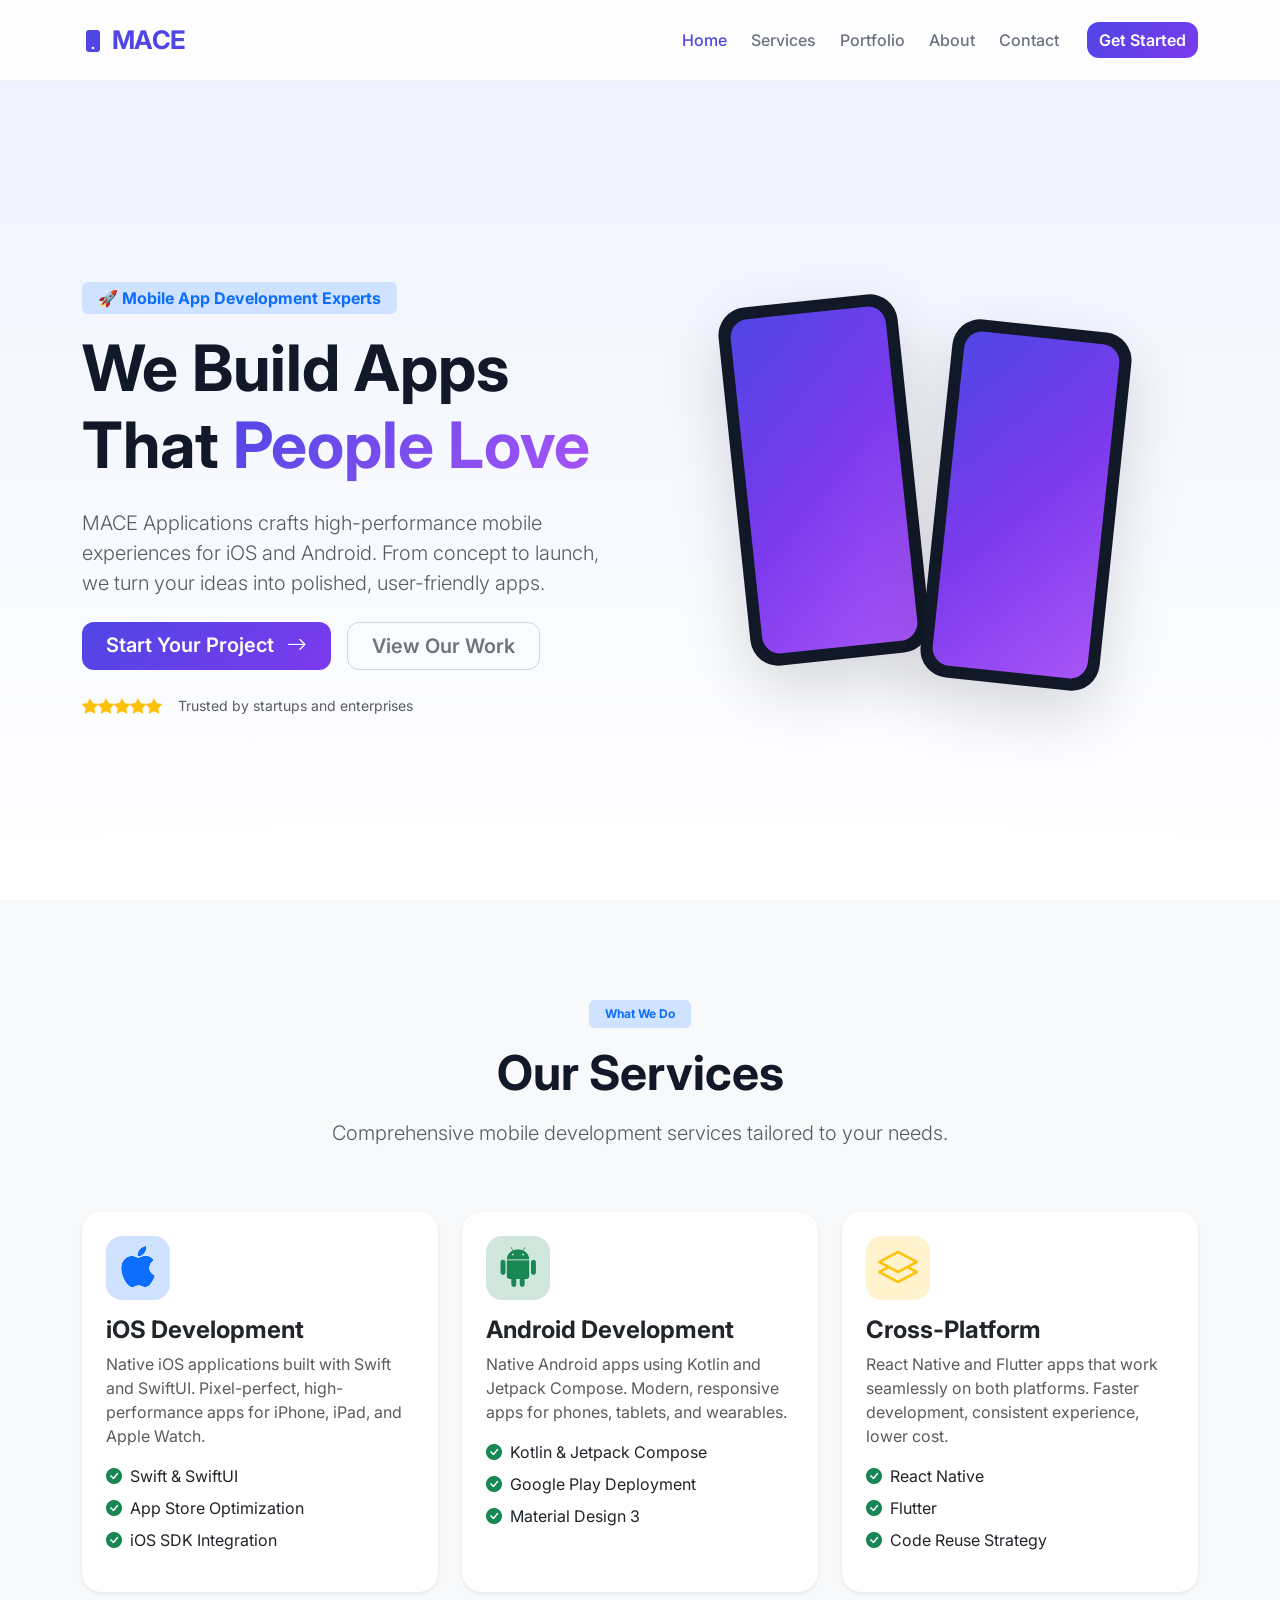
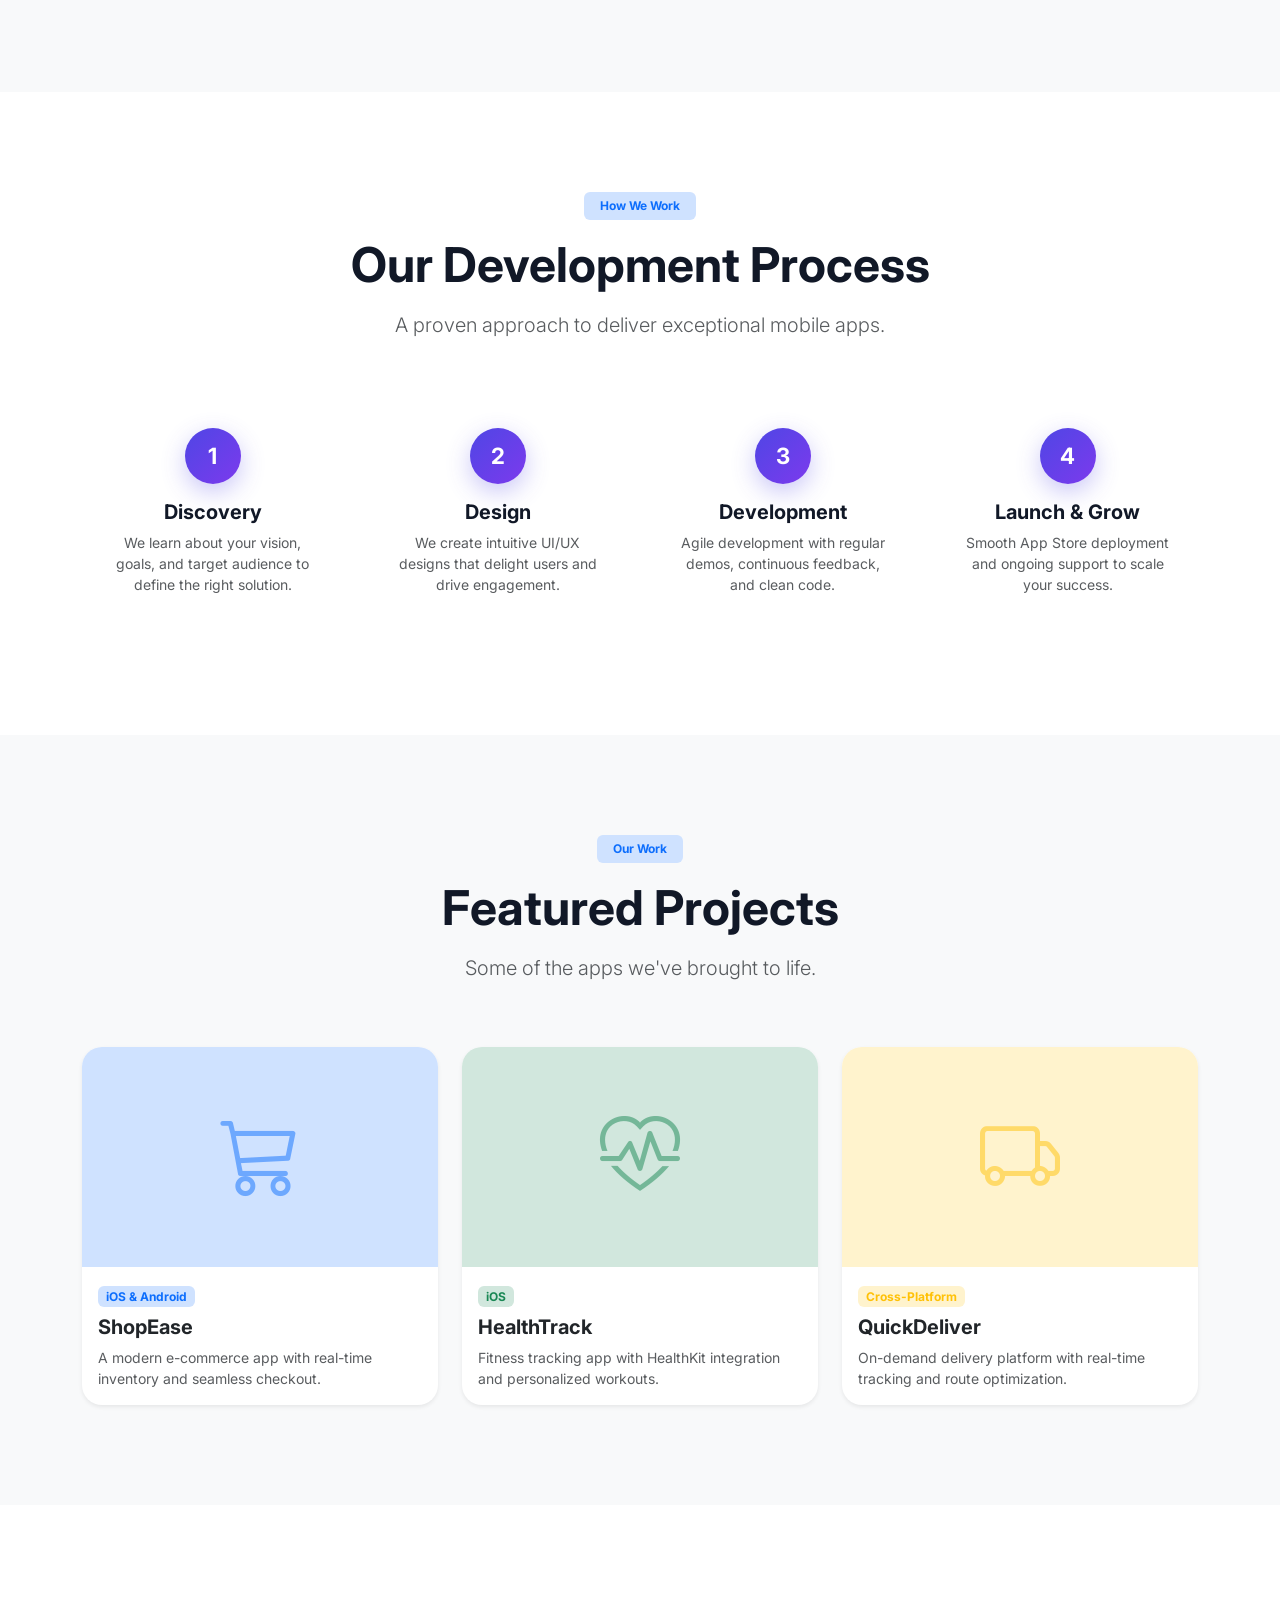
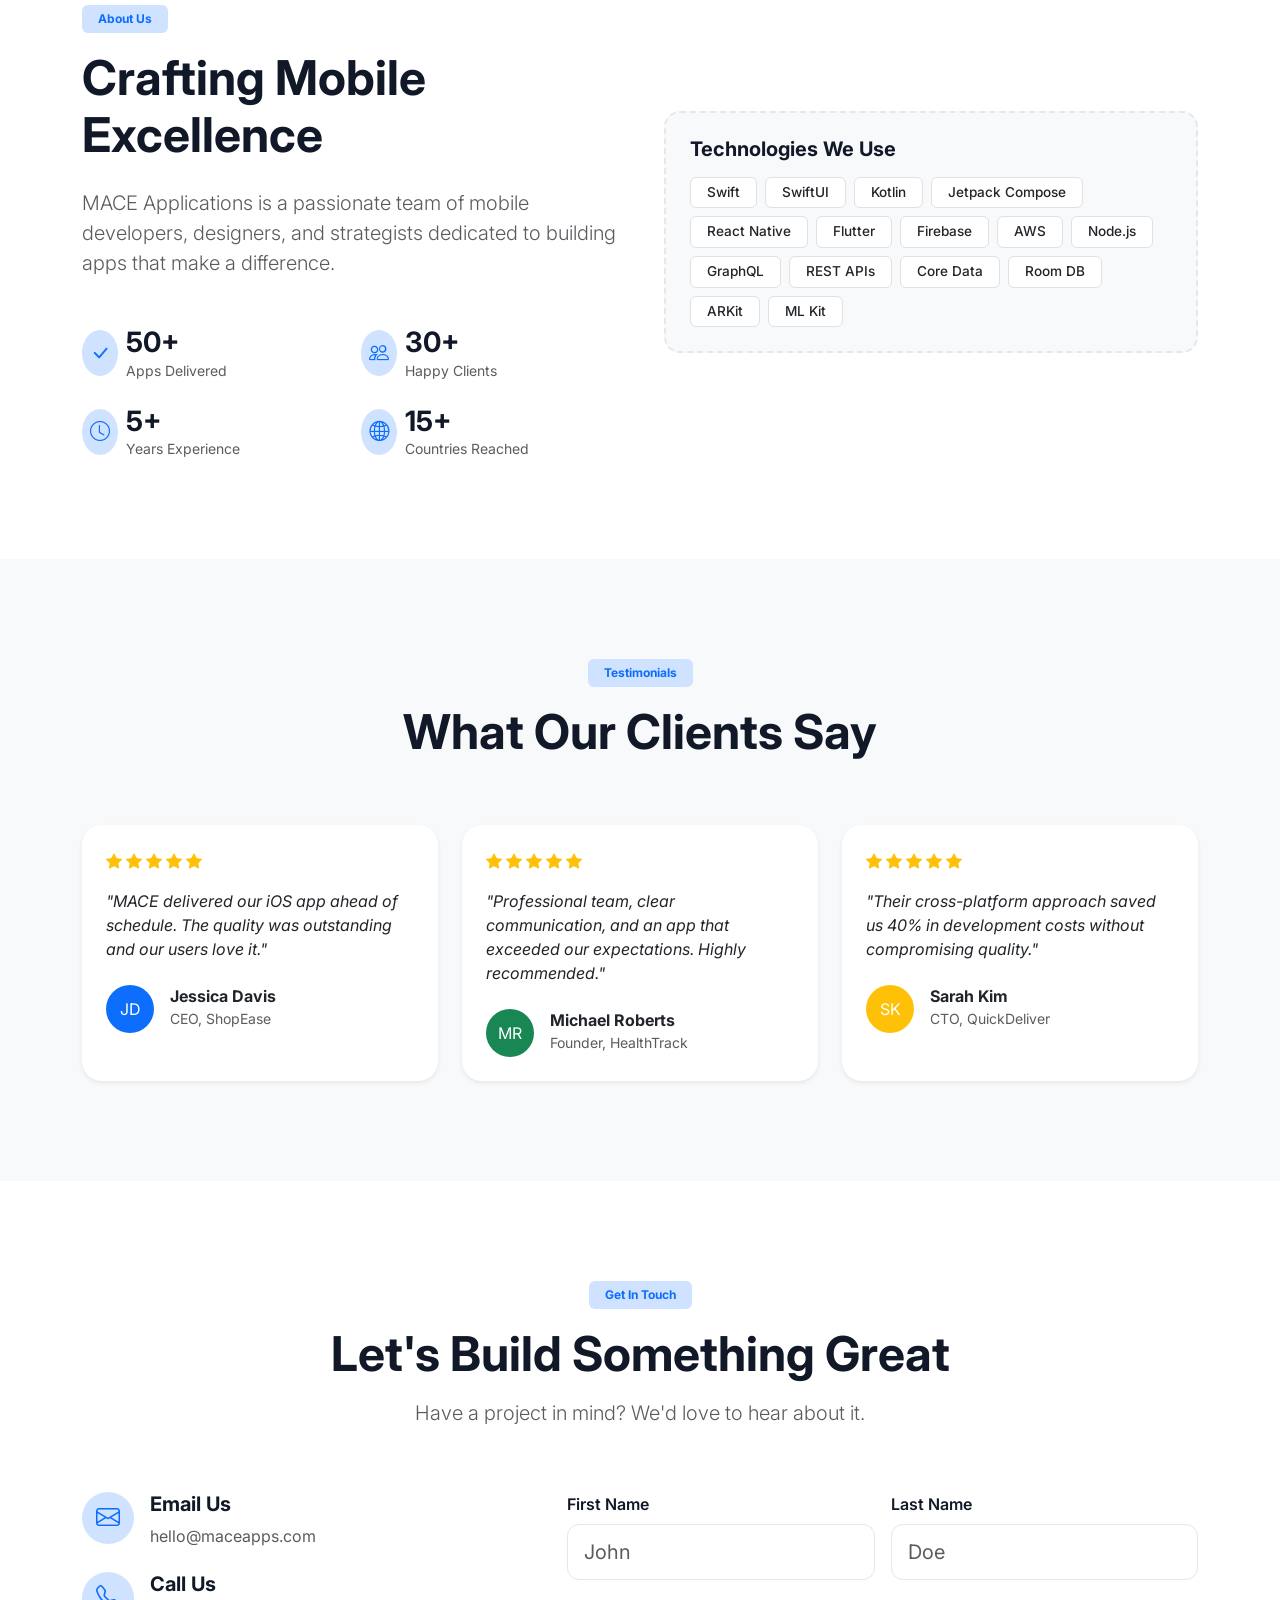
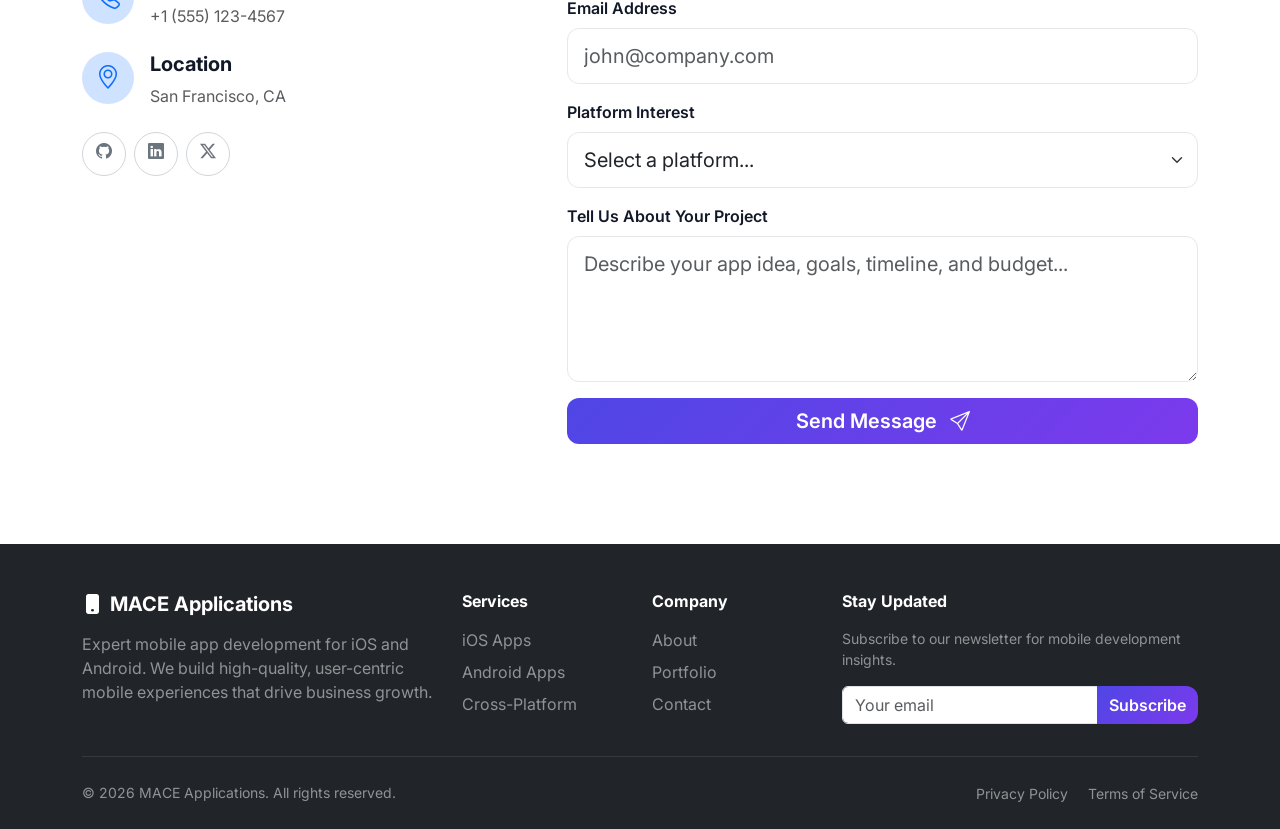
==== index.html @ 890f155e "initial commit" ====
<!DOCTYPE html>
<html lang="en">
<head>
  <meta charset="UTF-8">
  <meta name="viewport" content="width=device-width, initial-scale=1.0">
  <meta name="description" content="MACE Applications — Expert mobile app development for iOS and Android. We build high-quality, user-centric mobile experiences.">
  <meta name="keywords" content="mobile app development, iOS apps, Android apps, cross-platform, MACE Applications">
  <meta name="author" content="MACE Applications">

  <title>MACE Applications | Mobile App Development</title>

  <!-- Bootstrap 5 CSS -->
  <link href="https://cdn.jsdelivr.net/npm/bootstrap@5.3.3/dist/css/bootstrap.min.css" rel="stylesheet">
  <!-- Bootstrap Icons -->
  <link href="https://cdn.jsdelivr.net/npm/bootstrap-icons@1.11.3/font/bootstrap-icons.css" rel="stylesheet">
  <!-- Google Fonts -->
  <link rel="preconnect" href="https://fonts.googleapis.com">
  <link rel="preconnect" href="https://fonts.gstatic.com" crossorigin>
  <link href="https://fonts.googleapis.com/css2?family=Inter:wght@400;500;600;700;800&display=swap" rel="stylesheet">
  <!-- Custom CSS -->
  <link rel="stylesheet" href="css/style.css">
</head>
<body>

  <!-- Navigation -->
  <nav class="navbar navbar-expand-lg fixed-top" id="mainNav">
    <div class="container">
      <a class="navbar-brand fw-bold" href="index.html">
        <i class="bi bi-phone-fill me-2"></i>MACE
      </a>
      <button class="navbar-toggler" type="button" data-bs-toggle="collapse" data-bs-target="#navbarNav" aria-controls="navbarNav" aria-expanded="false" aria-label="Toggle navigation">
        <span class="navbar-toggler-icon"></span>
      </button>
      <div class="collapse navbar-collapse" id="navbarNav">
        <ul class="navbar-nav ms-auto">
          <li class="nav-item">
            <a class="nav-link active" href="#home">Home</a>
          </li>
          <li class="nav-item">
            <a class="nav-link" href="#services">Services</a>
          </li>
          <li class="nav-item">
            <a class="nav-link" href="#portfolio">Portfolio</a>
          </li>
          <li class="nav-item">
            <a class="nav-link" href="#about">About</a>
          </li>
          <li class="nav-item">
            <a class="nav-link" href="#contact">Contact</a>
          </li>
        </ul>
        <a href="#contact" class="btn btn-primary ms-lg-3 mt-2 mt-lg-0">Get Started</a>
      </div>
    </div>
  </nav>

  <!-- Hero Section -->
  <section id="home" class="hero-section d-flex align-items-center">
    <div class="container">
      <div class="row align-items-center">
        <div class="col-lg-6" data-aos="fade-right">
          <span class="badge bg-primary-subtle text-primary px-3 py-2 mb-3 fs-6">🚀 Mobile App Development Experts</span>
          <h1 class="display-3 fw-bold mb-4">
            We Build Apps That
            <span class="text-gradient">People Love</span>
          </h1>
          <p class="lead text-muted mb-4">
            MACE Applications crafts high-performance mobile experiences for iOS and Android.
            From concept to launch, we turn your ideas into polished, user-friendly apps.
          </p>
          <div class="d-flex flex-wrap gap-3">
            <a href="#contact" class="btn btn-primary btn-lg px-4">
              Start Your Project <i class="bi bi-arrow-right ms-2"></i>
            </a>
            <a href="#portfolio" class="btn btn-outline-secondary btn-lg px-4">
              View Our Work
            </a>
          </div>
          <div class="d-flex align-items-center gap-3 mt-4">
            <div class="d-flex">
              <i class="bi bi-star-fill text-warning"></i>
              <i class="bi bi-star-fill text-warning"></i>
              <i class="bi bi-star-fill text-warning"></i>
              <i class="bi bi-star-fill text-warning"></i>
              <i class="bi bi-star-fill text-warning"></i>
            </div>
            <span class="text-muted small">Trusted by startups and enterprises</span>
          </div>
        </div>
        <div class="col-lg-6 text-center" data-aos="fade-left">
          <div class="hero-image-wrapper">
            <div class="floating-phone phone-left">
              <div class="phone-screen"></div>
            </div>
            <div class="floating-phone phone-right">
              <div class="phone-screen"></div>
            </div>
          </div>
        </div>
      </div>
    </div>
    <div class="hero-shape"></div>
  </section>

  <!-- Services Section -->
  <section id="services" class="section-padding bg-light">
    <div class="container">
      <div class="row text-center mb-5">
        <div class="col-lg-8 mx-auto">
          <span class="badge bg-primary-subtle text-primary px-3 py-2 mb-3">What We Do</span>
          <h2 class="display-5 fw-bold mb-3">Our Services</h2>
          <p class="lead text-muted">Comprehensive mobile development services tailored to your needs.</p>
        </div>
      </div>
      <div class="row g-4">
        <div class="col-md-6 col-lg-4">
          <div class="service-card card h-100 border-0 shadow-sm">
            <div class="card-body p-4">
              <div class="service-icon bg-primary-subtle text-primary mb-3">
                <i class="bi bi-apple fs-1"></i>
              </div>
              <h4 class="card-title fw-bold">iOS Development</h4>
              <p class="card-text text-muted">
                Native iOS applications built with Swift and SwiftUI. Pixel-perfect, high-performance apps for iPhone, iPad, and Apple Watch.
              </p>
              <ul class="list-unstyled mt-3">
                <li class="mb-2"><i class="bi bi-check-circle-fill text-success me-2"></i>Swift & SwiftUI</li>
                <li class="mb-2"><i class="bi bi-check-circle-fill text-success me-2"></i>App Store Optimization</li>
                <li class="mb-2"><i class="bi bi-check-circle-fill text-success me-2"></i>iOS SDK Integration</li>
              </ul>
            </div>
          </div>
        </div>
        <div class="col-md-6 col-lg-4">
          <div class="service-card card h-100 border-0 shadow-sm">
            <div class="card-body p-4">
              <div class="service-icon bg-success-subtle text-success mb-3">
                <i class="bi bi-android2 fs-1"></i>
              </div>
              <h4 class="card-title fw-bold">Android Development</h4>
              <p class="card-text text-muted">
                Native Android apps using Kotlin and Jetpack Compose. Modern, responsive apps for phones, tablets, and wearables.
              </p>
              <ul class="list-unstyled mt-3">
                <li class="mb-2"><i class="bi bi-check-circle-fill text-success me-2"></i>Kotlin & Jetpack Compose</li>
                <li class="mb-2"><i class="bi bi-check-circle-fill text-success me-2"></i>Google Play Deployment</li>
                <li class="mb-2"><i class="bi bi-check-circle-fill text-success me-2"></i>Material Design 3</li>
              </ul>
            </div>
          </div>
        </div>
        <div class="col-md-6 col-lg-4">
          <div class="service-card card h-100 border-0 shadow-sm">
            <div class="card-body p-4">
              <div class="service-icon bg-warning-subtle text-warning mb-3">
                <i class="bi bi-layers fs-1"></i>
              </div>
              <h4 class="card-title fw-bold">Cross-Platform</h4>
              <p class="card-text text-muted">
                React Native and Flutter apps that work seamlessly on both platforms. Faster development, consistent experience, lower cost.
              </p>
              <ul class="list-unstyled mt-3">
                <li class="mb-2"><i class="bi bi-check-circle-fill text-success me-2"></i>React Native</li>
                <li class="mb-2"><i class="bi bi-check-circle-fill text-success me-2"></i>Flutter</li>
                <li class="mb-2"><i class="bi bi-check-circle-fill text-success me-2"></i>Code Reuse Strategy</li>
              </ul>
            </div>
          </div>
        </div>
      </div>
    </div>
  </section>

  <!-- Process Section -->
  <section class="section-padding">
    <div class="container">
      <div class="row text-center mb-5">
        <div class="col-lg-8 mx-auto">
          <span class="badge bg-primary-subtle text-primary px-3 py-2 mb-3">How We Work</span>
          <h2 class="display-5 fw-bold mb-3">Our Development Process</h2>
          <p class="lead text-muted">A proven approach to deliver exceptional mobile apps.</p>
        </div>
      </div>
      <div class="row g-4">
        <div class="col-md-6 col-lg-3">
          <div class="process-card text-center p-4">
            <div class="process-number mx-auto mb-3">1</div>
            <h5 class="fw-bold">Discovery</h5>
            <p class="text-muted small">We learn about your vision, goals, and target audience to define the right solution.</p>
          </div>
        </div>
        <div class="col-md-6 col-lg-3">
          <div class="process-card text-center p-4">
            <div class="process-number mx-auto mb-3">2</div>
            <h5 class="fw-bold">Design</h5>
            <p class="text-muted small">We create intuitive UI/UX designs that delight users and drive engagement.</p>
          </div>
        </div>
        <div class="col-md-6 col-lg-3">
          <div class="process-card text-center p-4">
            <div class="process-number mx-auto mb-3">3</div>
            <h5 class="fw-bold">Development</h5>
            <p class="text-muted small">Agile development with regular demos, continuous feedback, and clean code.</p>
          </div>
        </div>
        <div class="col-md-6 col-lg-3">
          <div class="process-card text-center p-4">
            <div class="process-number mx-auto mb-3">4</div>
            <h5 class="fw-bold">Launch & Grow</h5>
            <p class="text-muted small">Smooth App Store deployment and ongoing support to scale your success.</p>
          </div>
        </div>
      </div>
    </div>
  </section>

  <!-- Portfolio Section -->
  <section id="portfolio" class="section-padding bg-light">
    <div class="container">
      <div class="row text-center mb-5">
        <div class="col-lg-8 mx-auto">
          <span class="badge bg-primary-subtle text-primary px-3 py-2 mb-3">Our Work</span>
          <h2 class="display-5 fw-bold mb-3">Featured Projects</h2>
          <p class="lead text-muted">Some of the apps we've brought to life.</p>
        </div>
      </div>
      <div class="row g-4">
        <div class="col-md-6 col-lg-4">
          <div class="portfolio-card card border-0 shadow-sm overflow-hidden">
            <div class="portfolio-img bg-primary-subtle d-flex align-items-center justify-content-center" style="height: 220px;">
              <i class="bi bi-cart3 display-1 text-primary opacity-50"></i>
            </div>
            <div class="card-body">
              <span class="badge bg-primary-subtle text-primary mb-2">iOS & Android</span>
              <h5 class="card-title fw-bold">ShopEase</h5>
              <p class="card-text text-muted small">A modern e-commerce app with real-time inventory and seamless checkout.</p>
            </div>
          </div>
        </div>
        <div class="col-md-6 col-lg-4">
          <div class="portfolio-card card border-0 shadow-sm overflow-hidden">
            <div class="portfolio-img bg-success-subtle d-flex align-items-center justify-content-center" style="height: 220px;">
              <i class="bi bi-heart-pulse display-1 text-success opacity-50"></i>
            </div>
            <div class="card-body">
              <span class="badge bg-success-subtle text-success mb-2">iOS</span>
              <h5 class="card-title fw-bold">HealthTrack</h5>
              <p class="card-text text-muted small">Fitness tracking app with HealthKit integration and personalized workouts.</p>
            </div>
          </div>
        </div>
        <div class="col-md-6 col-lg-4">
          <div class="portfolio-card card border-0 shadow-sm overflow-hidden">
            <div class="portfolio-img bg-warning-subtle d-flex align-items-center justify-content-center" style="height: 220px;">
              <i class="bi bi-truck display-1 text-warning opacity-50"></i>
            </div>
            <div class="card-body">
              <span class="badge bg-warning-subtle text-warning mb-2">Cross-Platform</span>
              <h5 class="card-title fw-bold">QuickDeliver</h5>
              <p class="card-text text-muted small">On-demand delivery platform with real-time tracking and route optimization.</p>
            </div>
          </div>
        </div>
      </div>
    </div>
  </section>

  <!-- About Section -->
  <section id="about" class="section-padding">
    <div class="container">
      <div class="row align-items-center g-5">
        <div class="col-lg-6">
          <span class="badge bg-primary-subtle text-primary px-3 py-2 mb-3">About Us</span>
          <h2 class="display-5 fw-bold mb-4">Crafting Mobile Excellence</h2>
          <p class="lead text-muted mb-4">
            MACE Applications is a passionate team of mobile developers, designers, and strategists
            dedicated to building apps that make a difference.
          </p>
          <div class="row g-4 mt-3">
            <div class="col-6">
              <div class="d-flex align-items-center gap-2">
                <div class="stat-icon bg-primary-subtle text-primary rounded-circle p-2">
                  <i class="bi bi-check-lg fs-5"></i>
                </div>
                <div>
                  <h3 class="fw-bold mb-0">50+</h3>
                  <p class="text-muted mb-0 small">Apps Delivered</p>
                </div>
              </div>
            </div>
            <div class="col-6">
              <div class="d-flex align-items-center gap-2">
                <div class="stat-icon bg-primary-subtle text-primary rounded-circle p-2">
                  <i class="bi bi-people fs-5"></i>
                </div>
                <div>
                  <h3 class="fw-bold mb-0">30+</h3>
                  <p class="text-muted mb-0 small">Happy Clients</p>
                </div>
              </div>
            </div>
            <div class="col-6">
              <div class="d-flex align-items-center gap-2">
                <div class="stat-icon bg-primary-subtle text-primary rounded-circle p-2">
                  <i class="bi bi-clock fs-5"></i>
                </div>
                <div>
                  <h3 class="fw-bold mb-0">5+</h3>
                  <p class="text-muted mb-0 small">Years Experience</p>
                </div>
              </div>
            </div>
            <div class="col-6">
              <div class="d-flex align-items-center gap-2">
                <div class="stat-icon bg-primary-subtle text-primary rounded-circle p-2">
                  <i class="bi bi-globe2 fs-5"></i>
                </div>
                <div>
                  <h3 class="fw-bold mb-0">15+</h3>
                  <p class="text-muted mb-0 small">Countries Reached</p>
                </div>
              </div>
            </div>
          </div>
        </div>
        <div class="col-lg-6">
          <div class="tech-stack p-4 bg-light rounded-4">
            <h5 class="fw-bold mb-3">Technologies We Use</h5>
            <div class="d-flex flex-wrap gap-2">
              <span class="badge bg-white text-dark border px-3 py-2">Swift</span>
              <span class="badge bg-white text-dark border px-3 py-2">SwiftUI</span>
              <span class="badge bg-white text-dark border px-3 py-2">Kotlin</span>
              <span class="badge bg-white text-dark border px-3 py-2">Jetpack Compose</span>
              <span class="badge bg-white text-dark border px-3 py-2">React Native</span>
              <span class="badge bg-white text-dark border px-3 py-2">Flutter</span>
              <span class="badge bg-white text-dark border px-3 py-2">Firebase</span>
              <span class="badge bg-white text-dark border px-3 py-2">AWS</span>
              <span class="badge bg-white text-dark border px-3 py-2">Node.js</span>
              <span class="badge bg-white text-dark border px-3 py-2">GraphQL</span>
              <span class="badge bg-white text-dark border px-3 py-2">REST APIs</span>
              <span class="badge bg-white text-dark border px-3 py-2">Core Data</span>
              <span class="badge bg-white text-dark border px-3 py-2">Room DB</span>
              <span class="badge bg-white text-dark border px-3 py-2">ARKit</span>
              <span class="badge bg-white text-dark border px-3 py-2">ML Kit</span>
            </div>
          </div>
        </div>
      </div>
    </div>
  </section>

  <!-- Testimonials -->
  <section class="section-padding bg-light">
    <div class="container">
      <div class="row text-center mb-5">
        <div class="col-lg-8 mx-auto">
          <span class="badge bg-primary-subtle text-primary px-3 py-2 mb-3">Testimonials</span>
          <h2 class="display-5 fw-bold mb-3">What Our Clients Say</h2>
        </div>
      </div>
      <div class="row g-4">
        <div class="col-md-6 col-lg-4">
          <div class="testimonial-card card border-0 shadow-sm h-100">
            <div class="card-body p-4">
              <div class="mb-3">
                <i class="bi bi-star-fill text-warning"></i>
                <i class="bi bi-star-fill text-warning"></i>
                <i class="bi bi-star-fill text-warning"></i>
                <i class="bi bi-star-fill text-warning"></i>
                <i class="bi bi-star-fill text-warning"></i>
              </div>
              <p class="card-text fst-italic">"MACE delivered our iOS app ahead of schedule. The quality was outstanding and our users love it."</p>
              <div class="d-flex align-items-center gap-3 mt-4">
                <div class="avatar bg-primary text-white rounded-circle d-flex align-items-center justify-content-center" style="width: 48px; height: 48px;">JD</div>
                <div>
                  <h6 class="fw-bold mb-0">Jessica Davis</h6>
                  <small class="text-muted">CEO, ShopEase</small>
                </div>
              </div>
            </div>
          </div>
        </div>
        <div class="col-md-6 col-lg-4">
          <div class="testimonial-card card border-0 shadow-sm h-100">
            <div class="card-body p-4">
              <div class="mb-3">
                <i class="bi bi-star-fill text-warning"></i>
                <i class="bi bi-star-fill text-warning"></i>
                <i class="bi bi-star-fill text-warning"></i>
                <i class="bi bi-star-fill text-warning"></i>
                <i class="bi bi-star-fill text-warning"></i>
              </div>
              <p class="card-text fst-italic">"Professional team, clear communication, and an app that exceeded our expectations. Highly recommended."</p>
              <div class="d-flex align-items-center gap-3 mt-4">
                <div class="avatar bg-success text-white rounded-circle d-flex align-items-center justify-content-center" style="width: 48px; height: 48px;">MR</div>
                <div>
                  <h6 class="fw-bold mb-0">Michael Roberts</h6>
                  <small class="text-muted">Founder, HealthTrack</small>
                </div>
              </div>
            </div>
          </div>
        </div>
        <div class="col-md-6 col-lg-4">
          <div class="testimonial-card card border-0 shadow-sm h-100">
            <div class="card-body p-4">
              <div class="mb-3">
                <i class="bi bi-star-fill text-warning"></i>
                <i class="bi bi-star-fill text-warning"></i>
                <i class="bi bi-star-fill text-warning"></i>
                <i class="bi bi-star-fill text-warning"></i>
                <i class="bi bi-star-fill text-warning"></i>
              </div>
              <p class="card-text fst-italic">"Their cross-platform approach saved us 40% in development costs without compromising quality."</p>
              <div class="d-flex align-items-center gap-3 mt-4">
                <div class="avatar bg-warning text-white rounded-circle d-flex align-items-center justify-content-center" style="width: 48px; height: 48px;">SK</div>
                <div>
                  <h6 class="fw-bold mb-0">Sarah Kim</h6>
                  <small class="text-muted">CTO, QuickDeliver</small>
                </div>
              </div>
            </div>
          </div>
        </div>
      </div>
    </div>
  </section>

  <!-- Contact Section -->
  <section id="contact" class="section-padding">
    <div class="container">
      <div class="row text-center mb-5">
        <div class="col-lg-8 mx-auto">
          <span class="badge bg-primary-subtle text-primary px-3 py-2 mb-3">Get In Touch</span>
          <h2 class="display-5 fw-bold mb-3">Let's Build Something Great</h2>
          <p class="lead text-muted">Have a project in mind? We'd love to hear about it.</p>
        </div>
      </div>
      <div class="row g-5">
        <div class="col-lg-5">
          <div class="contact-info">
            <div class="d-flex gap-3 mb-4">
              <div class="contact-icon bg-primary-subtle text-primary rounded-circle p-3">
                <i class="bi bi-envelope fs-4"></i>
              </div>
              <div>
                <h5 class="fw-bold">Email Us</h5>
                <p class="text-muted mb-0">hello@maceapps.com</p>
              </div>
            </div>
            <div class="d-flex gap-3 mb-4">
              <div class="contact-icon bg-primary-subtle text-primary rounded-circle p-3">
                <i class="bi bi-telephone fs-4"></i>
              </div>
              <div>
                <h5 class="fw-bold">Call Us</h5>
                <p class="text-muted mb-0">+1 (555) 123-4567</p>
              </div>
            </div>
            <div class="d-flex gap-3 mb-4">
              <div class="contact-icon bg-primary-subtle text-primary rounded-circle p-3">
                <i class="bi bi-geo-alt fs-4"></i>
              </div>
              <div>
                <h5 class="fw-bold">Location</h5>
                <p class="text-muted mb-0">San Francisco, CA</p>
              </div>
            </div>
            <div class="d-flex gap-2 mt-4">
              <a href="#" class="btn btn-outline-secondary rounded-circle" style="width: 44px; height: 44px;" aria-label="GitHub">
                <i class="bi bi-github"></i>
              </a>
              <a href="#" class="btn btn-outline-secondary rounded-circle" style="width: 44px; height: 44px;" aria-label="LinkedIn">
                <i class="bi bi-linkedin"></i>
              </a>
              <a href="#" class="btn btn-outline-secondary rounded-circle" style="width: 44px; height: 44px;" aria-label="Twitter/X">
                <i class="bi bi-twitter-x"></i>
              </a>
            </div>
          </div>
        </div>
        <div class="col-lg-7">
          <form class="contact-form" id="contactForm">
            <div class="row g-3">
              <div class="col-md-6">
                <label for="firstName" class="form-label fw-semibold">First Name</label>
                <input type="text" class="form-control form-control-lg" id="firstName" placeholder="John" required>
              </div>
              <div class="col-md-6">
                <label for="lastName" class="form-label fw-semibold">Last Name</label>
                <input type="text" class="form-control form-control-lg" id="lastName" placeholder="Doe" required>
              </div>
              <div class="col-12">
                <label for="email" class="form-label fw-semibold">Email Address</label>
                <input type="email" class="form-control form-control-lg" id="email" placeholder="john@company.com" required>
              </div>
              <div class="col-12">
                <label for="platform" class="form-label fw-semibold">Platform Interest</label>
                <select class="form-select form-select-lg" id="platform">
                  <option selected disabled>Select a platform...</option>
                  <option>iOS</option>
                  <option>Android</option>
                  <option>Cross-Platform (Both)</option>
                  <option>Not Sure Yet</option>
                </select>
              </div>
              <div class="col-12">
                <label for="message" class="form-label fw-semibold">Tell Us About Your Project</label>
                <textarea class="form-control form-control-lg" id="message" rows="4" placeholder="Describe your app idea, goals, timeline, and budget..." required></textarea>
              </div>
              <div class="col-12">
                <button type="submit" class="btn btn-primary btn-lg px-5 w-100 w-md-auto">
                  Send Message <i class="bi bi-send ms-2"></i>
                </button>
              </div>
            </div>
          </form>
        </div>
      </div>
    </div>
  </section>

  <!-- Footer -->
  <footer class="footer bg-dark text-white pt-5 pb-4">
    <div class="container">
      <div class="row g-4">
        <div class="col-lg-4">
          <h5 class="fw-bold mb-3">
            <i class="bi bi-phone-fill me-2"></i>MACE Applications
          </h5>
          <p class="text-white-50">
            Expert mobile app development for iOS and Android. We build high-quality,
            user-centric mobile experiences that drive business growth.
          </p>
        </div>
        <div class="col-6 col-lg-2">
          <h6 class="fw-bold mb-3">Services</h6>
          <ul class="list-unstyled">
            <li class="mb-2"><a href="#services" class="text-white-50 text-decoration-none">iOS Apps</a></li>
            <li class="mb-2"><a href="#services" class="text-white-50 text-decoration-none">Android Apps</a></li>
            <li class="mb-2"><a href="#services" class="text-white-50 text-decoration-none">Cross-Platform</a></li>
          </ul>
        </div>
        <div class="col-6 col-lg-2">
          <h6 class="fw-bold mb-3">Company</h6>
          <ul class="list-unstyled">
            <li class="mb-2"><a href="#about" class="text-white-50 text-decoration-none">About</a></li>
            <li class="mb-2"><a href="#portfolio" class="text-white-50 text-decoration-none">Portfolio</a></li>
            <li class="mb-2"><a href="#contact" class="text-white-50 text-decoration-none">Contact</a></li>
          </ul>
        </div>
        <div class="col-lg-4">
          <h6 class="fw-bold mb-3">Stay Updated</h6>
          <p class="text-white-50 small">Subscribe to our newsletter for mobile development insights.</p>
          <div class="input-group">
            <input type="email" class="form-control" placeholder="Your email" aria-label="Email for newsletter">
            <button class="btn btn-primary" type="button">Subscribe</button>
          </div>
        </div>
      </div>
      <hr class="my-4 border-secondary">
      <div class="row align-items-center">
        <div class="col-md-6 text-center text-md-start">
          <p class="text-white-50 mb-0 small">&copy; 2026 MACE Applications. All rights reserved.</p>
        </div>
        <div class="col-md-6 text-center text-md-end mt-2 mt-md-0">
          <a href="#" class="text-white-50 text-decoration-none small me-3">Privacy Policy</a>
          <a href="#" class="text-white-50 text-decoration-none small">Terms of Service</a>
        </div>
      </div>
    </div>
  </footer>

  <!-- Bootstrap JS -->
  <script src="https://cdn.jsdelivr.net/npm/bootstrap@5.3.3/dist/js/bootstrap.bundle.min.js"></script>
  <!-- Custom JS -->
  <script src="js/main.js"></script>
</body>
</html>
---- css/style.css ----
/* ============================================
   MACE Applications - Custom Styles
   ============================================ */

:root {
  --mace-primary: #4F46E5;
  --mace-primary-dark: #3730A3;
  --mace-secondary: #6B7280;
  --mace-dark: #111827;
  --mace-light: #F9FAFB;
  --mace-gradient: linear-gradient(135deg, #4F46E5 0%, #7C3AED 100%);
  --mace-gradient-text: linear-gradient(135deg, #4F46E5 0%, #A855F7 100%);
}

/* ========== Base ========== */
body {
  font-family: 'Inter', -apple-system, BlinkMacSystemFont, 'Segoe UI', sans-serif;
  color: var(--mace-dark);
  overflow-x: hidden;
  scroll-behavior: smooth;
}

.section-padding {
  padding: 100px 0;
}

/* ========== Navigation ========== */
#mainNav {
  background: rgba(255, 255, 255, 0.92);
  backdrop-filter: blur(16px);
  -webkit-backdrop-filter: blur(16px);
  border-bottom: 1px solid rgba(0, 0, 0, 0.05);
  transition: all 0.3s ease;
  padding: 16px 0;
}

#mainNav.scrolled {
  box-shadow: 0 4px 24px rgba(0, 0, 0, 0.08);
  padding: 10px 0;
}

.navbar-brand {
  font-size: 1.6rem;
  color: var(--mace-primary) !important;
  letter-spacing: -0.5px;
}

.navbar-brand i {
  font-size: 1.4rem;
}

.nav-link {
  font-weight: 500;
  color: var(--mace-secondary) !important;
  transition: color 0.2s ease;
  margin: 0 4px;
}

.nav-link:hover,
.nav-link.active {
  color: var(--mace-primary) !important;
}

.btn-primary {
  background: var(--mace-gradient);
  border: none;
  font-weight: 600;
  border-radius: 12px;
  transition: all 0.3s ease;
}

.btn-primary:hover {
  transform: translateY(-2px);
  box-shadow: 0 8px 24px rgba(79, 70, 229, 0.35);
  background: var(--mace-gradient);
}

.btn-outline-secondary {
  border-color: #D1D5DB;
  font-weight: 600;
  border-radius: 12px;
  transition: all 0.3s ease;
}

.btn-outline-secondary:hover {
  transform: translateY(-2px);
  box-shadow: 0 4px 12px rgba(0, 0, 0, 0.08);
}

/* ========== Hero ========== */
.hero-section {
  min-height: 100vh;
  padding-top: 100px;
  position: relative;
  background: linear-gradient(180deg, #EEF2FF 0%, #FFFFFF 100%);
  overflow: hidden;
}

.text-gradient {
  background: var(--mace-gradient-text);
  -webkit-background-clip: text;
  -webkit-text-fill-color: transparent;
  background-clip: text;
}

.hero-shape {
  position: absolute;
  bottom: 0;
  left: 0;
  width: 100%;
  height: 80px;
  background: white;
  clip-path: ellipse(70% 100% at 50% 100%);
}

/* Floating phones decoration */
.hero-image-wrapper {
  position: relative;
  height: 500px;
}

.floating-phone {
  position: absolute;
  width: 180px;
  height: 360px;
  background: var(--mace-dark);
  border-radius: 28px;
  padding: 12px;
  box-shadow: 0 24px 64px rgba(0, 0, 0, 0.15);
  animation: float 6s ease-in-out infinite;
}

.floating-phone .phone-screen {
  width: 100%;
  height: 100%;
  background: linear-gradient(135deg, #4F46E5 0%, #7C3AED 50%, #A855F7 100%);
  border-radius: 18px;
  display: flex;
  align-items: center;
  justify-content: center;
}

.phone-left {
  left: 15%;
  top: 10%;
  animation-delay: 0s;
  transform: rotate(-6deg);
}

.phone-right {
  right: 15%;
  top: 15%;
  animation-delay: -3s;
  transform: rotate(6deg);
}

@keyframes float {
  0%, 100% {
    transform: translateY(0) rotate(-6deg);
  }
  50% {
    transform: translateY(-20px) rotate(-6deg);
  }
}

.phone-right {
  animation-name: floatRight;
}

@keyframes floatRight {
  0%, 100% {
    transform: translateY(0) rotate(6deg);
  }
  50% {
    transform: translateY(-20px) rotate(6deg);
  }
}

/* ========== Service Cards ========== */
.service-card {
  border-radius: 20px;
  transition: all 0.3s ease;
}

.service-card:hover {
  transform: translateY(-8px);
  box-shadow: 0 16px 48px rgba(0, 0, 0, 0.1) !important;
}

.service-icon {
  width: 64px;
  height: 64px;
  border-radius: 16px;
  display: flex;
  align-items: center;
  justify-content: center;
}

/* ========== Process ========== */
.process-card {
  transition: all 0.3s ease;
  border-radius: 16px;
}

.process-card:hover {
  transform: translateY(-4px);
  background: var(--mace-light);
}

.process-number {
  width: 56px;
  height: 56px;
  border-radius: 50%;
  background: var(--mace-gradient);
  color: white;
  font-size: 1.4rem;
  font-weight: 700;
  display: flex;
  align-items: center;
  justify-content: center;
  box-shadow: 0 8px 24px rgba(79, 70, 229, 0.3);
}

/* ========== Portfolio ========== */
.portfolio-card {
  border-radius: 20px;
  transition: all 0.3s ease;
}

.portfolio-card:hover {
  transform: translateY(-6px);
  box-shadow: 0 16px 48px rgba(0, 0, 0, 0.12) !important;
}

/* ========== Testimonials ========== */
.testimonial-card {
  border-radius: 20px;
  transition: all 0.3s ease;
}

.testimonial-card:hover {
  transform: translateY(-4px);
  box-shadow: 0 12px 40px rgba(0, 0, 0, 0.1) !important;
}

/* ========== Tech Stack ========== */
.tech-stack {
  border-radius: 20px;
  border: 2px dashed #E5E7EB;
}

.tech-stack .badge {
  font-weight: 500;
  font-size: 0.85rem;
  transition: all 0.2s ease;
}

.tech-stack .badge:hover {
  background: var(--mace-primary) !important;
  color: white !important;
  cursor: default;
}

/* ========== Contact ========== */
.contact-icon {
  width: 52px;
  height: 52px;
  display: flex;
  align-items: center;
  justify-content: center;
  flex-shrink: 0;
}

.contact-form .form-control,
.contact-form .form-select {
  border-radius: 12px;
  border-color: #E5E7EB;
  padding: 12px 16px;
  transition: all 0.2s ease;
}

.contact-form .form-control:focus,
.contact-form .form-select:focus {
  border-color: var(--mace-primary);
  box-shadow: 0 0 0 4px rgba(79, 70, 229, 0.1);
}

/* ========== Footer ========== */
.footer a:hover {
  color: white !important;
}

/* ========== Animations ========== */
.fade-in {
  opacity: 0;
  transform: translateY(24px);
  transition: all 0.6s ease;
}

.fade-in.visible {
  opacity: 1;
  transform: translateY(0);
}

/* ========== Responsive ========== */
@media (max-width: 991px) {
  .hero-image-wrapper {
    display: none;
  }

  .hero-section {
    text-align: center;
    min-height: auto;
    padding-bottom: 80px;
  }

  .hero-section .d-flex.flex-wrap {
    justify-content: center;
  }

  .hero-section .d-flex.align-items-center.gap-3.mt-4 {
    justify-content: center;
  }

  .display-3 {
    font-size: 2.5rem;
  }

  .section-padding {
    padding: 60px 0;
  }
}

@media (max-width: 767px) {
  .display-3 {
    font-size: 2rem;
  }

  .display-5 {
    font-size: 1.75rem;
  }
}
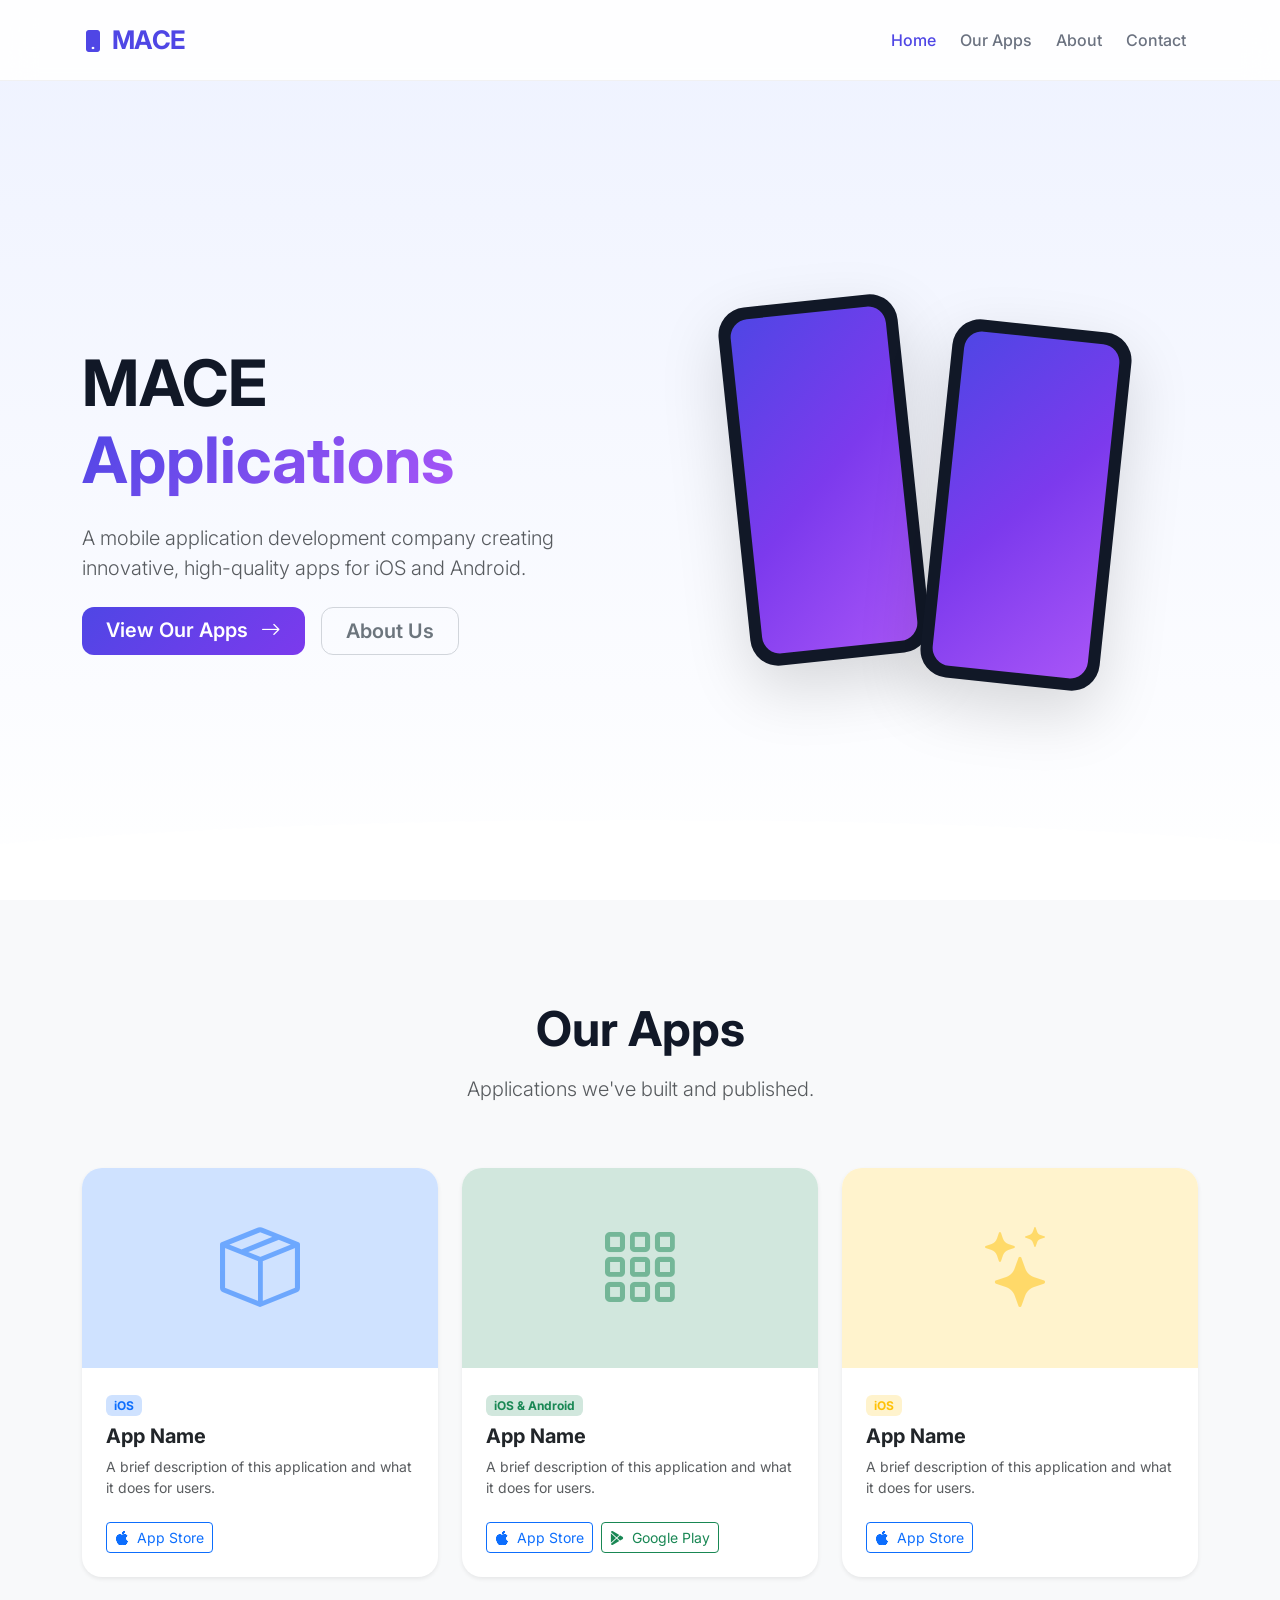
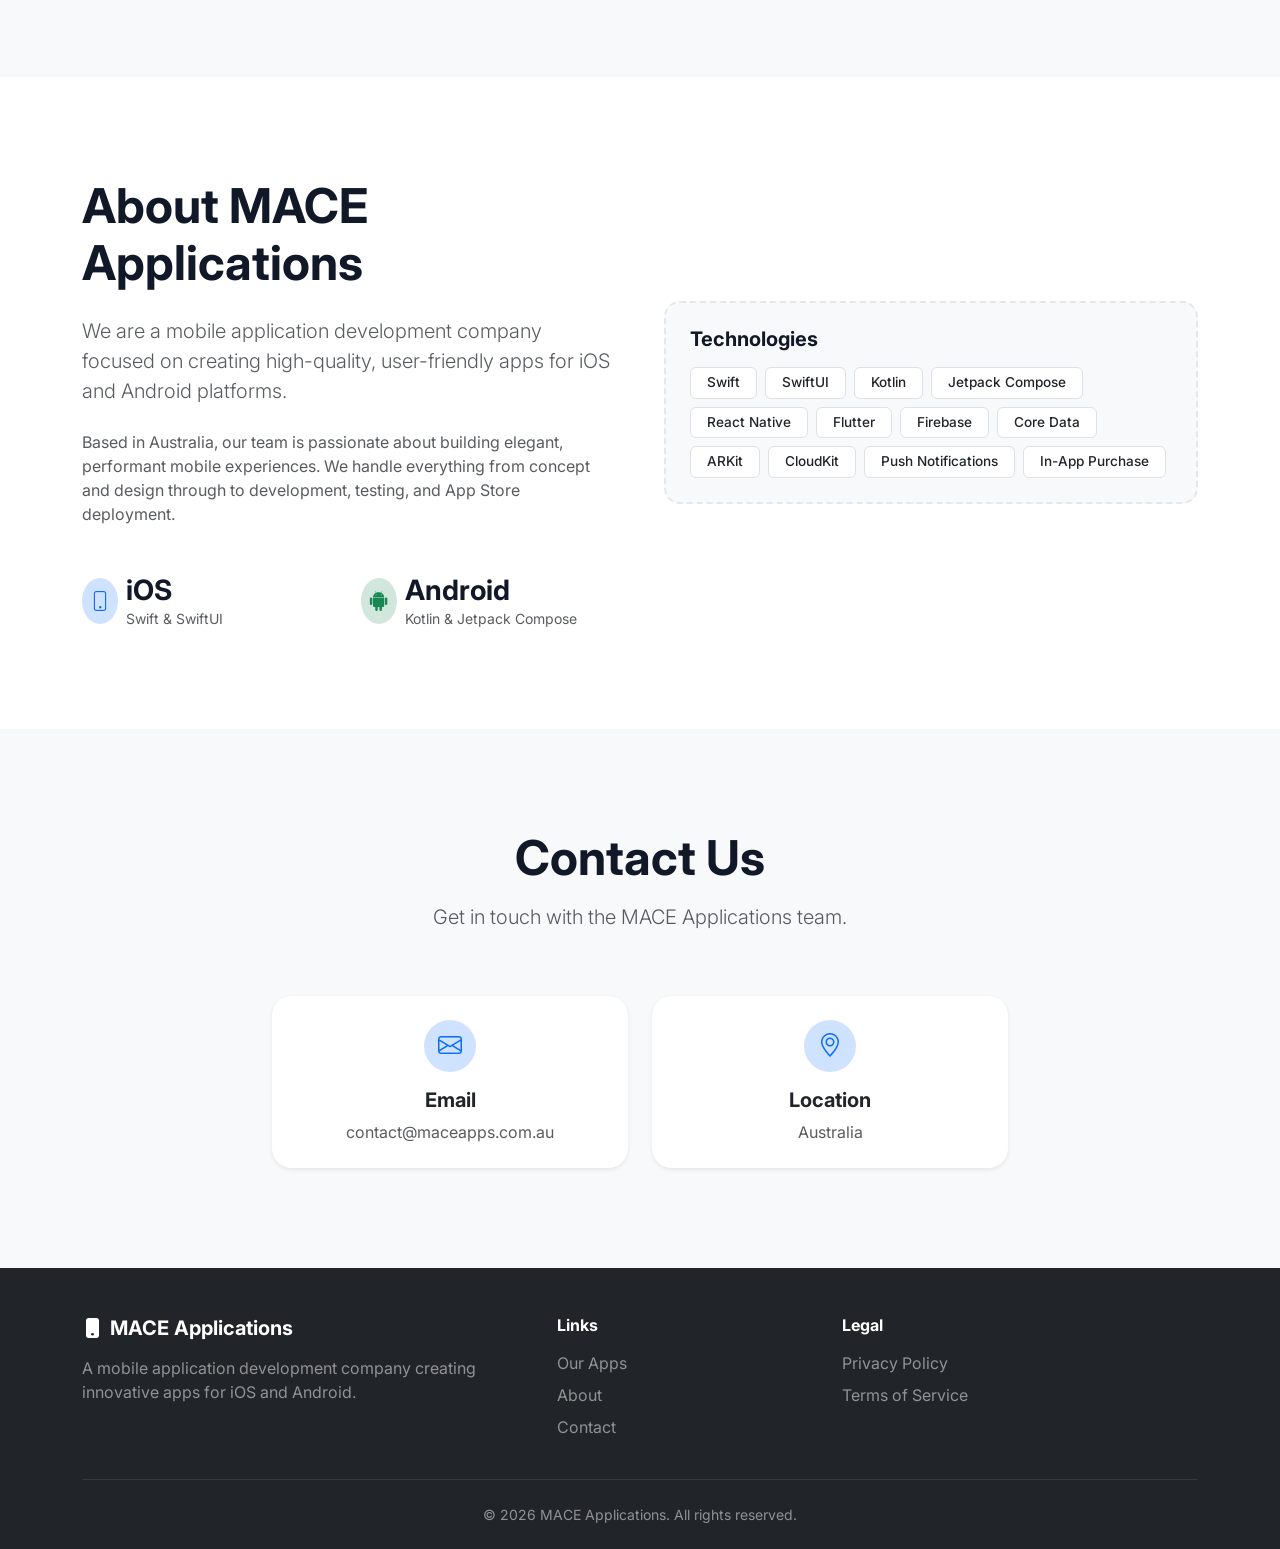
==== commit b24516d2: "Simplify to company landing page — no services or agency language" ====
--- a/index.html
+++ b/index.html
@@ -3,11 +3,11 @@
 <head>
   <meta charset="UTF-8">
   <meta name="viewport" content="width=device-width, initial-scale=1.0">
-  <meta name="description" content="MACE Applications — Expert mobile app development for iOS and Android. We build high-quality, user-centric mobile experiences.">
-  <meta name="keywords" content="mobile app development, iOS apps, Android apps, cross-platform, MACE Applications">
+  <meta name="description" content="MACE Applications is a mobile application development company creating innovative apps for iOS and Android.">
+  <meta name="keywords" content="mobile apps, iOS app developer, Android app developer, MACE Applications">
   <meta name="author" content="MACE Applications">
 
-  <title>MACE Applications | Mobile App Development</title>
+  <title>MACE Applications</title>
 
   <!-- Bootstrap 5 CSS -->
   <link href="https://cdn.jsdelivr.net/npm/bootstrap@5.3.3/dist/css/bootstrap.min.css" rel="stylesheet">
@@ -37,10 +37,7 @@
             <a class="nav-link active" href="#home">Home</a>
           </li>
           <li class="nav-item">
-            <a class="nav-link" href="#services">Services</a>
-          </li>
-          <li class="nav-item">
-            <a class="nav-link" href="#portfolio">Portfolio</a>
+            <a class="nav-link" href="#apps">Our Apps</a>
           </li>
           <li class="nav-item">
             <a class="nav-link" href="#about">About</a>
@@ -49,7 +46,6 @@
             <a class="nav-link" href="#contact">Contact</a>
           </li>
         </ul>
-        <a href="#contact" class="btn btn-primary ms-lg-3 mt-2 mt-lg-0">Get Started</a>
       </div>
     </div>
   </nav>
@@ -58,36 +54,25 @@
   <section id="home" class="hero-section d-flex align-items-center">
     <div class="container">
       <div class="row align-items-center">
-        <div class="col-lg-6" data-aos="fade-right">
-          <span class="badge bg-primary-subtle text-primary px-3 py-2 mb-3 fs-6">🚀 Mobile App Development Experts</span>
+        <div class="col-lg-6">
           <h1 class="display-3 fw-bold mb-4">
-            We Build Apps That
-            <span class="text-gradient">People Love</span>
+            MACE
+            <span class="text-gradient">Applications</span>
           </h1>
           <p class="lead text-muted mb-4">
-            MACE Applications crafts high-performance mobile experiences for iOS and Android.
-            From concept to launch, we turn your ideas into polished, user-friendly apps.
+            A mobile application development company creating innovative, high-quality
+            apps for iOS and Android.
           </p>
           <div class="d-flex flex-wrap gap-3">
-            <a href="#contact" class="btn btn-primary btn-lg px-4">
-              Start Your Project <i class="bi bi-arrow-right ms-2"></i>
+            <a href="#apps" class="btn btn-primary btn-lg px-4">
+              View Our Apps <i class="bi bi-arrow-right ms-2"></i>
             </a>
-            <a href="#portfolio" class="btn btn-outline-secondary btn-lg px-4">
-              View Our Work
+            <a href="#about" class="btn btn-outline-secondary btn-lg px-4">
+              About Us
             </a>
           </div>
-          <div class="d-flex align-items-center gap-3 mt-4">
-            <div class="d-flex">
-              <i class="bi bi-star-fill text-warning"></i>
-              <i class="bi bi-star-fill text-warning"></i>
-              <i class="bi bi-star-fill text-warning"></i>
-              <i class="bi bi-star-fill text-warning"></i>
-              <i class="bi bi-star-fill text-warning"></i>
-            </div>
-            <span class="text-muted small">Trusted by startups and enterprises</span>
-          </div>
-        </div>
-        <div class="col-lg-6 text-center" data-aos="fade-left">
+        </div>
+        <div class="col-lg-6 text-center">
           <div class="hero-image-wrapper">
             <div class="floating-phone phone-left">
               <div class="phone-screen"></div>
@@ -102,162 +87,61 @@
     <div class="hero-shape"></div>
   </section>
 
-  <!-- Services Section -->
-  <section id="services" class="section-padding bg-light">
+  <!-- Our Apps Section -->
+  <section id="apps" class="section-padding bg-light">
     <div class="container">
       <div class="row text-center mb-5">
         <div class="col-lg-8 mx-auto">
-          <span class="badge bg-primary-subtle text-primary px-3 py-2 mb-3">What We Do</span>
-          <h2 class="display-5 fw-bold mb-3">Our Services</h2>
-          <p class="lead text-muted">Comprehensive mobile development services tailored to your needs.</p>
+          <h2 class="display-5 fw-bold mb-3">Our Apps</h2>
+          <p class="lead text-muted">Applications we've built and published.</p>
         </div>
       </div>
       <div class="row g-4">
         <div class="col-md-6 col-lg-4">
-          <div class="service-card card h-100 border-0 shadow-sm">
+          <div class="app-card card border-0 shadow-sm h-100">
+            <div class="app-img bg-primary-subtle d-flex align-items-center justify-content-center">
+              <i class="bi bi-box-seam display-1 text-primary opacity-50"></i>
+            </div>
             <div class="card-body p-4">
-              <div class="service-icon bg-primary-subtle text-primary mb-3">
-                <i class="bi bi-apple fs-1"></i>
-              </div>
-              <h4 class="card-title fw-bold">iOS Development</h4>
-              <p class="card-text text-muted">
-                Native iOS applications built with Swift and SwiftUI. Pixel-perfect, high-performance apps for iPhone, iPad, and Apple Watch.
-              </p>
-              <ul class="list-unstyled mt-3">
-                <li class="mb-2"><i class="bi bi-check-circle-fill text-success me-2"></i>Swift & SwiftUI</li>
-                <li class="mb-2"><i class="bi bi-check-circle-fill text-success me-2"></i>App Store Optimization</li>
-                <li class="mb-2"><i class="bi bi-check-circle-fill text-success me-2"></i>iOS SDK Integration</li>
-              </ul>
+              <span class="badge bg-primary-subtle text-primary mb-2">iOS</span>
+              <h5 class="card-title fw-bold">App Name</h5>
+              <p class="card-text text-muted small">A brief description of this application and what it does for users.</p>
+              <a href="#" class="btn btn-sm btn-outline-primary mt-2">
+                <i class="bi bi-apple me-1"></i> App Store
+              </a>
             </div>
           </div>
         </div>
         <div class="col-md-6 col-lg-4">
-          <div class="service-card card h-100 border-0 shadow-sm">
+          <div class="app-card card border-0 shadow-sm h-100">
+            <div class="app-img bg-success-subtle d-flex align-items-center justify-content-center">
+              <i class="bi bi-grid-3x3-gap display-1 text-success opacity-50"></i>
+            </div>
             <div class="card-body p-4">
-              <div class="service-icon bg-success-subtle text-success mb-3">
-                <i class="bi bi-android2 fs-1"></i>
-              </div>
-              <h4 class="card-title fw-bold">Android Development</h4>
-              <p class="card-text text-muted">
-                Native Android apps using Kotlin and Jetpack Compose. Modern, responsive apps for phones, tablets, and wearables.
-              </p>
-              <ul class="list-unstyled mt-3">
-                <li class="mb-2"><i class="bi bi-check-circle-fill text-success me-2"></i>Kotlin & Jetpack Compose</li>
-                <li class="mb-2"><i class="bi bi-check-circle-fill text-success me-2"></i>Google Play Deployment</li>
-                <li class="mb-2"><i class="bi bi-check-circle-fill text-success me-2"></i>Material Design 3</li>
-              </ul>
+              <span class="badge bg-success-subtle text-success mb-2">iOS & Android</span>
+              <h5 class="card-title fw-bold">App Name</h5>
+              <p class="card-text text-muted small">A brief description of this application and what it does for users.</p>
+              <a href="#" class="btn btn-sm btn-outline-primary mt-2">
+                <i class="bi bi-apple me-1"></i> App Store
+              </a>
+              <a href="#" class="btn btn-sm btn-outline-success mt-2 ms-1">
+                <i class="bi bi-google-play me-1"></i> Google Play
+              </a>
             </div>
           </div>
         </div>
         <div class="col-md-6 col-lg-4">
-          <div class="service-card card h-100 border-0 shadow-sm">
+          <div class="app-card card border-0 shadow-sm h-100">
+            <div class="app-img bg-warning-subtle d-flex align-items-center justify-content-center">
+              <i class="bi bi-stars display-1 text-warning opacity-50"></i>
+            </div>
             <div class="card-body p-4">
-              <div class="service-icon bg-warning-subtle text-warning mb-3">
-                <i class="bi bi-layers fs-1"></i>
-              </div>
-              <h4 class="card-title fw-bold">Cross-Platform</h4>
-              <p class="card-text text-muted">
-                React Native and Flutter apps that work seamlessly on both platforms. Faster development, consistent experience, lower cost.
-              </p>
-              <ul class="list-unstyled mt-3">
-                <li class="mb-2"><i class="bi bi-check-circle-fill text-success me-2"></i>React Native</li>
-                <li class="mb-2"><i class="bi bi-check-circle-fill text-success me-2"></i>Flutter</li>
-                <li class="mb-2"><i class="bi bi-check-circle-fill text-success me-2"></i>Code Reuse Strategy</li>
-              </ul>
-            </div>
-          </div>
-        </div>
-      </div>
-    </div>
-  </section>
-
-  <!-- Process Section -->
-  <section class="section-padding">
-    <div class="container">
-      <div class="row text-center mb-5">
-        <div class="col-lg-8 mx-auto">
-          <span class="badge bg-primary-subtle text-primary px-3 py-2 mb-3">How We Work</span>
-          <h2 class="display-5 fw-bold mb-3">Our Development Process</h2>
-          <p class="lead text-muted">A proven approach to deliver exceptional mobile apps.</p>
-        </div>
-      </div>
-      <div class="row g-4">
-        <div class="col-md-6 col-lg-3">
-          <div class="process-card text-center p-4">
-            <div class="process-number mx-auto mb-3">1</div>
-            <h5 class="fw-bold">Discovery</h5>
-            <p class="text-muted small">We learn about your vision, goals, and target audience to define the right solution.</p>
-          </div>
-        </div>
-        <div class="col-md-6 col-lg-3">
-          <div class="process-card text-center p-4">
-            <div class="process-number mx-auto mb-3">2</div>
-            <h5 class="fw-bold">Design</h5>
-            <p class="text-muted small">We create intuitive UI/UX designs that delight users and drive engagement.</p>
-          </div>
-        </div>
-        <div class="col-md-6 col-lg-3">
-          <div class="process-card text-center p-4">
-            <div class="process-number mx-auto mb-3">3</div>
-            <h5 class="fw-bold">Development</h5>
-            <p class="text-muted small">Agile development with regular demos, continuous feedback, and clean code.</p>
-          </div>
-        </div>
-        <div class="col-md-6 col-lg-3">
-          <div class="process-card text-center p-4">
-            <div class="process-number mx-auto mb-3">4</div>
-            <h5 class="fw-bold">Launch & Grow</h5>
-            <p class="text-muted small">Smooth App Store deployment and ongoing support to scale your success.</p>
-          </div>
-        </div>
-      </div>
-    </div>
-  </section>
-
-  <!-- Portfolio Section -->
-  <section id="portfolio" class="section-padding bg-light">
-    <div class="container">
-      <div class="row text-center mb-5">
-        <div class="col-lg-8 mx-auto">
-          <span class="badge bg-primary-subtle text-primary px-3 py-2 mb-3">Our Work</span>
-          <h2 class="display-5 fw-bold mb-3">Featured Projects</h2>
-          <p class="lead text-muted">Some of the apps we've brought to life.</p>
-        </div>
-      </div>
-      <div class="row g-4">
-        <div class="col-md-6 col-lg-4">
-          <div class="portfolio-card card border-0 shadow-sm overflow-hidden">
-            <div class="portfolio-img bg-primary-subtle d-flex align-items-center justify-content-center" style="height: 220px;">
-              <i class="bi bi-cart3 display-1 text-primary opacity-50"></i>
-            </div>
-            <div class="card-body">
-              <span class="badge bg-primary-subtle text-primary mb-2">iOS & Android</span>
-              <h5 class="card-title fw-bold">ShopEase</h5>
-              <p class="card-text text-muted small">A modern e-commerce app with real-time inventory and seamless checkout.</p>
-            </div>
-          </div>
-        </div>
-        <div class="col-md-6 col-lg-4">
-          <div class="portfolio-card card border-0 shadow-sm overflow-hidden">
-            <div class="portfolio-img bg-success-subtle d-flex align-items-center justify-content-center" style="height: 220px;">
-              <i class="bi bi-heart-pulse display-1 text-success opacity-50"></i>
-            </div>
-            <div class="card-body">
-              <span class="badge bg-success-subtle text-success mb-2">iOS</span>
-              <h5 class="card-title fw-bold">HealthTrack</h5>
-              <p class="card-text text-muted small">Fitness tracking app with HealthKit integration and personalized workouts.</p>
-            </div>
-          </div>
-        </div>
-        <div class="col-md-6 col-lg-4">
-          <div class="portfolio-card card border-0 shadow-sm overflow-hidden">
-            <div class="portfolio-img bg-warning-subtle d-flex align-items-center justify-content-center" style="height: 220px;">
-              <i class="bi bi-truck display-1 text-warning opacity-50"></i>
-            </div>
-            <div class="card-body">
-              <span class="badge bg-warning-subtle text-warning mb-2">Cross-Platform</span>
-              <h5 class="card-title fw-bold">QuickDeliver</h5>
-              <p class="card-text text-muted small">On-demand delivery platform with real-time tracking and route optimization.</p>
+              <span class="badge bg-warning-subtle text-warning mb-2">iOS</span>
+              <h5 class="card-title fw-bold">App Name</h5>
+              <p class="card-text text-muted small">A brief description of this application and what it does for users.</p>
+              <a href="#" class="btn btn-sm btn-outline-primary mt-2">
+                <i class="bi bi-apple me-1"></i> App Store
+              </a>
             </div>
           </div>
         </div>
@@ -270,54 +154,36 @@
     <div class="container">
       <div class="row align-items-center g-5">
         <div class="col-lg-6">
-          <span class="badge bg-primary-subtle text-primary px-3 py-2 mb-3">About Us</span>
-          <h2 class="display-5 fw-bold mb-4">Crafting Mobile Excellence</h2>
+          <h2 class="display-5 fw-bold mb-4">About MACE Applications</h2>
           <p class="lead text-muted mb-4">
-            MACE Applications is a passionate team of mobile developers, designers, and strategists
-            dedicated to building apps that make a difference.
+            We are a mobile application development company focused on creating
+            high-quality, user-friendly apps for iOS and Android platforms.
+          </p>
+          <p class="text-muted mb-4">
+            Based in Australia, our team is passionate about building elegant,
+            performant mobile experiences. We handle everything from concept and
+            design through to development, testing, and App Store deployment.
           </p>
           <div class="row g-4 mt-3">
             <div class="col-6">
               <div class="d-flex align-items-center gap-2">
                 <div class="stat-icon bg-primary-subtle text-primary rounded-circle p-2">
-                  <i class="bi bi-check-lg fs-5"></i>
+                  <i class="bi bi-phone fs-5"></i>
                 </div>
                 <div>
-                  <h3 class="fw-bold mb-0">50+</h3>
-                  <p class="text-muted mb-0 small">Apps Delivered</p>
+                  <h3 class="fw-bold mb-0">iOS</h3>
+                  <p class="text-muted mb-0 small">Swift & SwiftUI</p>
                 </div>
               </div>
             </div>
             <div class="col-6">
               <div class="d-flex align-items-center gap-2">
-                <div class="stat-icon bg-primary-subtle text-primary rounded-circle p-2">
-                  <i class="bi bi-people fs-5"></i>
+                <div class="stat-icon bg-success-subtle text-success rounded-circle p-2">
+                  <i class="bi bi-android2 fs-5"></i>
                 </div>
                 <div>
-                  <h3 class="fw-bold mb-0">30+</h3>
-                  <p class="text-muted mb-0 small">Happy Clients</p>
-                </div>
-              </div>
-            </div>
-            <div class="col-6">
-              <div class="d-flex align-items-center gap-2">
-                <div class="stat-icon bg-primary-subtle text-primary rounded-circle p-2">
-                  <i class="bi bi-clock fs-5"></i>
-                </div>
-                <div>
-                  <h3 class="fw-bold mb-0">5+</h3>
-                  <p class="text-muted mb-0 small">Years Experience</p>
-                </div>
-              </div>
-            </div>
-            <div class="col-6">
-              <div class="d-flex align-items-center gap-2">
-                <div class="stat-icon bg-primary-subtle text-primary rounded-circle p-2">
-                  <i class="bi bi-globe2 fs-5"></i>
-                </div>
-                <div>
-                  <h3 class="fw-bold mb-0">15+</h3>
-                  <p class="text-muted mb-0 small">Countries Reached</p>
+                  <h3 class="fw-bold mb-0">Android</h3>
+                  <p class="text-muted mb-0 small">Kotlin & Jetpack Compose</p>
                 </div>
               </div>
             </div>
@@ -325,7 +191,7 @@
         </div>
         <div class="col-lg-6">
           <div class="tech-stack p-4 bg-light rounded-4">
-            <h5 class="fw-bold mb-3">Technologies We Use</h5>
+            <h5 class="fw-bold mb-3">Technologies</h5>
             <div class="d-flex flex-wrap gap-2">
               <span class="badge bg-white text-dark border px-3 py-2">Swift</span>
               <span class="badge bg-white text-dark border px-3 py-2">SwiftUI</span>
@@ -334,187 +200,49 @@
               <span class="badge bg-white text-dark border px-3 py-2">React Native</span>
               <span class="badge bg-white text-dark border px-3 py-2">Flutter</span>
               <span class="badge bg-white text-dark border px-3 py-2">Firebase</span>
-              <span class="badge bg-white text-dark border px-3 py-2">AWS</span>
-              <span class="badge bg-white text-dark border px-3 py-2">Node.js</span>
-              <span class="badge bg-white text-dark border px-3 py-2">GraphQL</span>
-              <span class="badge bg-white text-dark border px-3 py-2">REST APIs</span>
               <span class="badge bg-white text-dark border px-3 py-2">Core Data</span>
-              <span class="badge bg-white text-dark border px-3 py-2">Room DB</span>
               <span class="badge bg-white text-dark border px-3 py-2">ARKit</span>
-              <span class="badge bg-white text-dark border px-3 py-2">ML Kit</span>
-            </div>
-          </div>
-        </div>
-      </div>
-    </div>
-  </section>
-
-  <!-- Testimonials -->
-  <section class="section-padding bg-light">
+              <span class="badge bg-white text-dark border px-3 py-2">CloudKit</span>
+              <span class="badge bg-white text-dark border px-3 py-2">Push Notifications</span>
+              <span class="badge bg-white text-dark border px-3 py-2">In-App Purchase</span>
+            </div>
+          </div>
+        </div>
+      </div>
+    </div>
+  </section>
+
+  <!-- Contact Section -->
+  <section id="contact" class="section-padding bg-light">
     <div class="container">
       <div class="row text-center mb-5">
         <div class="col-lg-8 mx-auto">
-          <span class="badge bg-primary-subtle text-primary px-3 py-2 mb-3">Testimonials</span>
-          <h2 class="display-5 fw-bold mb-3">What Our Clients Say</h2>
-        </div>
-      </div>
-      <div class="row g-4">
-        <div class="col-md-6 col-lg-4">
-          <div class="testimonial-card card border-0 shadow-sm h-100">
-            <div class="card-body p-4">
-              <div class="mb-3">
-                <i class="bi bi-star-fill text-warning"></i>
-                <i class="bi bi-star-fill text-warning"></i>
-                <i class="bi bi-star-fill text-warning"></i>
-                <i class="bi bi-star-fill text-warning"></i>
-                <i class="bi bi-star-fill text-warning"></i>
-              </div>
-              <p class="card-text fst-italic">"MACE delivered our iOS app ahead of schedule. The quality was outstanding and our users love it."</p>
-              <div class="d-flex align-items-center gap-3 mt-4">
-                <div class="avatar bg-primary text-white rounded-circle d-flex align-items-center justify-content-center" style="width: 48px; height: 48px;">JD</div>
-                <div>
-                  <h6 class="fw-bold mb-0">Jessica Davis</h6>
-                  <small class="text-muted">CEO, ShopEase</small>
-                </div>
-              </div>
-            </div>
-          </div>
-        </div>
-        <div class="col-md-6 col-lg-4">
-          <div class="testimonial-card card border-0 shadow-sm h-100">
-            <div class="card-body p-4">
-              <div class="mb-3">
-                <i class="bi bi-star-fill text-warning"></i>
-                <i class="bi bi-star-fill text-warning"></i>
-                <i class="bi bi-star-fill text-warning"></i>
-                <i class="bi bi-star-fill text-warning"></i>
-                <i class="bi bi-star-fill text-warning"></i>
-              </div>
-              <p class="card-text fst-italic">"Professional team, clear communication, and an app that exceeded our expectations. Highly recommended."</p>
-              <div class="d-flex align-items-center gap-3 mt-4">
-                <div class="avatar bg-success text-white rounded-circle d-flex align-items-center justify-content-center" style="width: 48px; height: 48px;">MR</div>
-                <div>
-                  <h6 class="fw-bold mb-0">Michael Roberts</h6>
-                  <small class="text-muted">Founder, HealthTrack</small>
-                </div>
-              </div>
-            </div>
-          </div>
-        </div>
-        <div class="col-md-6 col-lg-4">
-          <div class="testimonial-card card border-0 shadow-sm h-100">
-            <div class="card-body p-4">
-              <div class="mb-3">
-                <i class="bi bi-star-fill text-warning"></i>
-                <i class="bi bi-star-fill text-warning"></i>
-                <i class="bi bi-star-fill text-warning"></i>
-                <i class="bi bi-star-fill text-warning"></i>
-                <i class="bi bi-star-fill text-warning"></i>
-              </div>
-              <p class="card-text fst-italic">"Their cross-platform approach saved us 40% in development costs without compromising quality."</p>
-              <div class="d-flex align-items-center gap-3 mt-4">
-                <div class="avatar bg-warning text-white rounded-circle d-flex align-items-center justify-content-center" style="width: 48px; height: 48px;">SK</div>
-                <div>
-                  <h6 class="fw-bold mb-0">Sarah Kim</h6>
-                  <small class="text-muted">CTO, QuickDeliver</small>
-                </div>
-              </div>
-            </div>
-          </div>
-        </div>
-      </div>
-    </div>
-  </section>
-
-  <!-- Contact Section -->
-  <section id="contact" class="section-padding">
-    <div class="container">
-      <div class="row text-center mb-5">
-        <div class="col-lg-8 mx-auto">
-          <span class="badge bg-primary-subtle text-primary px-3 py-2 mb-3">Get In Touch</span>
-          <h2 class="display-5 fw-bold mb-3">Let's Build Something Great</h2>
-          <p class="lead text-muted">Have a project in mind? We'd love to hear about it.</p>
-        </div>
-      </div>
-      <div class="row g-5">
-        <div class="col-lg-5">
-          <div class="contact-info">
-            <div class="d-flex gap-3 mb-4">
-              <div class="contact-icon bg-primary-subtle text-primary rounded-circle p-3">
-                <i class="bi bi-envelope fs-4"></i>
-              </div>
-              <div>
-                <h5 class="fw-bold">Email Us</h5>
-                <p class="text-muted mb-0">hello@maceapps.com</p>
-              </div>
-            </div>
-            <div class="d-flex gap-3 mb-4">
-              <div class="contact-icon bg-primary-subtle text-primary rounded-circle p-3">
-                <i class="bi bi-telephone fs-4"></i>
-              </div>
-              <div>
-                <h5 class="fw-bold">Call Us</h5>
-                <p class="text-muted mb-0">+1 (555) 123-4567</p>
-              </div>
-            </div>
-            <div class="d-flex gap-3 mb-4">
-              <div class="contact-icon bg-primary-subtle text-primary rounded-circle p-3">
-                <i class="bi bi-geo-alt fs-4"></i>
-              </div>
-              <div>
+          <h2 class="display-5 fw-bold mb-3">Contact Us</h2>
+          <p class="lead text-muted">Get in touch with the MACE Applications team.</p>
+        </div>
+      </div>
+      <div class="row justify-content-center">
+        <div class="col-lg-8">
+          <div class="row g-4">
+            <div class="col-md-6">
+              <div class="contact-card card border-0 shadow-sm h-100 p-4 text-center">
+                <div class="contact-icon bg-primary-subtle text-primary rounded-circle p-3 mx-auto mb-3">
+                  <i class="bi bi-envelope fs-4"></i>
+                </div>
+                <h5 class="fw-bold">Email</h5>
+                <p class="text-muted mb-0">contact@maceapps.com.au</p>
+              </div>
+            </div>
+            <div class="col-md-6">
+              <div class="contact-card card border-0 shadow-sm h-100 p-4 text-center">
+                <div class="contact-icon bg-primary-subtle text-primary rounded-circle p-3 mx-auto mb-3">
+                  <i class="bi bi-geo-alt fs-4"></i>
+                </div>
                 <h5 class="fw-bold">Location</h5>
-                <p class="text-muted mb-0">San Francisco, CA</p>
-              </div>
-            </div>
-            <div class="d-flex gap-2 mt-4">
-              <a href="#" class="btn btn-outline-secondary rounded-circle" style="width: 44px; height: 44px;" aria-label="GitHub">
-                <i class="bi bi-github"></i>
-              </a>
-              <a href="#" class="btn btn-outline-secondary rounded-circle" style="width: 44px; height: 44px;" aria-label="LinkedIn">
-                <i class="bi bi-linkedin"></i>
-              </a>
-              <a href="#" class="btn btn-outline-secondary rounded-circle" style="width: 44px; height: 44px;" aria-label="Twitter/X">
-                <i class="bi bi-twitter-x"></i>
-              </a>
-            </div>
-          </div>
-        </div>
-        <div class="col-lg-7">
-          <form class="contact-form" id="contactForm">
-            <div class="row g-3">
-              <div class="col-md-6">
-                <label for="firstName" class="form-label fw-semibold">First Name</label>
-                <input type="text" class="form-control form-control-lg" id="firstName" placeholder="John" required>
-              </div>
-              <div class="col-md-6">
-                <label for="lastName" class="form-label fw-semibold">Last Name</label>
-                <input type="text" class="form-control form-control-lg" id="lastName" placeholder="Doe" required>
-              </div>
-              <div class="col-12">
-                <label for="email" class="form-label fw-semibold">Email Address</label>
-                <input type="email" class="form-control form-control-lg" id="email" placeholder="john@company.com" required>
-              </div>
-              <div class="col-12">
-                <label for="platform" class="form-label fw-semibold">Platform Interest</label>
-                <select class="form-select form-select-lg" id="platform">
-                  <option selected disabled>Select a platform...</option>
-                  <option>iOS</option>
-                  <option>Android</option>
-                  <option>Cross-Platform (Both)</option>
-                  <option>Not Sure Yet</option>
-                </select>
-              </div>
-              <div class="col-12">
-                <label for="message" class="form-label fw-semibold">Tell Us About Your Project</label>
-                <textarea class="form-control form-control-lg" id="message" rows="4" placeholder="Describe your app idea, goals, timeline, and budget..." required></textarea>
-              </div>
-              <div class="col-12">
-                <button type="submit" class="btn btn-primary btn-lg px-5 w-100 w-md-auto">
-                  Send Message <i class="bi bi-send ms-2"></i>
-                </button>
-              </div>
-            </div>
-          </form>
+                <p class="text-muted mb-0">Australia</p>
+              </div>
+            </div>
+          </div>
         </div>
       </div>
     </div>
@@ -524,48 +252,35 @@
   <footer class="footer bg-dark text-white pt-5 pb-4">
     <div class="container">
       <div class="row g-4">
-        <div class="col-lg-4">
+        <div class="col-lg-5">
           <h5 class="fw-bold mb-3">
             <i class="bi bi-phone-fill me-2"></i>MACE Applications
           </h5>
           <p class="text-white-50">
-            Expert mobile app development for iOS and Android. We build high-quality,
-            user-centric mobile experiences that drive business growth.
-          </p>
-        </div>
-        <div class="col-6 col-lg-2">
-          <h6 class="fw-bold mb-3">Services</h6>
+            A mobile application development company creating innovative apps
+            for iOS and Android.
+          </p>
+        </div>
+        <div class="col-6 col-lg-3">
+          <h6 class="fw-bold mb-3">Links</h6>
           <ul class="list-unstyled">
-            <li class="mb-2"><a href="#services" class="text-white-50 text-decoration-none">iOS Apps</a></li>
-            <li class="mb-2"><a href="#services" class="text-white-50 text-decoration-none">Android Apps</a></li>
-            <li class="mb-2"><a href="#services" class="text-white-50 text-decoration-none">Cross-Platform</a></li>
-          </ul>
-        </div>
-        <div class="col-6 col-lg-2">
-          <h6 class="fw-bold mb-3">Company</h6>
-          <ul class="list-unstyled">
+            <li class="mb-2"><a href="#apps" class="text-white-50 text-decoration-none">Our Apps</a></li>
             <li class="mb-2"><a href="#about" class="text-white-50 text-decoration-none">About</a></li>
-            <li class="mb-2"><a href="#portfolio" class="text-white-50 text-decoration-none">Portfolio</a></li>
             <li class="mb-2"><a href="#contact" class="text-white-50 text-decoration-none">Contact</a></li>
           </ul>
         </div>
-        <div class="col-lg-4">
-          <h6 class="fw-bold mb-3">Stay Updated</h6>
-          <p class="text-white-50 small">Subscribe to our newsletter for mobile development insights.</p>
-          <div class="input-group">
-            <input type="email" class="form-control" placeholder="Your email" aria-label="Email for newsletter">
-            <button class="btn btn-primary" type="button">Subscribe</button>
-          </div>
+        <div class="col-6 col-lg-4">
+          <h6 class="fw-bold mb-3">Legal</h6>
+          <ul class="list-unstyled">
+            <li class="mb-2"><a href="#" class="text-white-50 text-decoration-none">Privacy Policy</a></li>
+            <li class="mb-2"><a href="#" class="text-white-50 text-decoration-none">Terms of Service</a></li>
+          </ul>
         </div>
       </div>
       <hr class="my-4 border-secondary">
-      <div class="row align-items-center">
-        <div class="col-md-6 text-center text-md-start">
+      <div class="row">
+        <div class="col-12 text-center">
           <p class="text-white-50 mb-0 small">&copy; 2026 MACE Applications. All rights reserved.</p>
-        </div>
-        <div class="col-md-6 text-center text-md-end mt-2 mt-md-0">
-          <a href="#" class="text-white-50 text-decoration-none small me-3">Privacy Policy</a>
-          <a href="#" class="text-white-50 text-decoration-none small">Terms of Service</a>
         </div>
       </div>
     </div>
--- a/css/style.css
+++ b/css/style.css
@@ -176,69 +176,29 @@
   }
 }
 
-/* ========== Service Cards ========== */
-.service-card {
+/* ========== App Cards ========== */
+.app-card {
   border-radius: 20px;
   transition: all 0.3s ease;
-}
-
-.service-card:hover {
+  overflow: hidden;
+}
+
+.app-card:hover {
   transform: translateY(-8px);
   box-shadow: 0 16px 48px rgba(0, 0, 0, 0.1) !important;
 }
 
-.service-icon {
-  width: 64px;
-  height: 64px;
-  border-radius: 16px;
-  display: flex;
-  align-items: center;
-  justify-content: center;
-}
-
-/* ========== Process ========== */
-.process-card {
-  transition: all 0.3s ease;
-  border-radius: 16px;
-}
-
-.process-card:hover {
-  transform: translateY(-4px);
-  background: var(--mace-light);
-}
-
-.process-number {
-  width: 56px;
-  height: 56px;
-  border-radius: 50%;
-  background: var(--mace-gradient);
-  color: white;
-  font-size: 1.4rem;
-  font-weight: 700;
-  display: flex;
-  align-items: center;
-  justify-content: center;
-  box-shadow: 0 8px 24px rgba(79, 70, 229, 0.3);
-}
-
-/* ========== Portfolio ========== */
-.portfolio-card {
+.app-img {
+  height: 200px;
+}
+
+/* ========== Contact Cards ========== */
+.contact-card {
   border-radius: 20px;
   transition: all 0.3s ease;
 }
 
-.portfolio-card:hover {
-  transform: translateY(-6px);
-  box-shadow: 0 16px 48px rgba(0, 0, 0, 0.12) !important;
-}
-
-/* ========== Testimonials ========== */
-.testimonial-card {
-  border-radius: 20px;
-  transition: all 0.3s ease;
-}
-
-.testimonial-card:hover {
+.contact-card:hover {
   transform: translateY(-4px);
   box-shadow: 0 12px 40px rgba(0, 0, 0, 0.1) !important;
 }
@@ -303,26 +263,12 @@
 }
 
 /* ========== Responsive ========== */
-@media (max-width: 991px) {
-  .hero-image-wrapper {
-    display: none;
-  }
-
-  .hero-section {
-    text-align: center;
-    min-height: auto;
-    padding-bottom: 80px;
-  }
-
-  .hero-section .d-flex.flex-wrap {
-    justify-content: center;
-  }
-
-  .hero-section .d-flex.align-items-center.gap-3.mt-4 {
-    justify-content: center;
-  }
-
-  .display-3 {
+@media (m64px;
+  height: 64px;
+  display: flex;
+  align-items: center;
+  justify-content: center;
+  flex-shrink: 0
     font-size: 2.5rem;
   }
 
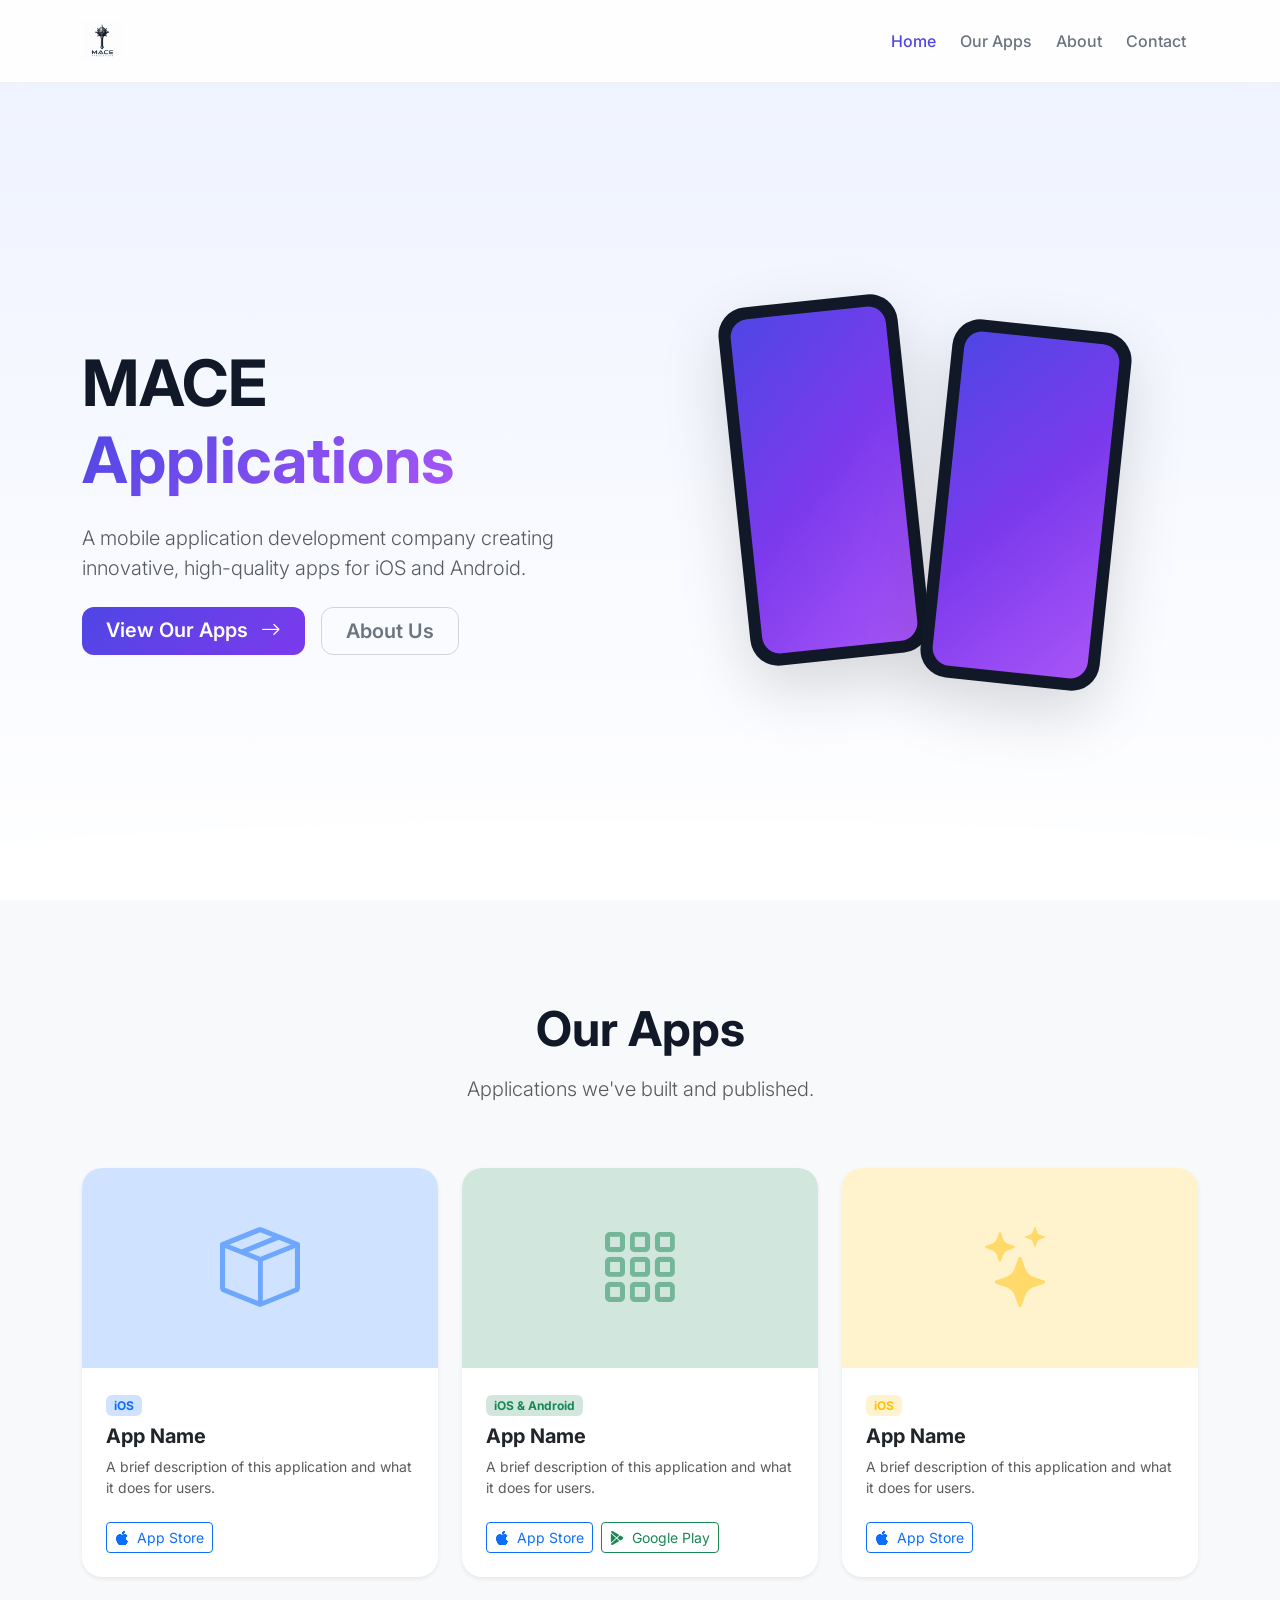
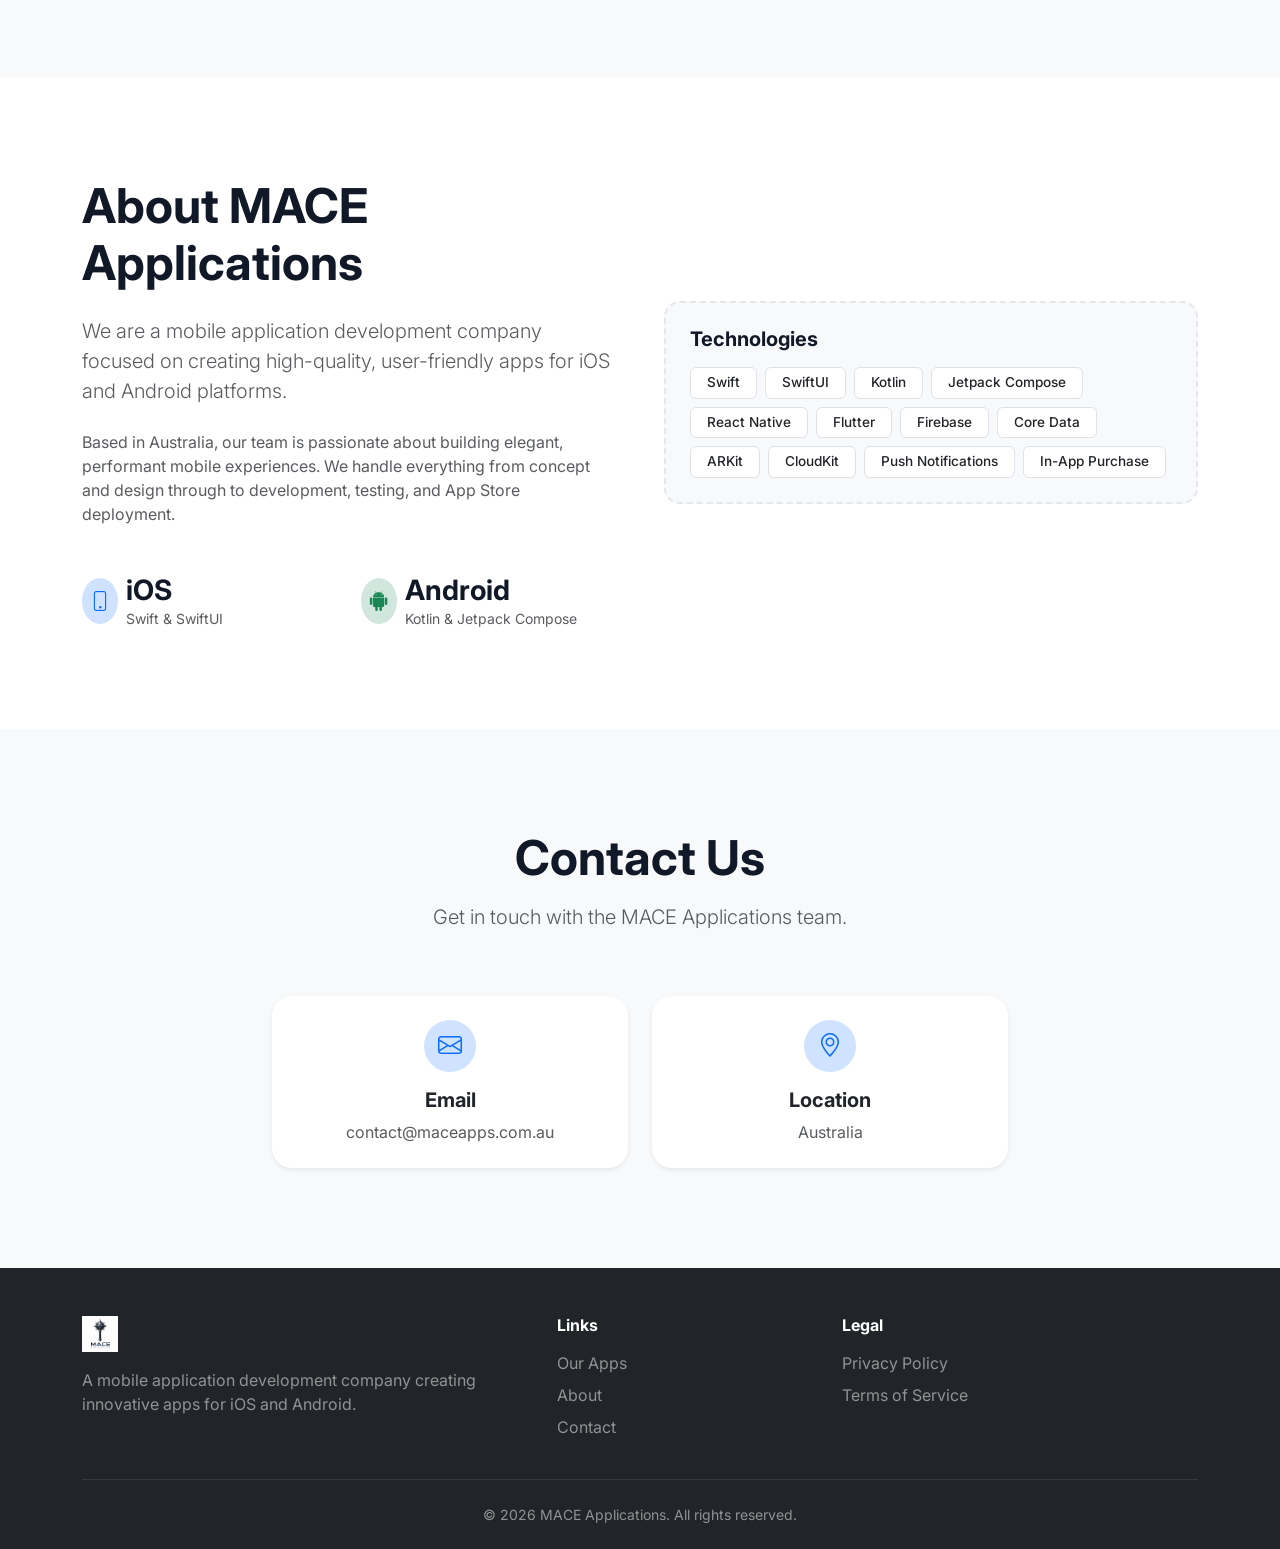
==== commit 198bbe72: "Add company logo to navbar and footer" ====
--- a/index.html
+++ b/index.html
@@ -25,8 +25,8 @@
   <!-- Navigation -->
   <nav class="navbar navbar-expand-lg fixed-top" id="mainNav">
     <div class="container">
-      <a class="navbar-brand fw-bold" href="index.html">
-        <i class="bi bi-phone-fill me-2"></i>MACE
+      <a class="navbar-brand" href="index.html">
+        <img src="assets/mace applications.png" alt="MACE Applications" height="40">
       </a>
       <button class="navbar-toggler" type="button" data-bs-toggle="collapse" data-bs-target="#navbarNav" aria-controls="navbarNav" aria-expanded="false" aria-label="Toggle navigation">
         <span class="navbar-toggler-icon"></span>
@@ -253,9 +253,7 @@
     <div class="container">
       <div class="row g-4">
         <div class="col-lg-5">
-          <h5 class="fw-bold mb-3">
-            <i class="bi bi-phone-fill me-2"></i>MACE Applications
-          </h5>
+          <img src="assets/mace applications.png" alt="MACE Applications" height="36" class="mb-3">
           <p class="text-white-50">
             A mobile application development company creating innovative apps
             for iOS and Android.
--- a/css/style.css
+++ b/css/style.css
@@ -39,14 +39,12 @@
   padding: 10px 0;
 }
 
-.navbar-brand {
-  font-size: 1.6rem;
-  color: var(--mace-primary) !important;
-  letter-spacing: -0.5px;
-}
-
-.navbar-brand i {
-  font-size: 1.4rem;
+.navbar-brand img {
+  transition: all 0.3s ease;
+}
+
+.navbar-brand img:hover {
+  opacity: 0.85;
 }
 
 .nav-link {
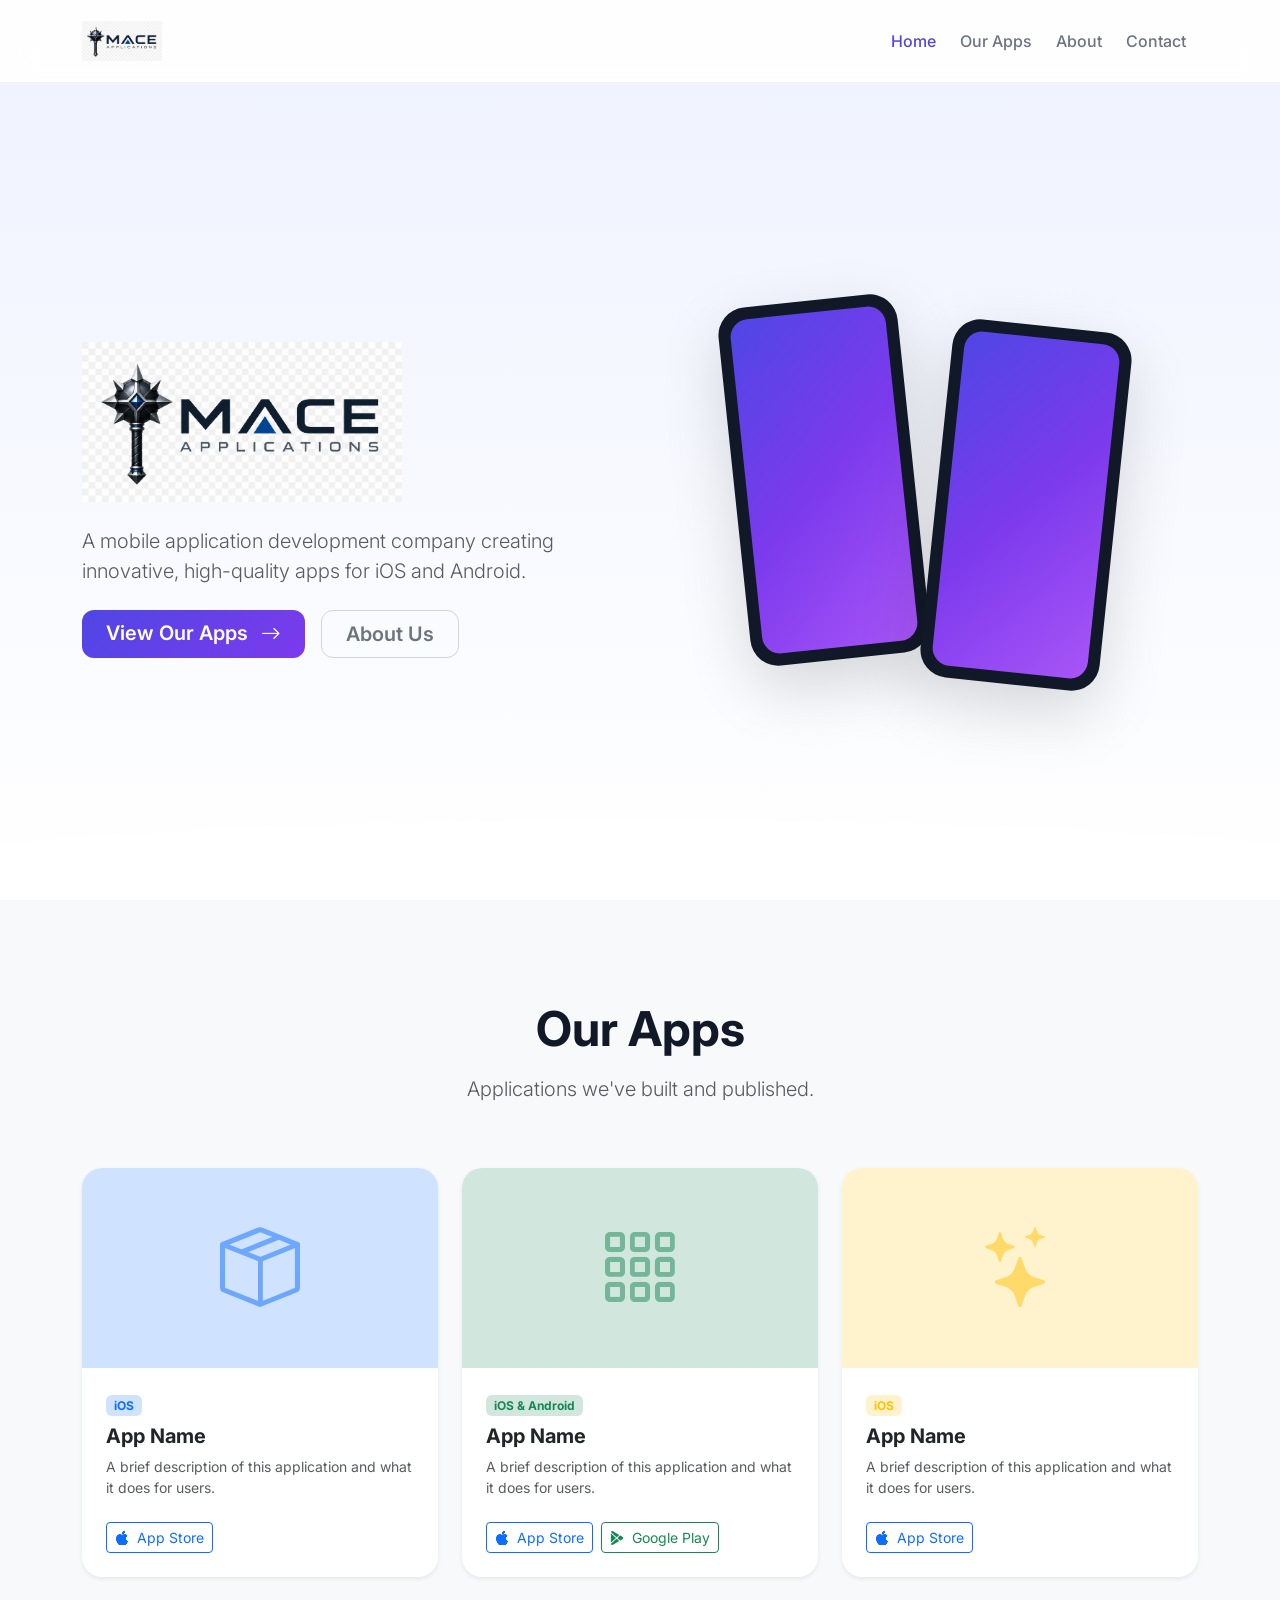
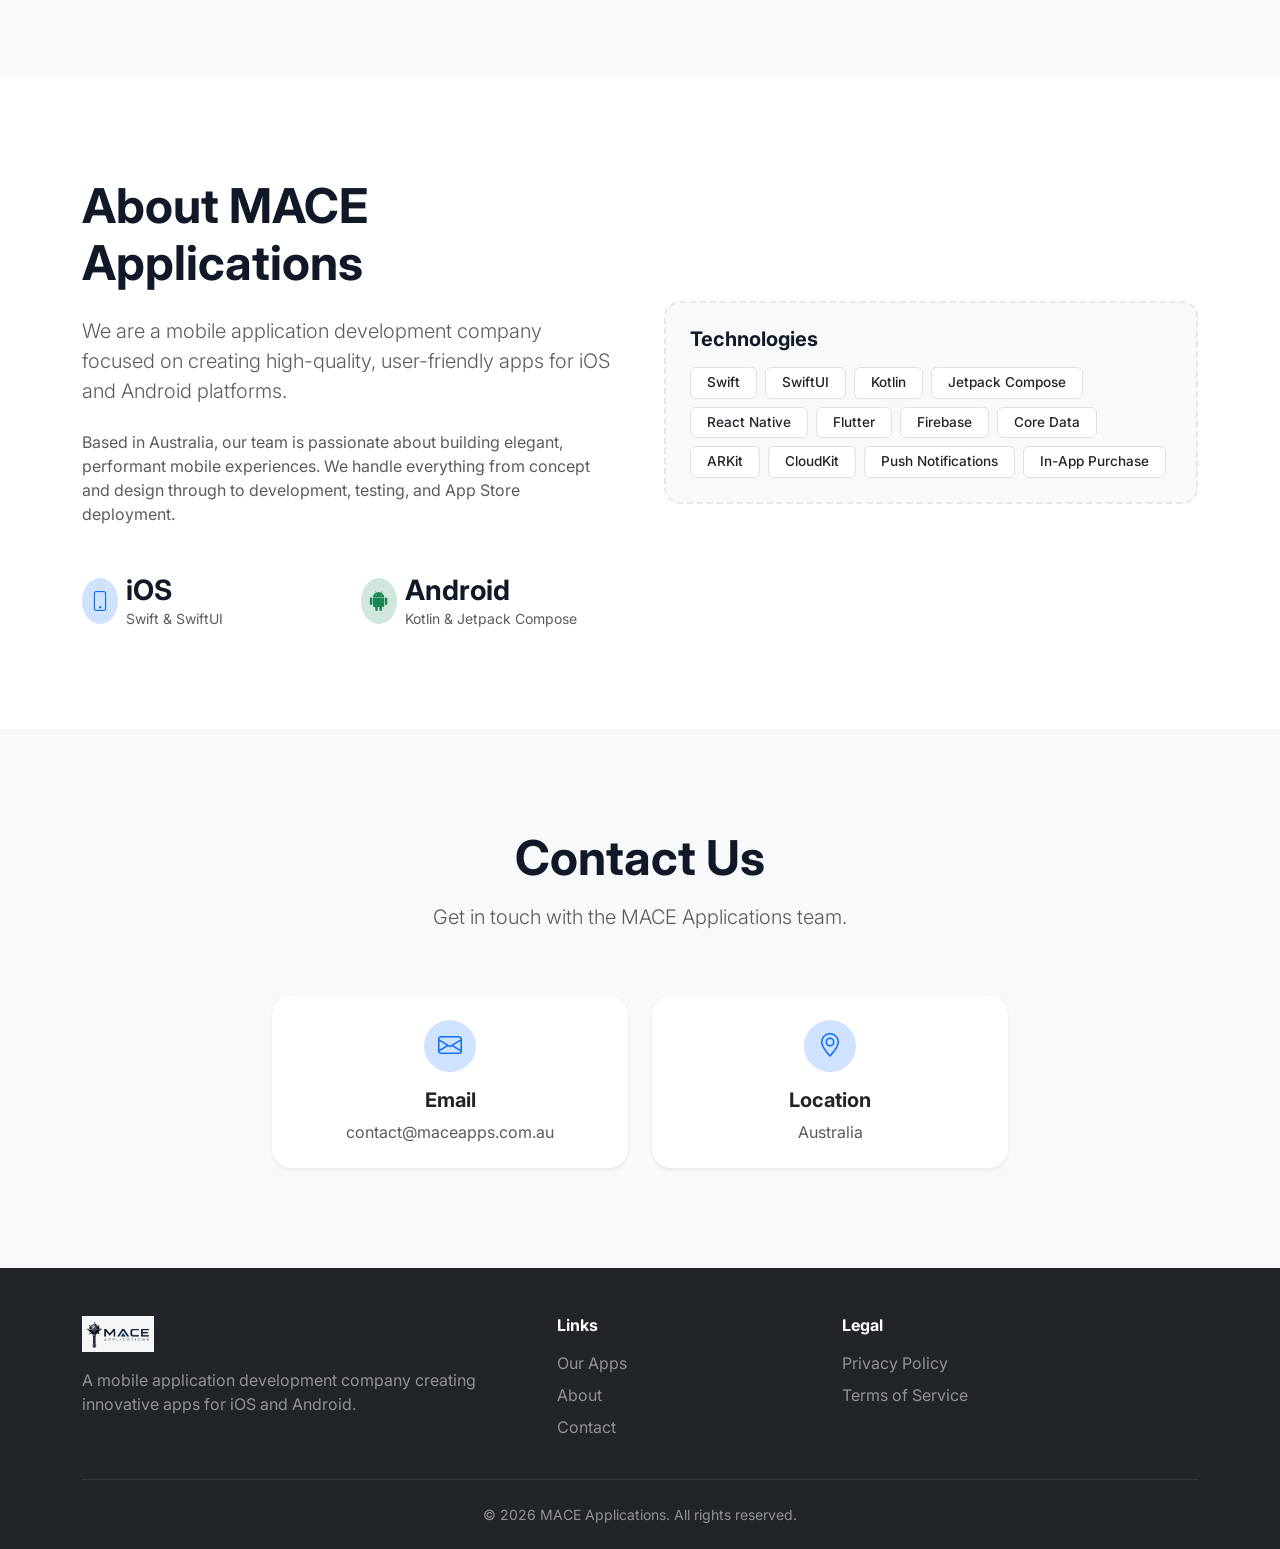
==== commit b1b85006: "trialing images" ====
--- a/index.html
+++ b/index.html
@@ -26,7 +26,7 @@
   <nav class="navbar navbar-expand-lg fixed-top" id="mainNav">
     <div class="container">
       <a class="navbar-brand" href="index.html">
-        <img src="assets/mace applications.png" alt="MACE Applications" height="40">
+        <img src="assets/app image transparent.png" alt="MACE Applications" height="40">
       </a>
       <button class="navbar-toggler" type="button" data-bs-toggle="collapse" data-bs-target="#navbarNav" aria-controls="navbarNav" aria-expanded="false" aria-label="Toggle navigation">
         <span class="navbar-toggler-icon"></span>
@@ -54,11 +54,8 @@
   <section id="home" class="hero-section d-flex align-items-center">
     <div class="container">
       <div class="row align-items-center">
-        <div class="col-lg-6">
-          <h1 class="display-3 fw-bold mb-4">
-            MACE
-            <span class="text-gradient">Applications</span>
-          </h1>
+        <div class="col-lg-6 text-center text-lg-start">
+          <img src="assets/Transparent logo with text for Mace Applications.png" alt="MACE Applications" class="hero-logo mb-4">
           <p class="lead text-muted mb-4">
             A mobile application development company creating innovative, high-quality
             apps for iOS and Android.
@@ -253,7 +250,7 @@
     <div class="container">
       <div class="row g-4">
         <div class="col-lg-5">
-          <img src="assets/mace applications.png" alt="MACE Applications" height="36" class="mb-3">
+          <img src="assets/app image transparent.png" alt="MACE Applications" height="36" class="mb-3">
           <p class="text-white-50">
             A mobile application development company creating innovative apps
             for iOS and Android.
--- a/css/style.css
+++ b/css/style.css
@@ -92,6 +92,12 @@
   position: relative;
   background: linear-gradient(180deg, #EEF2FF 0%, #FFFFFF 100%);
   overflow: hidden;
+}
+
+.hero-logo {
+  max-width: 320px;
+  width: 100%;
+  height: auto;
 }
 
 .text-gradient {
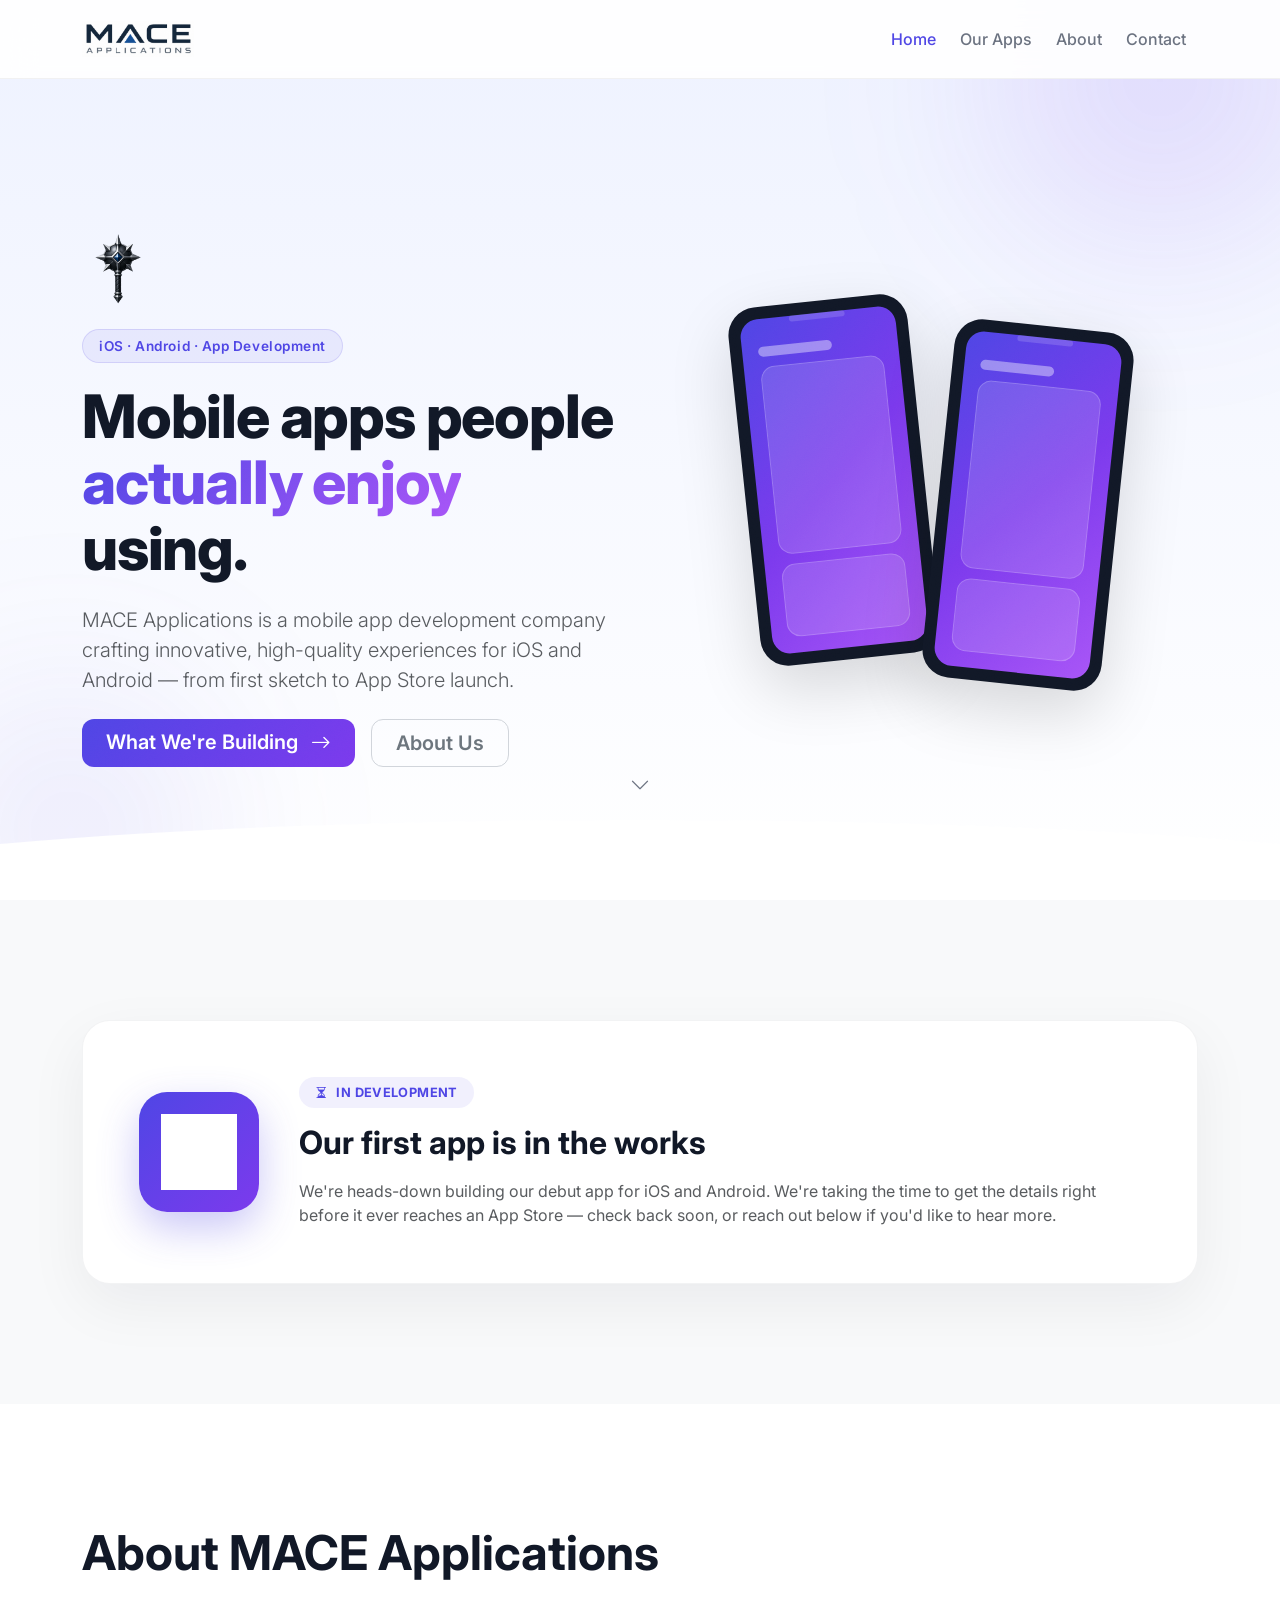
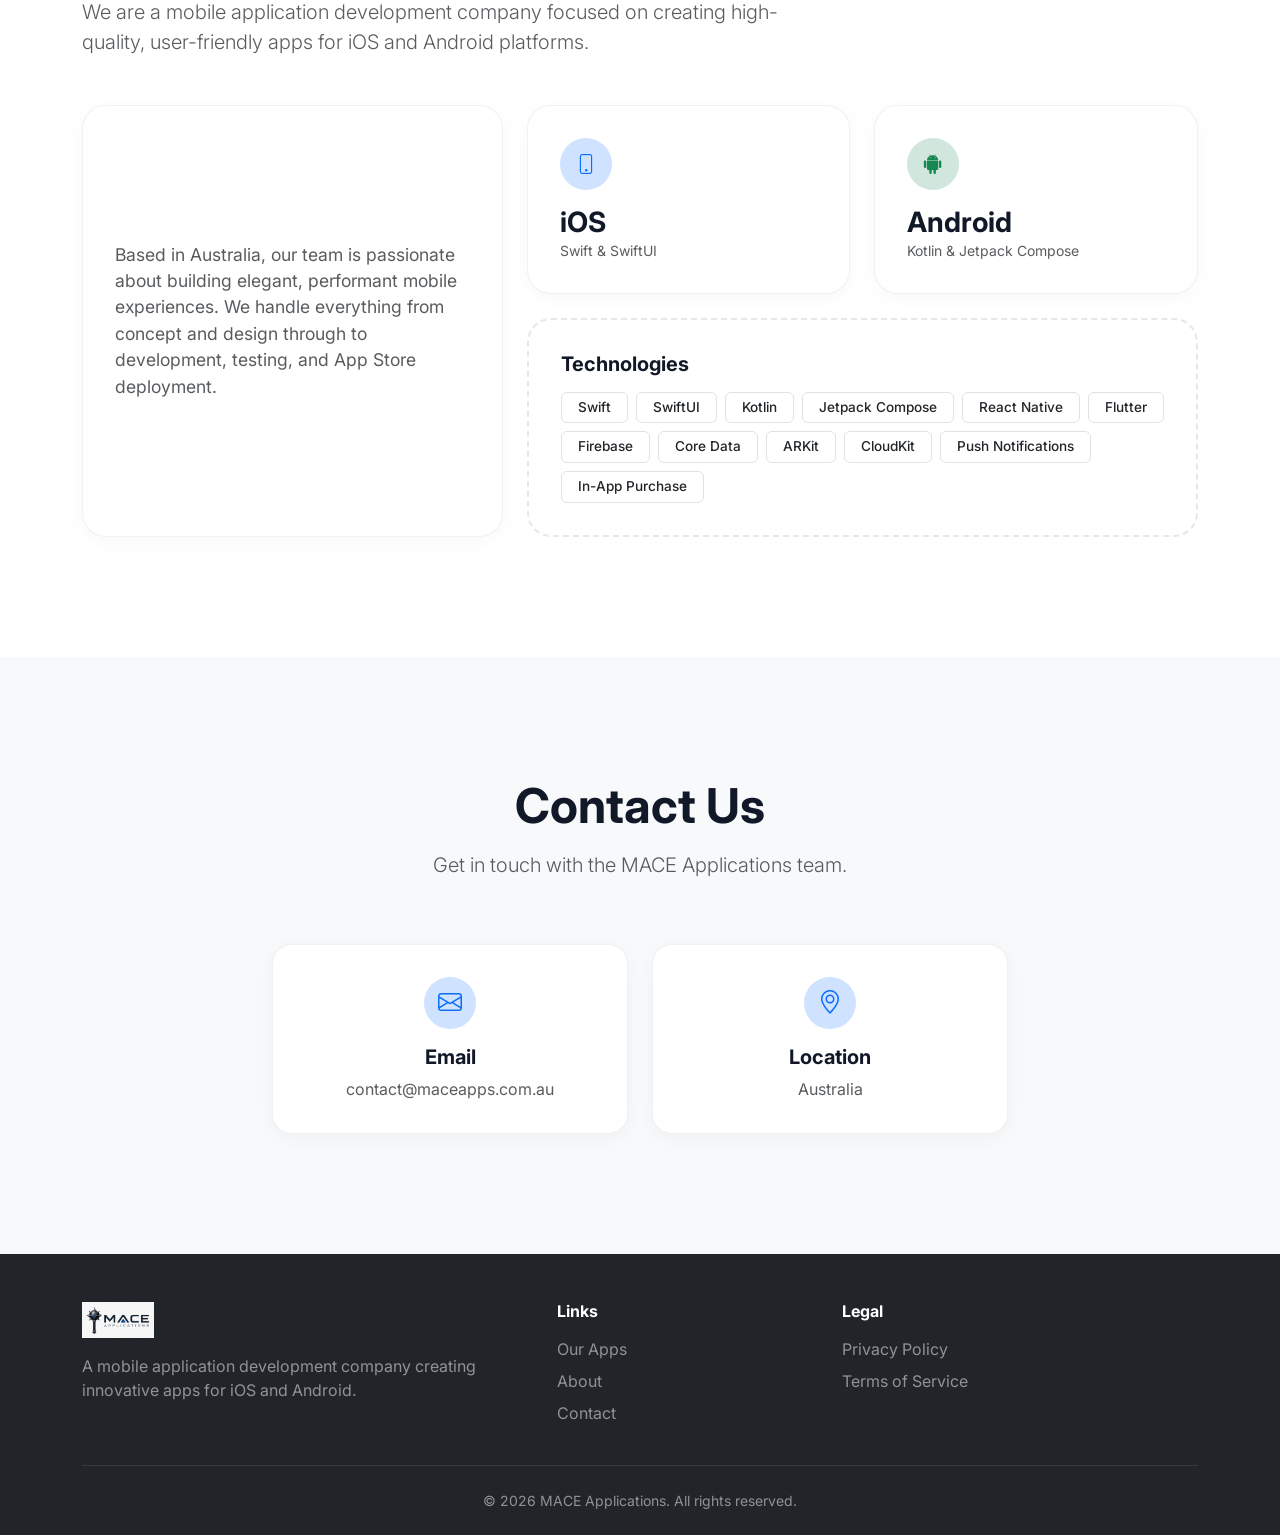
==== commit 2b07ed50: "updated site" ====
--- a/index.html
+++ b/index.html
@@ -16,17 +16,19 @@
   <!-- Google Fonts -->
   <link rel="preconnect" href="https://fonts.googleapis.com">
   <link rel="preconnect" href="https://fonts.gstatic.com" crossorigin>
-  <link href="https://fonts.googleapis.com/css2?family=Inter:wght@400;500;600;700;800&display=swap" rel="stylesheet">
+  <link href="https://fonts.googleapis.com/css2?family=Inter:wght@400;500;600;700;800;900&display=swap" rel="stylesheet">
   <!-- Custom CSS -->
   <link rel="stylesheet" href="css/style.css">
 </head>
 <body>
 
+  <div class="grain-overlay" aria-hidden="true"></div>
+
   <!-- Navigation -->
   <nav class="navbar navbar-expand-lg fixed-top" id="mainNav">
     <div class="container">
       <a class="navbar-brand" href="index.html">
-        <img src="assets/app image transparent.png" alt="MACE Applications" height="40">
+        <img src="assets/app image.png" alt="MACE Applications" height="36">
       </a>
       <button class="navbar-toggler" type="button" data-bs-toggle="collapse" data-bs-target="#navbarNav" aria-controls="navbarNav" aria-expanded="false" aria-label="Toggle navigation">
         <span class="navbar-toggler-icon"></span>
@@ -52,17 +54,21 @@
 
   <!-- Hero Section -->
   <section id="home" class="hero-section d-flex align-items-center">
-    <div class="container">
-      <div class="row align-items-center">
+    <div class="hero-glow hero-glow-a" aria-hidden="true"></div>
+    <div class="hero-glow hero-glow-b" aria-hidden="true"></div>
+    <div class="container position-relative">
+      <div class="row align-items-center g-5">
         <div class="col-lg-6 text-center text-lg-start">
-          <img src="assets/Transparent logo with text for Mace Applications.png" alt="MACE Applications" class="hero-logo mb-4">
+          <img src="assets/mace-logo.png" alt="MACE Applications" class="hero-brand-logo d-block mx-auto mx-lg-0 mb-4">
+          <span class="hero-kicker">iOS &middot; Android &middot; App Development</span>
+          <h1 class="hero-title">Mobile apps people <span class="text-gradient">actually enjoy</span> using.</h1>
           <p class="lead text-muted mb-4">
-            A mobile application development company creating innovative, high-quality
-            apps for iOS and Android.
-          </p>
-          <div class="d-flex flex-wrap gap-3">
+            MACE Applications is a mobile app development company crafting innovative,
+            high-quality experiences for iOS and Android — from first sketch to App Store launch.
+          </p>
+          <div class="d-flex flex-wrap gap-3 justify-content-center justify-content-lg-start">
             <a href="#apps" class="btn btn-primary btn-lg px-4">
-              View Our Apps <i class="bi bi-arrow-right ms-2"></i>
+              What We're Building <i class="bi bi-arrow-right ms-2"></i>
             </a>
             <a href="#about" class="btn btn-outline-secondary btn-lg px-4">
               About Us
@@ -72,75 +78,46 @@
         <div class="col-lg-6 text-center">
           <div class="hero-image-wrapper">
             <div class="floating-phone phone-left">
-              <div class="phone-screen"></div>
+              <div class="phone-notch"></div>
+              <div class="phone-screen">
+                <div class="phone-ui-bar"></div>
+                <div class="phone-ui-card"></div>
+                <div class="phone-ui-card phone-ui-card-sm"></div>
+              </div>
             </div>
             <div class="floating-phone phone-right">
-              <div class="phone-screen"></div>
-            </div>
-          </div>
-        </div>
-      </div>
-    </div>
+              <div class="phone-notch"></div>
+              <div class="phone-screen phone-screen-alt">
+                <div class="phone-ui-bar"></div>
+                <div class="phone-ui-card"></div>
+                <div class="phone-ui-card phone-ui-card-sm"></div>
+              </div>
+            </div>
+          </div>
+        </div>
+      </div>
+    </div>
+    <a href="#apps" class="scroll-cue" aria-label="Scroll to next section">
+      <i class="bi bi-chevron-down"></i>
+    </a>
     <div class="hero-shape"></div>
   </section>
 
   <!-- Our Apps Section -->
   <section id="apps" class="section-padding bg-light">
     <div class="container">
-      <div class="row text-center mb-5">
-        <div class="col-lg-8 mx-auto">
-          <h2 class="display-5 fw-bold mb-3">Our Apps</h2>
-          <p class="lead text-muted">Applications we've built and published.</p>
-        </div>
-      </div>
-      <div class="row g-4">
-        <div class="col-md-6 col-lg-4">
-          <div class="app-card card border-0 shadow-sm h-100">
-            <div class="app-img bg-primary-subtle d-flex align-items-center justify-content-center">
-              <i class="bi bi-box-seam display-1 text-primary opacity-50"></i>
-            </div>
-            <div class="card-body p-4">
-              <span class="badge bg-primary-subtle text-primary mb-2">iOS</span>
-              <h5 class="card-title fw-bold">App Name</h5>
-              <p class="card-text text-muted small">A brief description of this application and what it does for users.</p>
-              <a href="#" class="btn btn-sm btn-outline-primary mt-2">
-                <i class="bi bi-apple me-1"></i> App Store
-              </a>
-            </div>
-          </div>
-        </div>
-        <div class="col-md-6 col-lg-4">
-          <div class="app-card card border-0 shadow-sm h-100">
-            <div class="app-img bg-success-subtle d-flex align-items-center justify-content-center">
-              <i class="bi bi-grid-3x3-gap display-1 text-success opacity-50"></i>
-            </div>
-            <div class="card-body p-4">
-              <span class="badge bg-success-subtle text-success mb-2">iOS & Android</span>
-              <h5 class="card-title fw-bold">App Name</h5>
-              <p class="card-text text-muted small">A brief description of this application and what it does for users.</p>
-              <a href="#" class="btn btn-sm btn-outline-primary mt-2">
-                <i class="bi bi-apple me-1"></i> App Store
-              </a>
-              <a href="#" class="btn btn-sm btn-outline-success mt-2 ms-1">
-                <i class="bi bi-google-play me-1"></i> Google Play
-              </a>
-            </div>
-          </div>
-        </div>
-        <div class="col-md-6 col-lg-4">
-          <div class="app-card card border-0 shadow-sm h-100">
-            <div class="app-img bg-warning-subtle d-flex align-items-center justify-content-center">
-              <i class="bi bi-stars display-1 text-warning opacity-50"></i>
-            </div>
-            <div class="card-body p-4">
-              <span class="badge bg-warning-subtle text-warning mb-2">iOS</span>
-              <h5 class="card-title fw-bold">App Name</h5>
-              <p class="card-text text-muted small">A brief description of this application and what it does for users.</p>
-              <a href="#" class="btn btn-sm btn-outline-primary mt-2">
-                <i class="bi bi-apple me-1"></i> App Store
-              </a>
-            </div>
-          </div>
+      <div class="coming-soon-card spotlight">
+        <div class="coming-soon-icon">
+          <img src="assets/Transparent icon-only mace logo for Mace Applications.png" alt="MACE Applications icon">
+        </div>
+        <div class="coming-soon-body">
+          <span class="coming-soon-badge"><i class="bi bi-hourglass-split me-2"></i>In Development</span>
+          <h2 class="fw-bold mb-3">Our first app is in the works</h2>
+          <p class="text-muted mb-0">
+            We're heads-down building our debut app for iOS and Android. We're taking the time
+            to get the details right before it ever reaches an App Store — check back soon,
+            or reach out below if you'd like to hear more.
+          </p>
         </div>
       </div>
     </div>
@@ -149,60 +126,52 @@
   <!-- About Section -->
   <section id="about" class="section-padding">
     <div class="container">
-      <div class="row align-items-center g-5">
-        <div class="col-lg-6">
-          <h2 class="display-5 fw-bold mb-4">About MACE Applications</h2>
-          <p class="lead text-muted mb-4">
+      <div class="row mb-5">
+        <div class="col-lg-8">
+          <h2 class="display-5 fw-bold mb-3">About MACE Applications</h2>
+          <p class="lead text-muted mb-0">
             We are a mobile application development company focused on creating
             high-quality, user-friendly apps for iOS and Android platforms.
           </p>
-          <p class="text-muted mb-4">
+        </div>
+      </div>
+      <div class="about-bento">
+        <div class="bento-item bento-main spotlight">
+          <p class="text-muted mb-0">
             Based in Australia, our team is passionate about building elegant,
             performant mobile experiences. We handle everything from concept and
             design through to development, testing, and App Store deployment.
           </p>
-          <div class="row g-4 mt-3">
-            <div class="col-6">
-              <div class="d-flex align-items-center gap-2">
-                <div class="stat-icon bg-primary-subtle text-primary rounded-circle p-2">
-                  <i class="bi bi-phone fs-5"></i>
-                </div>
-                <div>
-                  <h3 class="fw-bold mb-0">iOS</h3>
-                  <p class="text-muted mb-0 small">Swift & SwiftUI</p>
-                </div>
-              </div>
-            </div>
-            <div class="col-6">
-              <div class="d-flex align-items-center gap-2">
-                <div class="stat-icon bg-success-subtle text-success rounded-circle p-2">
-                  <i class="bi bi-android2 fs-5"></i>
-                </div>
-                <div>
-                  <h3 class="fw-bold mb-0">Android</h3>
-                  <p class="text-muted mb-0 small">Kotlin & Jetpack Compose</p>
-                </div>
-              </div>
-            </div>
-          </div>
-        </div>
-        <div class="col-lg-6">
-          <div class="tech-stack p-4 bg-light rounded-4">
-            <h5 class="fw-bold mb-3">Technologies</h5>
-            <div class="d-flex flex-wrap gap-2">
-              <span class="badge bg-white text-dark border px-3 py-2">Swift</span>
-              <span class="badge bg-white text-dark border px-3 py-2">SwiftUI</span>
-              <span class="badge bg-white text-dark border px-3 py-2">Kotlin</span>
-              <span class="badge bg-white text-dark border px-3 py-2">Jetpack Compose</span>
-              <span class="badge bg-white text-dark border px-3 py-2">React Native</span>
-              <span class="badge bg-white text-dark border px-3 py-2">Flutter</span>
-              <span class="badge bg-white text-dark border px-3 py-2">Firebase</span>
-              <span class="badge bg-white text-dark border px-3 py-2">Core Data</span>
-              <span class="badge bg-white text-dark border px-3 py-2">ARKit</span>
-              <span class="badge bg-white text-dark border px-3 py-2">CloudKit</span>
-              <span class="badge bg-white text-dark border px-3 py-2">Push Notifications</span>
-              <span class="badge bg-white text-dark border px-3 py-2">In-App Purchase</span>
-            </div>
+        </div>
+        <div class="bento-item bento-ios spotlight">
+          <div class="stat-icon bg-primary-subtle text-primary rounded-circle p-2 mb-3">
+            <i class="bi bi-phone fs-5"></i>
+          </div>
+          <h3 class="fw-bold mb-0">iOS</h3>
+          <p class="text-muted mb-0 small">Swift &amp; SwiftUI</p>
+        </div>
+        <div class="bento-item bento-android spotlight">
+          <div class="stat-icon bg-success-subtle text-success rounded-circle p-2 mb-3">
+            <i class="bi bi-android2 fs-5"></i>
+          </div>
+          <h3 class="fw-bold mb-0">Android</h3>
+          <p class="text-muted mb-0 small">Kotlin &amp; Jetpack Compose</p>
+        </div>
+        <div class="bento-item bento-tech spotlight">
+          <h5 class="fw-bold mb-3">Technologies</h5>
+          <div class="d-flex flex-wrap gap-2">
+            <span class="badge bg-white text-dark border px-3 py-2">Swift</span>
+            <span class="badge bg-white text-dark border px-3 py-2">SwiftUI</span>
+            <span class="badge bg-white text-dark border px-3 py-2">Kotlin</span>
+            <span class="badge bg-white text-dark border px-3 py-2">Jetpack Compose</span>
+            <span class="badge bg-white text-dark border px-3 py-2">React Native</span>
+            <span class="badge bg-white text-dark border px-3 py-2">Flutter</span>
+            <span class="badge bg-white text-dark border px-3 py-2">Firebase</span>
+            <span class="badge bg-white text-dark border px-3 py-2">Core Data</span>
+            <span class="badge bg-white text-dark border px-3 py-2">ARKit</span>
+            <span class="badge bg-white text-dark border px-3 py-2">CloudKit</span>
+            <span class="badge bg-white text-dark border px-3 py-2">Push Notifications</span>
+            <span class="badge bg-white text-dark border px-3 py-2">In-App Purchase</span>
           </div>
         </div>
       </div>
@@ -222,16 +191,16 @@
         <div class="col-lg-8">
           <div class="row g-4">
             <div class="col-md-6">
-              <div class="contact-card card border-0 shadow-sm h-100 p-4 text-center">
+              <a href="mailto:contact@maceapps.com.au" class="contact-card spotlight d-block text-center text-decoration-none h-100">
                 <div class="contact-icon bg-primary-subtle text-primary rounded-circle p-3 mx-auto mb-3">
                   <i class="bi bi-envelope fs-4"></i>
                 </div>
                 <h5 class="fw-bold">Email</h5>
                 <p class="text-muted mb-0">contact@maceapps.com.au</p>
-              </div>
+              </a>
             </div>
             <div class="col-md-6">
-              <div class="contact-card card border-0 shadow-sm h-100 p-4 text-center">
+              <div class="contact-card spotlight text-center h-100">
                 <div class="contact-icon bg-primary-subtle text-primary rounded-circle p-3 mx-auto mb-3">
                   <i class="bi bi-geo-alt fs-4"></i>
                 </div>
--- a/css/style.css
+++ b/css/style.css
@@ -21,7 +21,18 @@
 }
 
 .section-padding {
-  padding: 100px 0;
+  padding: 120px 0;
+}
+
+/* Subtle grain texture over the whole page for depth */
+.grain-overlay {
+  position: fixed;
+  inset: 0;
+  z-index: 2000;
+  pointer-events: none;
+  opacity: 0.035;
+  mix-blend-mode: overlay;
+  background-image: url("data:image/svg+xml,%3Csvg xmlns='http://www.w3.org/2000/svg' width='120' height='120'%3E%3Cfilter id='n'%3E%3CfeTurbulence type='fractalNoise' baseFrequency='0.9' numOctaves='2' stitchTiles='stitch'/%3E%3C/filter%3E%3Crect width='100%25' height='100%25' filter='url(%23n)'/%3E%3C/svg%3E");
 }
 
 /* ========== Navigation ========== */
@@ -94,10 +105,55 @@
   overflow: hidden;
 }
 
-.hero-logo {
-  max-width: 320px;
-  width: 100%;
-  height: auto;
+.hero-glow {
+  position: absolute;
+  border-radius: 50%;
+  filter: blur(80px);
+  pointer-events: none;
+  z-index: 0;
+}
+
+.hero-glow-a {
+  width: 480px;
+  height: 480px;
+  top: -160px;
+  right: -120px;
+  background: radial-gradient(circle, rgba(124, 58, 237, 0.18) 0%, rgba(124, 58, 237, 0) 70%);
+}
+
+.hero-glow-b {
+  width: 420px;
+  height: 420px;
+  bottom: -140px;
+  left: -140px;
+  background: radial-gradient(circle, rgba(79, 70, 229, 0.14) 0%, rgba(79, 70, 229, 0) 70%);
+}
+
+.hero-brand-logo {
+  width: 72px;
+  height: 72px;
+  object-fit: contain;
+}
+
+.hero-kicker {
+  display: inline-block;
+  font-size: 0.85rem;
+  font-weight: 600;
+  letter-spacing: 0.04em;
+  color: var(--mace-primary);
+  background: rgba(79, 70, 229, 0.08);
+  border: 1px solid rgba(79, 70, 229, 0.15);
+  border-radius: 999px;
+  padding: 6px 16px;
+  margin-bottom: 20px;
+}
+
+.hero-title {
+  font-size: clamp(2.25rem, 4.5vw + 1rem, 3.75rem);
+  font-weight: 800;
+  line-height: 1.1;
+  letter-spacing: -0.02em;
+  margin-bottom: 24px;
 }
 
 .text-gradient {
@@ -117,10 +173,27 @@
   clip-path: ellipse(70% 100% at 50% 100%);
 }
 
+.scroll-cue {
+  position: absolute;
+  left: 50%;
+  bottom: 100px;
+  transform: translateX(-50%);
+  color: var(--mace-secondary);
+  font-size: 1.25rem;
+  z-index: 1;
+  animation: bounce 2s ease-in-out infinite;
+}
+
+@keyframes bounce {
+  0%, 100% { transform: translate(-50%, 0); opacity: 0.6; }
+  50% { transform: translate(-50%, 8px); opacity: 1; }
+}
+
 /* Floating phones decoration */
 .hero-image-wrapper {
   position: relative;
   height: 500px;
+  z-index: 1;
 }
 
 .floating-phone {
@@ -134,14 +207,49 @@
   animation: float 6s ease-in-out infinite;
 }
 
+.phone-notch {
+  position: absolute;
+  top: 12px;
+  left: 50%;
+  transform: translateX(-50%);
+  width: 56px;
+  height: 6px;
+  border-radius: 999px;
+  background: rgba(255, 255, 255, 0.15);
+  z-index: 1;
+}
+
 .floating-phone .phone-screen {
   width: 100%;
   height: 100%;
   background: linear-gradient(135deg, #4F46E5 0%, #7C3AED 50%, #A855F7 100%);
   border-radius: 18px;
+  padding: 28px 16px 16px;
   display: flex;
-  align-items: center;
-  justify-content: center;
+  flex-direction: column;
+  gap: 10px;
+}
+
+.phone-screen-alt {
+  background: linear-gradient(135deg, #312E81 0%, #6D28D9 60%, #A855F7 100%);
+}
+
+.phone-ui-bar {
+  height: 10px;
+  width: 60%;
+  border-radius: 999px;
+  background: rgba(255, 255, 255, 0.4);
+}
+
+.phone-ui-card {
+  flex: 1;
+  border-radius: 14px;
+  background: rgba(255, 255, 255, 0.14);
+  border: 1px solid rgba(255, 255, 255, 0.18);
+}
+
+.phone-ui-card-sm {
+  flex: 0 0 25%;
 }
 
 .phone-left {
@@ -180,53 +288,158 @@
   }
 }
 
-/* ========== App Cards ========== */
-.app-card {
-  border-radius: 20px;
-  transition: all 0.3s ease;
+/* ========== Spotlight hover (cards that track the cursor) ========== */
+.spotlight {
+  position: relative;
+  isolation: isolate;
   overflow: hidden;
 }
 
-.app-card:hover {
-  transform: translateY(-8px);
-  box-shadow: 0 16px 48px rgba(0, 0, 0, 0.1) !important;
-}
-
-.app-img {
-  height: 200px;
+.spotlight::before {
+  content: '';
+  position: absolute;
+  inset: 0;
+  z-index: -1;
+  opacity: 0;
+  transition: opacity 0.3s ease;
+  background: radial-gradient(
+    320px circle at var(--mx, 50%) var(--my, 50%),
+    rgba(79, 70, 229, 0.12),
+    transparent 70%
+  );
+}
+
+.spotlight:hover::before {
+  opacity: 1;
+}
+
+/* ========== Coming Soon (Our Apps) ========== */
+.coming-soon-card {
+  display: flex;
+  align-items: center;
+  gap: 40px;
+  background: #fff;
+  border-radius: 28px;
+  padding: 56px;
+  box-shadow: 0 20px 60px rgba(17, 24, 39, 0.06);
+  border: 1px solid rgba(17, 24, 39, 0.05);
+}
+
+.coming-soon-icon {
+  flex: 0 0 auto;
+  width: 120px;
+  height: 120px;
+  border-radius: 28px;
+  background: var(--mace-gradient);
+  display: flex;
+  align-items: center;
+  justify-content: center;
+  padding: 22px;
+  box-shadow: 0 16px 40px rgba(79, 70, 229, 0.3);
+}
+
+.coming-soon-icon img {
+  width: 100%;
+  height: 100%;
+  object-fit: contain;
+  filter: brightness(0) invert(1);
+}
+
+.coming-soon-badge {
+  display: inline-flex;
+  align-items: center;
+  font-size: 0.8rem;
+  font-weight: 700;
+  letter-spacing: 0.03em;
+  text-transform: uppercase;
+  color: var(--mace-primary);
+  background: rgba(79, 70, 229, 0.08);
+  border-radius: 999px;
+  padding: 6px 16px;
+  margin-bottom: 16px;
+}
+
+.coming-soon-body h2 {
+  font-size: clamp(1.5rem, 1.5vw + 1rem, 2rem);
+}
+
+/* ========== About Bento ========== */
+.about-bento {
+  display: grid;
+  grid-template-columns: 1.3fr 1fr 1fr;
+  grid-template-rows: auto auto;
+  gap: 24px;
+}
+
+.bento-item {
+  background: #fff;
+  border-radius: 24px;
+  padding: 32px;
+  border: 1px solid rgba(17, 24, 39, 0.06);
+  box-shadow: 0 4px 20px rgba(17, 24, 39, 0.03);
+  transition: transform 0.3s ease, box-shadow 0.3s ease;
+}
+
+.bento-item:hover {
+  transform: translateY(-4px);
+  box-shadow: 0 16px 40px rgba(17, 24, 39, 0.08);
+}
+
+.bento-main {
+  grid-column: 1;
+  grid-row: 1 / 3;
+  display: flex;
+  align-items: center;
+  font-size: 1.1rem;
+}
+
+.bento-ios {
+  grid-column: 2;
+  grid-row: 1;
+}
+
+.bento-android {
+  grid-column: 3;
+  grid-row: 1;
+}
+
+.bento-tech {
+  grid-column: 2 / 4;
+  grid-row: 2;
+  border: 2px dashed #E5E7EB;
+  box-shadow: none;
+}
+
+.bento-tech .badge {
+  font-weight: 500;
+  font-size: 0.85rem;
+  transition: all 0.2s ease;
+}
+
+.bento-tech .badge:hover {
+  background: var(--mace-primary) !important;
+  color: white !important;
+  cursor: default;
 }
 
 /* ========== Contact Cards ========== */
 .contact-card {
   border-radius: 20px;
-  transition: all 0.3s ease;
+  background: #fff;
+  border: 1px solid rgba(17, 24, 39, 0.06);
+  box-shadow: 0 4px 20px rgba(17, 24, 39, 0.04);
+  padding: 32px;
+  transition: transform 0.3s ease, box-shadow 0.3s ease;
+  color: inherit;
 }
 
 .contact-card:hover {
   transform: translateY(-4px);
-  box-shadow: 0 12px 40px rgba(0, 0, 0, 0.1) !important;
-}
-
-/* ========== Tech Stack ========== */
-.tech-stack {
-  border-radius: 20px;
-  border: 2px dashed #E5E7EB;
-}
-
-.tech-stack .badge {
-  font-weight: 500;
-  font-size: 0.85rem;
-  transition: all 0.2s ease;
-}
-
-.tech-stack .badge:hover {
-  background: var(--mace-primary) !important;
-  color: white !important;
-  cursor: default;
-}
-
-/* ========== Contact ========== */
-.contact-icon {
+  box-shadow: 0 16px 40px rgba(17, 24, 39, 0.08);
+}
+
+.contact-icon,
+.stat-icon {
   width: 52px;
   height: 52px;
   display: flex;
@@ -235,20 +448,6 @@
   flex-shrink: 0;
 }
 
-.contact-form .form-control,
-.contact-form .form-select {
-  border-radius: 12px;
-  border-color: #E5E7EB;
-  padding: 12px 16px;
-  transition: all 0.2s ease;
-}
-
-.contact-form .form-control:focus,
-.contact-form .form-select:focus {
-  border-color: var(--mace-primary);
-  box-shadow: 0 0 0 4px rgba(79, 70, 229, 0.1);
-}
-
 /* ========== Footer ========== */
 .footer a:hover {
   color: white !important;
@@ -258,7 +457,8 @@
 .fade-in {
   opacity: 0;
   transform: translateY(24px);
-  transition: all 0.6s ease;
+  transition: opacity 0.6s ease, transform 0.6s ease;
+  transition-delay: var(--fade-delay, 0s);
 }
 
 .fade-in.visible {
@@ -266,27 +466,83 @@
   transform: translateY(0);
 }
 
+@media (prefers-reduced-motion: reduce) {
+  .fade-in {
+    transition: none;
+    opacity: 1;
+    transform: none;
+  }
+
+  .floating-phone,
+  .scroll-cue {
+    animation: none;
+  }
+}
+
 /* ========== Responsive ========== */
-@media (m64px;
-  height: 64px;
-  display: flex;
-  align-items: center;
-  justify-content: center;
-  flex-shrink: 0
-    font-size: 2.5rem;
+@media (max-width: 991px) {
+  .about-bento {
+    grid-template-columns: 1fr 1fr;
+  }
+
+  .bento-main {
+    grid-column: 1 / 3;
+    grid-row: 1;
+  }
+
+  .bento-ios {
+    grid-column: 1;
+    grid-row: 2;
+  }
+
+  .bento-android {
+    grid-column: 2;
+    grid-row: 2;
+  }
+
+  .bento-tech {
+    grid-column: 1 / 3;
+    grid-row: 3;
   }
 
   .section-padding {
-    padding: 60px 0;
+    padding: 80px 0;
   }
 }
 
 @media (max-width: 767px) {
-  .display-3 {
-    font-size: 2rem;
-  }
-
   .display-5 {
     font-size: 1.75rem;
   }
-}
+
+  .about-bento {
+    grid-template-columns: 1fr;
+  }
+
+  .bento-main,
+  .bento-ios,
+  .bento-android,
+  .bento-tech {
+    grid-column: 1;
+  }
+
+  .bento-main { grid-row: 1; }
+  .bento-ios { grid-row: 2; }
+  .bento-android { grid-row: 3; }
+  .bento-tech { grid-row: 4; }
+
+  .coming-soon-card {
+    flex-direction: column;
+    text-align: center;
+    padding: 40px 28px;
+  }
+
+  .hero-image-wrapper {
+    height: 380px;
+  }
+
+  .floating-phone {
+    width: 140px;
+    height: 280px;
+  }
+}
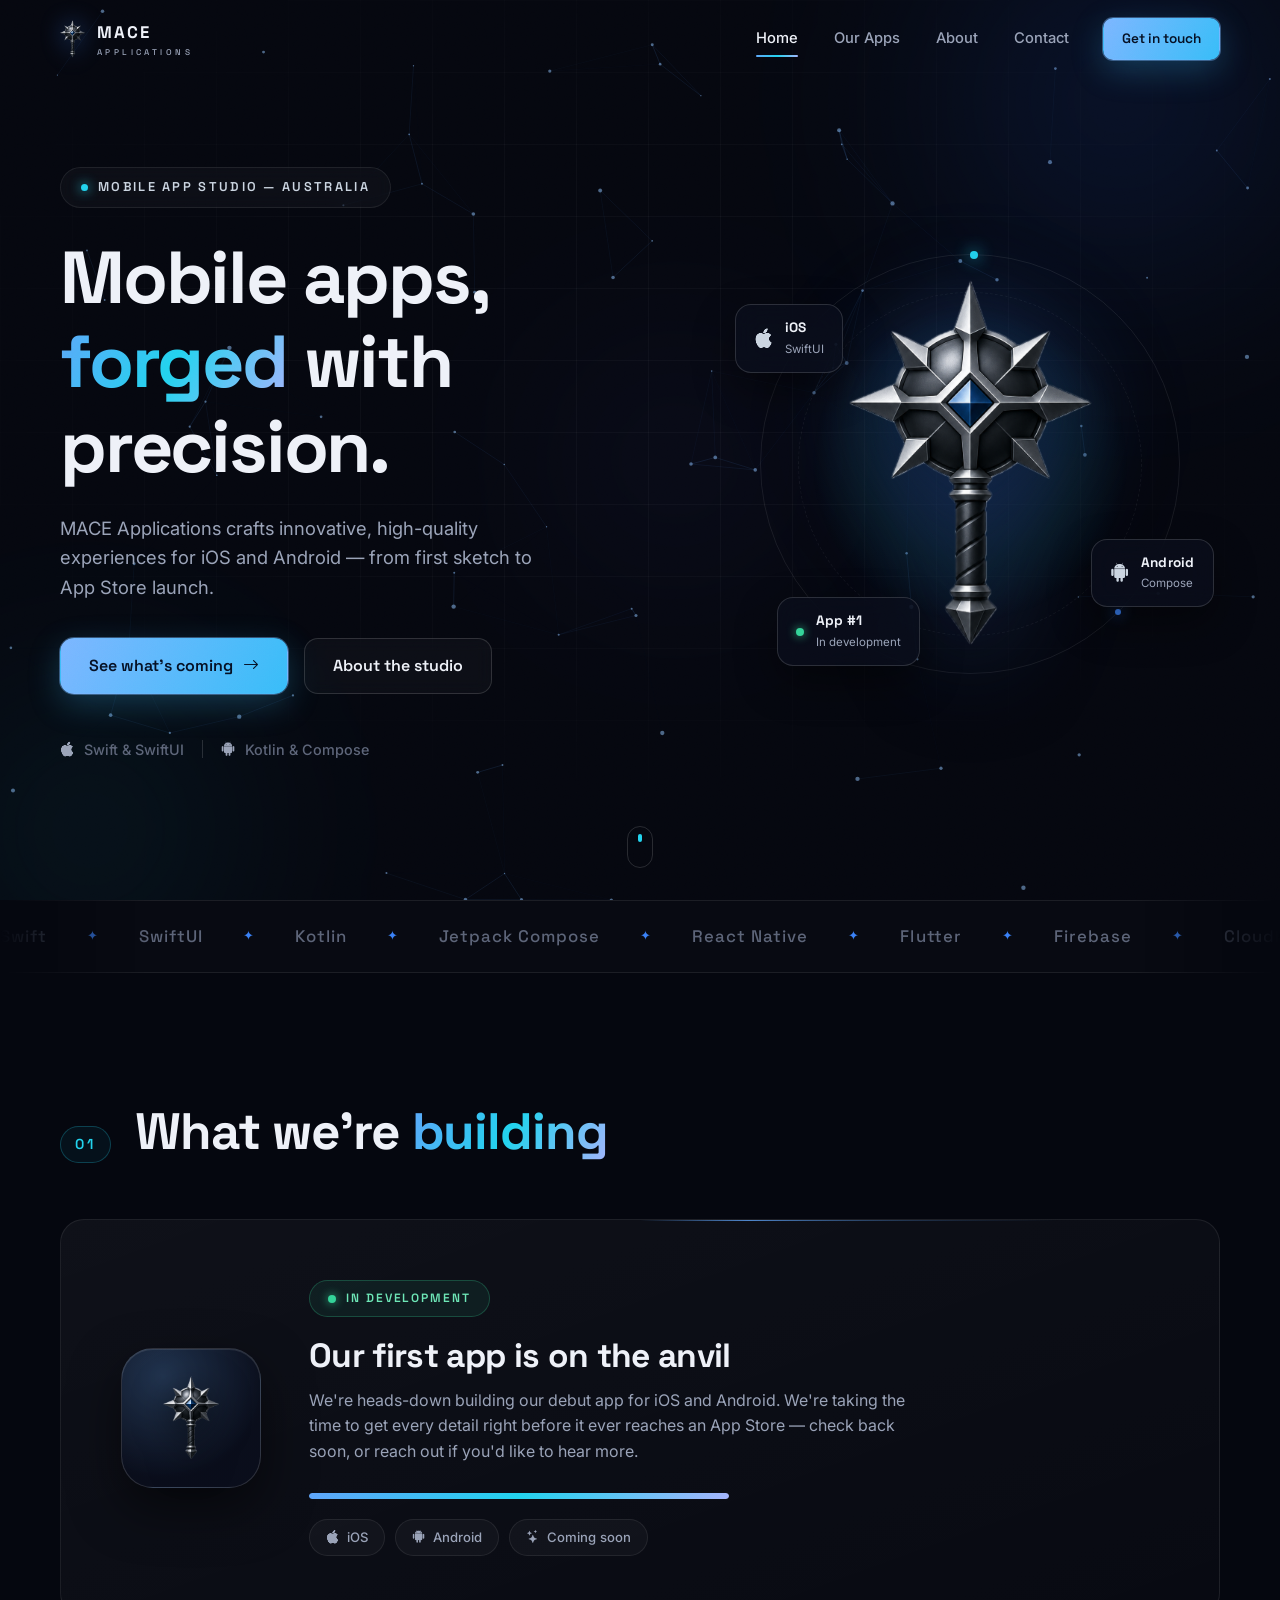
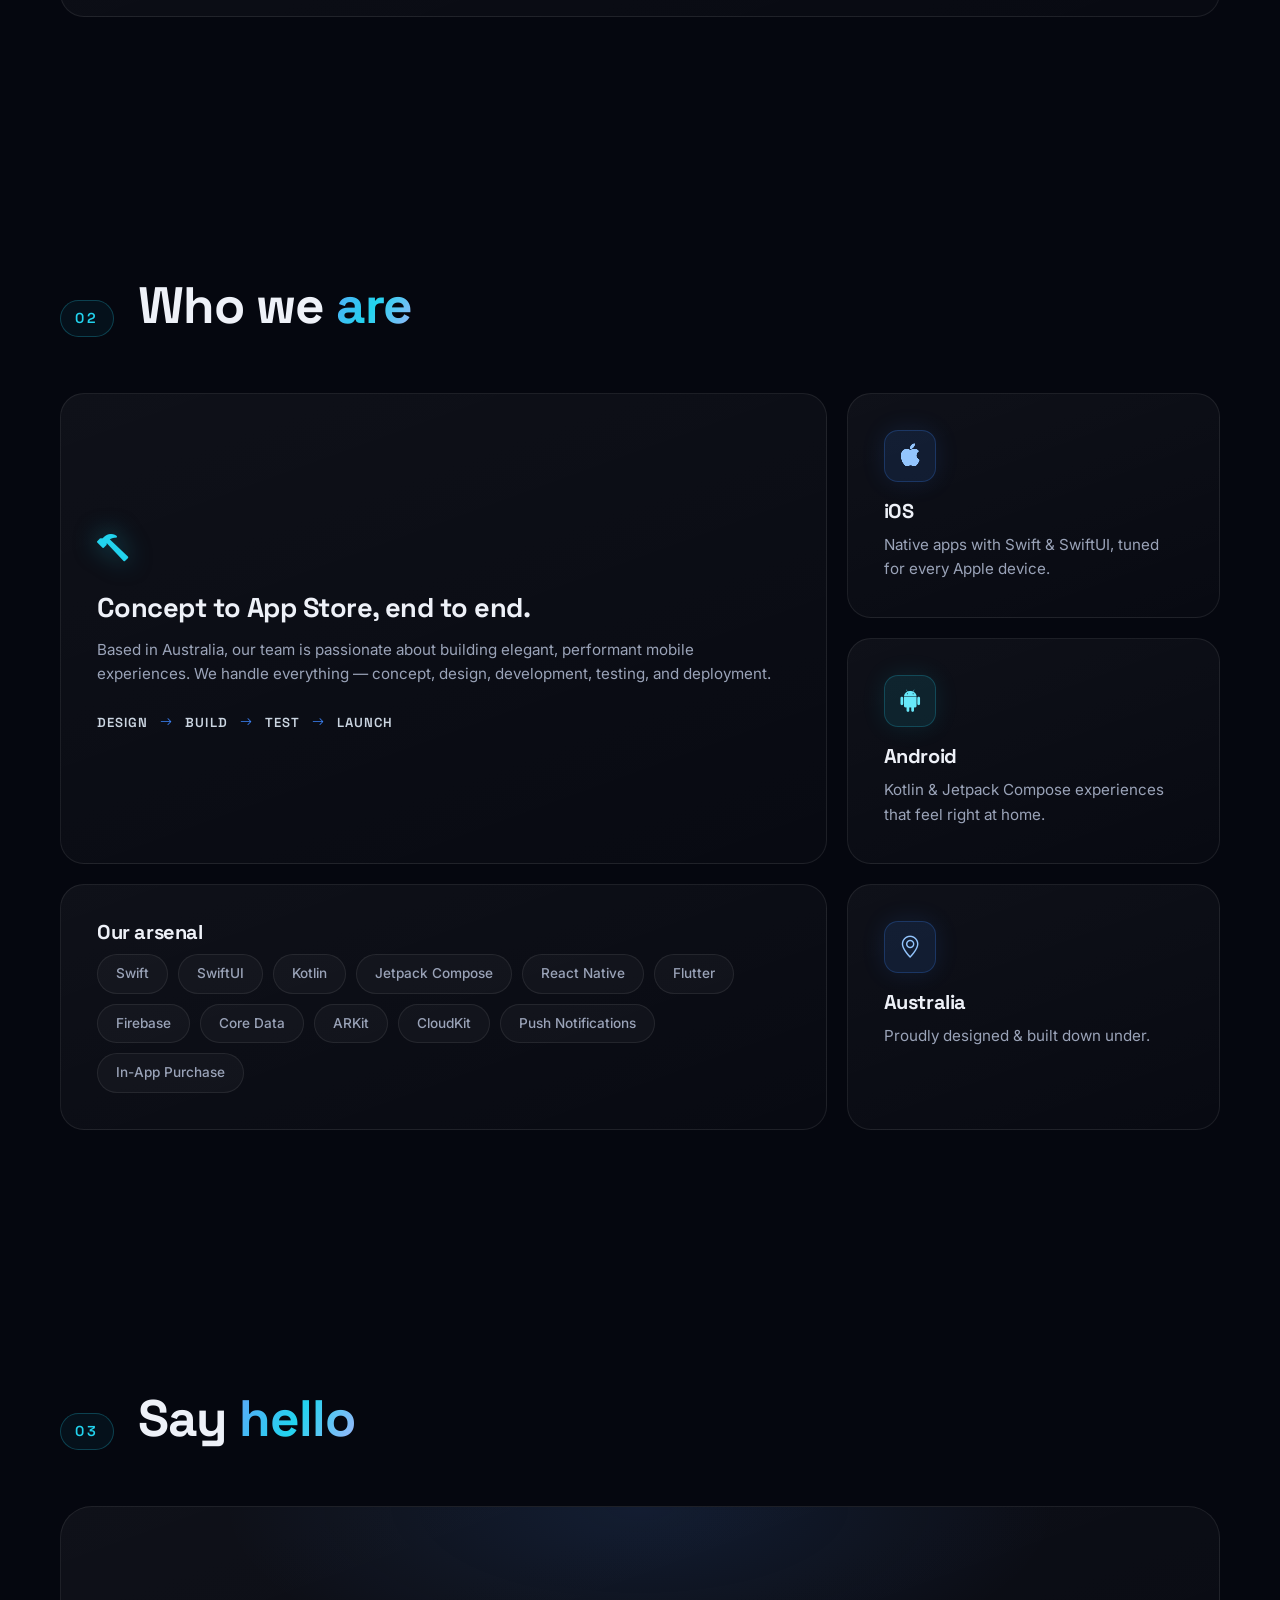
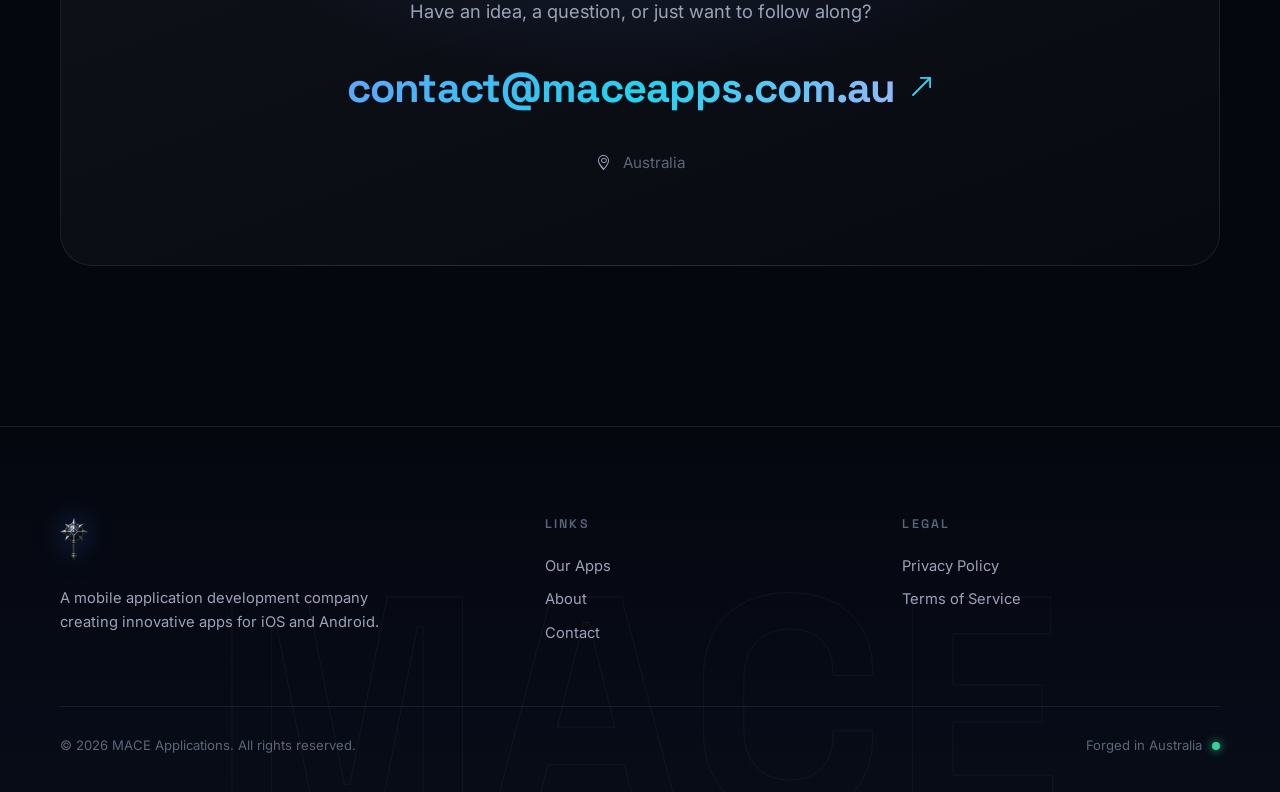
==== commit 78faa7ae: "Redesign site with dark, forged aesthetic and interactive effects Replace Bootstrap with fully custo" ====
--- a/index.html
+++ b/index.html
@@ -3,256 +3,292 @@
 <head>
   <meta charset="UTF-8">
   <meta name="viewport" content="width=device-width, initial-scale=1.0">
-  <meta name="description" content="MACE Applications is a mobile application development company creating innovative apps for iOS and Android.">
+  <meta name="description" content="MACE Applications is a mobile application development company forging innovative, high-quality apps for iOS and Android.">
   <meta name="keywords" content="mobile apps, iOS app developer, Android app developer, MACE Applications">
   <meta name="author" content="MACE Applications">
-
-  <title>MACE Applications</title>
-
-  <!-- Bootstrap 5 CSS -->
-  <link href="https://cdn.jsdelivr.net/npm/bootstrap@5.3.3/dist/css/bootstrap.min.css" rel="stylesheet">
-  <!-- Bootstrap Icons -->
+  <meta name="theme-color" content="#05070f">
+
+  <title>MACE Applications — Mobile Apps, Forged with Precision</title>
+
+  <!-- Bootstrap Icons (icon font only) -->
   <link href="https://cdn.jsdelivr.net/npm/bootstrap-icons@1.11.3/font/bootstrap-icons.css" rel="stylesheet">
   <!-- Google Fonts -->
   <link rel="preconnect" href="https://fonts.googleapis.com">
   <link rel="preconnect" href="https://fonts.gstatic.com" crossorigin>
-  <link href="https://fonts.googleapis.com/css2?family=Inter:wght@400;500;600;700;800;900&display=swap" rel="stylesheet">
+  <link href="https://fonts.googleapis.com/css2?family=Space+Grotesk:wght@400;500;600;700&family=Inter:wght@400;500;600;700&display=swap" rel="stylesheet">
   <!-- Custom CSS -->
   <link rel="stylesheet" href="css/style.css">
 </head>
 <body>
 
   <div class="grain-overlay" aria-hidden="true"></div>
+  <div class="scroll-progress" aria-hidden="true"></div>
+  <div class="cursor-glow" aria-hidden="true"></div>
 
   <!-- Navigation -->
-  <nav class="navbar navbar-expand-lg fixed-top" id="mainNav">
-    <div class="container">
-      <a class="navbar-brand" href="index.html">
-        <img src="assets/app image.png" alt="MACE Applications" height="36">
+  <header class="site-nav" id="mainNav">
+    <div class="container nav-inner">
+      <a class="nav-brand" href="#home">
+        <img src="assets/mace-logo.png" alt="" class="nav-brand-icon">
+        <span class="nav-brand-text">MACE<em>APPLICATIONS</em></span>
       </a>
-      <button class="navbar-toggler" type="button" data-bs-toggle="collapse" data-bs-target="#navbarNav" aria-controls="navbarNav" aria-expanded="false" aria-label="Toggle navigation">
-        <span class="navbar-toggler-icon"></span>
+      <nav class="nav-links" id="navLinks" aria-label="Primary">
+        <a href="#home" class="nav-link active">Home</a>
+        <a href="#apps" class="nav-link">Our Apps</a>
+        <a href="#about" class="nav-link">About</a>
+        <a href="#contact" class="nav-link">Contact</a>
+        <a href="mailto:contact@maceapps.com.au" class="btn btn-small btn-primary nav-cta">Get in touch</a>
+      </nav>
+      <button class="nav-toggle" id="navToggle" aria-label="Toggle navigation" aria-expanded="false" aria-controls="navLinks">
+        <span></span><span></span>
       </button>
-      <div class="collapse navbar-collapse" id="navbarNav">
-        <ul class="navbar-nav ms-auto">
-          <li class="nav-item">
-            <a class="nav-link active" href="#home">Home</a>
-          </li>
-          <li class="nav-item">
-            <a class="nav-link" href="#apps">Our Apps</a>
-          </li>
-          <li class="nav-item">
-            <a class="nav-link" href="#about">About</a>
-          </li>
-          <li class="nav-item">
-            <a class="nav-link" href="#contact">Contact</a>
-          </li>
-        </ul>
-      </div>
-    </div>
-  </nav>
-
-  <!-- Hero Section -->
-  <section id="home" class="hero-section d-flex align-items-center">
-    <div class="hero-glow hero-glow-a" aria-hidden="true"></div>
-    <div class="hero-glow hero-glow-b" aria-hidden="true"></div>
-    <div class="container position-relative">
-      <div class="row align-items-center g-5">
-        <div class="col-lg-6 text-center text-lg-start">
-          <img src="assets/mace-logo.png" alt="MACE Applications" class="hero-brand-logo d-block mx-auto mx-lg-0 mb-4">
-          <span class="hero-kicker">iOS &middot; Android &middot; App Development</span>
-          <h1 class="hero-title">Mobile apps people <span class="text-gradient">actually enjoy</span> using.</h1>
-          <p class="lead text-muted mb-4">
-            MACE Applications is a mobile app development company crafting innovative,
-            high-quality experiences for iOS and Android — from first sketch to App Store launch.
+    </div>
+  </header>
+
+  <main>
+    <!-- Hero -->
+    <section id="home" class="hero">
+      <canvas id="particleCanvas" class="hero-canvas" aria-hidden="true"></canvas>
+      <div class="hero-aurora" aria-hidden="true">
+        <div class="aurora-blob aurora-a"></div>
+        <div class="aurora-blob aurora-b"></div>
+        <div class="aurora-blob aurora-c"></div>
+      </div>
+      <div class="hero-grid-lines" aria-hidden="true"></div>
+
+      <div class="container hero-inner">
+        <div class="hero-copy">
+          <span class="kicker reveal">
+            <span class="kicker-dot"></span>
+            Mobile App Studio &mdash; Australia
+          </span>
+          <h1 class="hero-title reveal" data-reveal-delay="1">
+            Mobile apps,<br>
+            <span class="text-gradient">forged</span> with precision.
+          </h1>
+          <p class="hero-sub reveal" data-reveal-delay="2">
+            MACE Applications crafts innovative, high-quality experiences for
+            iOS and Android &mdash; from first sketch to App Store launch.
           </p>
-          <div class="d-flex flex-wrap gap-3 justify-content-center justify-content-lg-start">
-            <a href="#apps" class="btn btn-primary btn-lg px-4">
-              What We're Building <i class="bi bi-arrow-right ms-2"></i>
+          <div class="hero-actions reveal" data-reveal-delay="3">
+            <a href="#apps" class="btn btn-primary btn-magnetic">
+              <span>See what's coming</span>
+              <i class="bi bi-arrow-right"></i>
             </a>
-            <a href="#about" class="btn btn-outline-secondary btn-lg px-4">
-              About Us
+            <a href="#about" class="btn btn-ghost btn-magnetic">
+              <span>About the studio</span>
             </a>
           </div>
-        </div>
-        <div class="col-lg-6 text-center">
-          <div class="hero-image-wrapper">
-            <div class="floating-phone phone-left">
-              <div class="phone-notch"></div>
-              <div class="phone-screen">
-                <div class="phone-ui-bar"></div>
-                <div class="phone-ui-card"></div>
-                <div class="phone-ui-card phone-ui-card-sm"></div>
-              </div>
-            </div>
-            <div class="floating-phone phone-right">
-              <div class="phone-notch"></div>
-              <div class="phone-screen phone-screen-alt">
-                <div class="phone-ui-bar"></div>
-                <div class="phone-ui-card"></div>
-                <div class="phone-ui-card phone-ui-card-sm"></div>
-              </div>
-            </div>
-          </div>
-        </div>
-      </div>
-    </div>
-    <a href="#apps" class="scroll-cue" aria-label="Scroll to next section">
-      <i class="bi bi-chevron-down"></i>
-    </a>
-    <div class="hero-shape"></div>
-  </section>
-
-  <!-- Our Apps Section -->
-  <section id="apps" class="section-padding bg-light">
-    <div class="container">
-      <div class="coming-soon-card spotlight">
-        <div class="coming-soon-icon">
-          <img src="assets/Transparent icon-only mace logo for Mace Applications.png" alt="MACE Applications icon">
-        </div>
-        <div class="coming-soon-body">
-          <span class="coming-soon-badge"><i class="bi bi-hourglass-split me-2"></i>In Development</span>
-          <h2 class="fw-bold mb-3">Our first app is in the works</h2>
-          <p class="text-muted mb-0">
-            We're heads-down building our debut app for iOS and Android. We're taking the time
-            to get the details right before it ever reaches an App Store — check back soon,
-            or reach out below if you'd like to hear more.
-          </p>
-        </div>
-      </div>
-    </div>
-  </section>
-
-  <!-- About Section -->
-  <section id="about" class="section-padding">
-    <div class="container">
-      <div class="row mb-5">
-        <div class="col-lg-8">
-          <h2 class="display-5 fw-bold mb-3">About MACE Applications</h2>
-          <p class="lead text-muted mb-0">
-            We are a mobile application development company focused on creating
-            high-quality, user-friendly apps for iOS and Android platforms.
-          </p>
-        </div>
-      </div>
-      <div class="about-bento">
-        <div class="bento-item bento-main spotlight">
-          <p class="text-muted mb-0">
-            Based in Australia, our team is passionate about building elegant,
-            performant mobile experiences. We handle everything from concept and
-            design through to development, testing, and App Store deployment.
-          </p>
-        </div>
-        <div class="bento-item bento-ios spotlight">
-          <div class="stat-icon bg-primary-subtle text-primary rounded-circle p-2 mb-3">
-            <i class="bi bi-phone fs-5"></i>
-          </div>
-          <h3 class="fw-bold mb-0">iOS</h3>
-          <p class="text-muted mb-0 small">Swift &amp; SwiftUI</p>
-        </div>
-        <div class="bento-item bento-android spotlight">
-          <div class="stat-icon bg-success-subtle text-success rounded-circle p-2 mb-3">
-            <i class="bi bi-android2 fs-5"></i>
-          </div>
-          <h3 class="fw-bold mb-0">Android</h3>
-          <p class="text-muted mb-0 small">Kotlin &amp; Jetpack Compose</p>
-        </div>
-        <div class="bento-item bento-tech spotlight">
-          <h5 class="fw-bold mb-3">Technologies</h5>
-          <div class="d-flex flex-wrap gap-2">
-            <span class="badge bg-white text-dark border px-3 py-2">Swift</span>
-            <span class="badge bg-white text-dark border px-3 py-2">SwiftUI</span>
-            <span class="badge bg-white text-dark border px-3 py-2">Kotlin</span>
-            <span class="badge bg-white text-dark border px-3 py-2">Jetpack Compose</span>
-            <span class="badge bg-white text-dark border px-3 py-2">React Native</span>
-            <span class="badge bg-white text-dark border px-3 py-2">Flutter</span>
-            <span class="badge bg-white text-dark border px-3 py-2">Firebase</span>
-            <span class="badge bg-white text-dark border px-3 py-2">Core Data</span>
-            <span class="badge bg-white text-dark border px-3 py-2">ARKit</span>
-            <span class="badge bg-white text-dark border px-3 py-2">CloudKit</span>
-            <span class="badge bg-white text-dark border px-3 py-2">Push Notifications</span>
-            <span class="badge bg-white text-dark border px-3 py-2">In-App Purchase</span>
-          </div>
-        </div>
-      </div>
-    </div>
-  </section>
-
-  <!-- Contact Section -->
-  <section id="contact" class="section-padding bg-light">
-    <div class="container">
-      <div class="row text-center mb-5">
-        <div class="col-lg-8 mx-auto">
-          <h2 class="display-5 fw-bold mb-3">Contact Us</h2>
-          <p class="lead text-muted">Get in touch with the MACE Applications team.</p>
-        </div>
-      </div>
-      <div class="row justify-content-center">
-        <div class="col-lg-8">
-          <div class="row g-4">
-            <div class="col-md-6">
-              <a href="mailto:contact@maceapps.com.au" class="contact-card spotlight d-block text-center text-decoration-none h-100">
-                <div class="contact-icon bg-primary-subtle text-primary rounded-circle p-3 mx-auto mb-3">
-                  <i class="bi bi-envelope fs-4"></i>
-                </div>
-                <h5 class="fw-bold">Email</h5>
-                <p class="text-muted mb-0">contact@maceapps.com.au</p>
-              </a>
-            </div>
-            <div class="col-md-6">
-              <div class="contact-card spotlight text-center h-100">
-                <div class="contact-icon bg-primary-subtle text-primary rounded-circle p-3 mx-auto mb-3">
-                  <i class="bi bi-geo-alt fs-4"></i>
-                </div>
-                <h5 class="fw-bold">Location</h5>
-                <p class="text-muted mb-0">Australia</p>
-              </div>
-            </div>
-          </div>
-        </div>
-      </div>
-    </div>
-  </section>
+          <div class="hero-meta reveal" data-reveal-delay="4">
+            <div class="meta-item"><i class="bi bi-apple"></i> Swift &amp; SwiftUI</div>
+            <div class="meta-divider"></div>
+            <div class="meta-item"><i class="bi bi-android2"></i> Kotlin &amp; Compose</div>
+          </div>
+        </div>
+
+        <div class="hero-visual reveal" data-reveal-delay="2">
+          <div class="mace-stage" id="tiltStage">
+            <div class="mace-ring ring-outer" aria-hidden="true"></div>
+            <div class="mace-ring ring-inner" aria-hidden="true"></div>
+            <div class="mace-glow" aria-hidden="true"></div>
+            <img src="assets/mace-logo.png" alt="MACE Applications logo" class="mace-emblem">
+            <div class="float-chip chip-ios" aria-hidden="true">
+              <i class="bi bi-apple"></i>
+              <div><strong>iOS</strong><span>SwiftUI</span></div>
+            </div>
+            <div class="float-chip chip-android" aria-hidden="true">
+              <i class="bi bi-android2"></i>
+              <div><strong>Android</strong><span>Compose</span></div>
+            </div>
+            <div class="float-chip chip-status" aria-hidden="true">
+              <span class="pulse-dot"></span>
+              <div><strong>App&nbsp;#1</strong><span>In development</span></div>
+            </div>
+          </div>
+        </div>
+      </div>
+
+      <a href="#apps" class="scroll-cue" aria-label="Scroll to next section">
+        <span class="scroll-cue-track"><span class="scroll-cue-thumb"></span></span>
+      </a>
+    </section>
+
+    <!-- Tech marquee -->
+    <div class="marquee" aria-hidden="true">
+      <div class="marquee-track">
+        <div class="marquee-group">
+          <span>Swift</span><span class="marquee-star">✦</span>
+          <span>SwiftUI</span><span class="marquee-star">✦</span>
+          <span>Kotlin</span><span class="marquee-star">✦</span>
+          <span>Jetpack Compose</span><span class="marquee-star">✦</span>
+          <span>React Native</span><span class="marquee-star">✦</span>
+          <span>Flutter</span><span class="marquee-star">✦</span>
+          <span>Firebase</span><span class="marquee-star">✦</span>
+          <span>CloudKit</span><span class="marquee-star">✦</span>
+          <span>ARKit</span><span class="marquee-star">✦</span>
+          <span>Core Data</span><span class="marquee-star">✦</span>
+        </div>
+        <div class="marquee-group">
+          <span>Swift</span><span class="marquee-star">✦</span>
+          <span>SwiftUI</span><span class="marquee-star">✦</span>
+          <span>Kotlin</span><span class="marquee-star">✦</span>
+          <span>Jetpack Compose</span><span class="marquee-star">✦</span>
+          <span>React Native</span><span class="marquee-star">✦</span>
+          <span>Flutter</span><span class="marquee-star">✦</span>
+          <span>Firebase</span><span class="marquee-star">✦</span>
+          <span>CloudKit</span><span class="marquee-star">✦</span>
+          <span>ARKit</span><span class="marquee-star">✦</span>
+          <span>Core Data</span><span class="marquee-star">✦</span>
+        </div>
+      </div>
+    </div>
+
+    <!-- Our Apps -->
+    <section id="apps" class="section">
+      <div class="container">
+        <div class="section-head reveal">
+          <span class="section-index">01</span>
+          <h2 class="section-title">What we're <span class="text-gradient">building</span></h2>
+        </div>
+
+        <div class="forge-card spotlight reveal" data-reveal-delay="1">
+          <div class="forge-card-border" aria-hidden="true"></div>
+          <div class="forge-icon">
+            <img src="assets/mace-logo.png" alt="">
+          </div>
+          <div class="forge-body">
+            <span class="status-badge">
+              <span class="pulse-dot"></span> In development
+            </span>
+            <h3>Our first app is on the anvil</h3>
+            <p>
+              We're heads-down building our debut app for iOS and Android. We're
+              taking the time to get every detail right before it ever reaches an
+              App Store &mdash; check back soon, or reach out if you'd like to hear more.
+            </p>
+            <div class="forge-progress" aria-hidden="true">
+              <div class="forge-progress-bar"></div>
+            </div>
+            <div class="forge-tags">
+              <span class="tag"><i class="bi bi-apple"></i> iOS</span>
+              <span class="tag"><i class="bi bi-android2"></i> Android</span>
+              <span class="tag"><i class="bi bi-stars"></i> Coming soon</span>
+            </div>
+          </div>
+        </div>
+      </div>
+    </section>
+
+    <!-- About -->
+    <section id="about" class="section">
+      <div class="container">
+        <div class="section-head reveal">
+          <span class="section-index">02</span>
+          <h2 class="section-title">Who we <span class="text-gradient">are</span></h2>
+        </div>
+
+        <div class="bento">
+          <div class="bento-item bento-main spotlight reveal">
+            <i class="bi bi-hammer bento-glyph" aria-hidden="true"></i>
+            <h3>Concept to App&nbsp;Store, end to end.</h3>
+            <p>
+              Based in Australia, our team is passionate about building elegant,
+              performant mobile experiences. We handle everything &mdash; concept,
+              design, development, testing, and deployment.
+            </p>
+            <div class="bento-steps">
+              <span>Design</span><i class="bi bi-arrow-right"></i>
+              <span>Build</span><i class="bi bi-arrow-right"></i>
+              <span>Test</span><i class="bi bi-arrow-right"></i>
+              <span>Launch</span>
+            </div>
+          </div>
+
+          <div class="bento-item spotlight reveal" data-reveal-delay="1">
+            <div class="bento-icon icon-blue"><i class="bi bi-apple"></i></div>
+            <h4>iOS</h4>
+            <p>Native apps with Swift &amp; SwiftUI, tuned for every Apple device.</p>
+          </div>
+
+          <div class="bento-item spotlight reveal" data-reveal-delay="2">
+            <div class="bento-icon icon-cyan"><i class="bi bi-android2"></i></div>
+            <h4>Android</h4>
+            <p>Kotlin &amp; Jetpack Compose experiences that feel right at home.</p>
+          </div>
+
+          <div class="bento-item bento-wide spotlight reveal" data-reveal-delay="1">
+            <h4>Our arsenal</h4>
+            <div class="chip-cloud">
+              <span class="chip">Swift</span>
+              <span class="chip">SwiftUI</span>
+              <span class="chip">Kotlin</span>
+              <span class="chip">Jetpack Compose</span>
+              <span class="chip">React Native</span>
+              <span class="chip">Flutter</span>
+              <span class="chip">Firebase</span>
+              <span class="chip">Core Data</span>
+              <span class="chip">ARKit</span>
+              <span class="chip">CloudKit</span>
+              <span class="chip">Push Notifications</span>
+              <span class="chip">In-App Purchase</span>
+            </div>
+          </div>
+
+          <div class="bento-item bento-loc spotlight reveal" data-reveal-delay="2">
+            <div class="bento-icon icon-blue"><i class="bi bi-geo-alt"></i></div>
+            <h4>Australia</h4>
+            <p>Proudly designed &amp; built down under.</p>
+          </div>
+        </div>
+      </div>
+    </section>
+
+    <!-- Contact -->
+    <section id="contact" class="section section-contact">
+      <div class="container">
+        <div class="section-head reveal">
+          <span class="section-index">03</span>
+          <h2 class="section-title">Say <span class="text-gradient">hello</span></h2>
+        </div>
+
+        <div class="contact-panel spotlight reveal" data-reveal-delay="1">
+          <p class="contact-lead">Have an idea, a question, or just want to follow along?</p>
+          <a href="mailto:contact@maceapps.com.au" class="contact-mail btn-magnetic">
+            contact@maceapps.com.au
+            <i class="bi bi-arrow-up-right"></i>
+          </a>
+          <div class="contact-loc"><i class="bi bi-geo-alt"></i> Australia</div>
+        </div>
+      </div>
+    </section>
+  </main>
 
   <!-- Footer -->
-  <footer class="footer bg-dark text-white pt-5 pb-4">
-    <div class="container">
-      <div class="row g-4">
-        <div class="col-lg-5">
-          <img src="assets/app image transparent.png" alt="MACE Applications" height="36" class="mb-3">
-          <p class="text-white-50">
-            A mobile application development company creating innovative apps
-            for iOS and Android.
-          </p>
-        </div>
-        <div class="col-6 col-lg-3">
-          <h6 class="fw-bold mb-3">Links</h6>
-          <ul class="list-unstyled">
-            <li class="mb-2"><a href="#apps" class="text-white-50 text-decoration-none">Our Apps</a></li>
-            <li class="mb-2"><a href="#about" class="text-white-50 text-decoration-none">About</a></li>
-            <li class="mb-2"><a href="#contact" class="text-white-50 text-decoration-none">Contact</a></li>
-          </ul>
-        </div>
-        <div class="col-6 col-lg-4">
-          <h6 class="fw-bold mb-3">Legal</h6>
-          <ul class="list-unstyled">
-            <li class="mb-2"><a href="#" class="text-white-50 text-decoration-none">Privacy Policy</a></li>
-            <li class="mb-2"><a href="#" class="text-white-50 text-decoration-none">Terms of Service</a></li>
-          </ul>
-        </div>
-      </div>
-      <hr class="my-4 border-secondary">
-      <div class="row">
-        <div class="col-12 text-center">
-          <p class="text-white-50 mb-0 small">&copy; 2026 MACE Applications. All rights reserved.</p>
-        </div>
-      </div>
+  <footer class="footer">
+    <div class="footer-wordmark" aria-hidden="true">MACE</div>
+    <div class="container footer-inner">
+      <div class="footer-brand">
+        <img src="assets/mace-logo.png" alt="MACE Applications">
+        <p>A mobile application development company creating innovative apps for iOS and Android.</p>
+      </div>
+      <div class="footer-col">
+        <h6>Links</h6>
+        <a href="#apps">Our Apps</a>
+        <a href="#about">About</a>
+        <a href="#contact">Contact</a>
+      </div>
+      <div class="footer-col">
+        <h6>Legal</h6>
+        <a href="#">Privacy Policy</a>
+        <a href="#">Terms of Service</a>
+      </div>
+    </div>
+    <div class="container footer-bottom">
+      <p>&copy; 2026 MACE Applications. All rights reserved.</p>
+      <p class="footer-forged">Forged in Australia <span class="pulse-dot"></span></p>
     </div>
   </footer>
 
-  <!-- Bootstrap JS -->
-  <script src="https://cdn.jsdelivr.net/npm/bootstrap@5.3.3/dist/js/bootstrap.bundle.min.js"></script>
-  <!-- Custom JS -->
   <script src="js/main.js"></script>
 </body>
 </html>
--- a/css/style.css
+++ b/css/style.css
@@ -1,311 +1,761 @@
 /* ============================================
-   MACE Applications - Custom Styles
+   MACE Applications — Custom Styles
+   Dark, forged, electric.
    ============================================ */
 
 :root {
-  --mace-primary: #4F46E5;
-  --mace-primary-dark: #3730A3;
-  --mace-secondary: #6B7280;
-  --mace-dark: #111827;
-  --mace-light: #F9FAFB;
-  --mace-gradient: linear-gradient(135deg, #4F46E5 0%, #7C3AED 100%);
-  --mace-gradient-text: linear-gradient(135deg, #4F46E5 0%, #A855F7 100%);
+  --bg: #05070f;
+  --bg-raised: #0a0e1c;
+  --surface: rgba(255, 255, 255, 0.03);
+  --surface-strong: rgba(255, 255, 255, 0.06);
+  --border: rgba(255, 255, 255, 0.08);
+  --border-strong: rgba(255, 255, 255, 0.14);
+  --text: #eef1f8;
+  --text-dim: #9aa3b8;
+  --text-faint: #5d6579;
+  --blue: #3b82f6;
+  --cyan: #22d3ee;
+  --steel: #cbd5e1;
+  --accent-gradient: linear-gradient(120deg, #60a5fa 0%, #22d3ee 50%, #a5b4fc 100%);
+  --glow-blue: rgba(59, 130, 246, 0.35);
+  --font-display: 'Space Grotesk', 'Inter', sans-serif;
+  --font-body: 'Inter', -apple-system, BlinkMacSystemFont, sans-serif;
+  --nav-height: 76px;
+  --radius: 24px;
+  --ease-out: cubic-bezier(0.22, 1, 0.36, 1);
 }
 
 /* ========== Base ========== */
+*,
+*::before,
+*::after {
+  box-sizing: border-box;
+}
+
+html {
+  scroll-behavior: smooth;
+  scroll-padding-top: var(--nav-height);
+}
+
 body {
-  font-family: 'Inter', -apple-system, BlinkMacSystemFont, 'Segoe UI', sans-serif;
-  color: var(--mace-dark);
+  margin: 0;
+  font-family: var(--font-body);
+  background: var(--bg);
+  color: var(--text);
   overflow-x: hidden;
-  scroll-behavior: smooth;
-}
-
-.section-padding {
-  padding: 120px 0;
-}
-
-/* Subtle grain texture over the whole page for depth */
+  -webkit-font-smoothing: antialiased;
+  line-height: 1.6;
+}
+
+h1, h2, h3, h4, h5, h6 {
+  font-family: var(--font-display);
+  line-height: 1.15;
+  margin: 0 0 0.5em;
+  letter-spacing: -0.02em;
+}
+
+p {
+  margin: 0 0 1em;
+}
+
+a {
+  color: inherit;
+  text-decoration: none;
+}
+
+img {
+  max-width: 100%;
+}
+
+.container {
+  width: min(1160px, 100% - 48px);
+  margin-inline: auto;
+}
+
+.text-gradient {
+  background: var(--accent-gradient);
+  -webkit-background-clip: text;
+  background-clip: text;
+  -webkit-text-fill-color: transparent;
+  color: transparent;
+}
+
+::selection {
+  background: rgba(59, 130, 246, 0.35);
+  color: #fff;
+}
+
+/* Film grain */
 .grain-overlay {
   position: fixed;
   inset: 0;
   z-index: 2000;
   pointer-events: none;
-  opacity: 0.035;
+  opacity: 0.05;
   mix-blend-mode: overlay;
   background-image: url("data:image/svg+xml,%3Csvg xmlns='http://www.w3.org/2000/svg' width='120' height='120'%3E%3Cfilter id='n'%3E%3CfeTurbulence type='fractalNoise' baseFrequency='0.9' numOctaves='2' stitchTiles='stitch'/%3E%3C/filter%3E%3Crect width='100%25' height='100%25' filter='url(%23n)'/%3E%3C/svg%3E");
 }
 
+/* Scroll progress bar */
+.scroll-progress {
+  position: fixed;
+  top: 0;
+  left: 0;
+  height: 2px;
+  width: 100%;
+  z-index: 1600;
+  background: var(--accent-gradient);
+  transform-origin: 0 50%;
+  transform: scaleX(0);
+  pointer-events: none;
+}
+
+/* Cursor glow (desktop) */
+.cursor-glow {
+  position: fixed;
+  top: 0;
+  left: 0;
+  width: 520px;
+  height: 520px;
+  margin: -260px 0 0 -260px;
+  border-radius: 50%;
+  pointer-events: none;
+  z-index: 1;
+  opacity: 0;
+  transition: opacity 0.6s ease;
+  background: radial-gradient(circle, rgba(59, 130, 246, 0.07) 0%, transparent 65%);
+}
+
+body.cursor-active .cursor-glow {
+  opacity: 1;
+}
+
+/* ========== Buttons ========== */
+.btn {
+  display: inline-flex;
+  align-items: center;
+  gap: 10px;
+  font-family: var(--font-display);
+  font-weight: 600;
+  font-size: 1rem;
+  padding: 14px 28px;
+  border-radius: 14px;
+  border: 1px solid transparent;
+  cursor: pointer;
+  transition: transform 0.3s var(--ease-out), box-shadow 0.3s ease, background 0.3s ease, border-color 0.3s ease;
+  will-change: transform;
+}
+
+.btn-small {
+  padding: 9px 18px;
+  font-size: 0.85rem;
+  border-radius: 10px;
+}
+
+.btn-primary {
+  color: #051024;
+  background: linear-gradient(120deg, #7cb6ff 0%, #38bdf8 100%);
+  box-shadow: 0 0 0 1px rgba(125, 182, 255, 0.4), 0 10px 32px rgba(56, 189, 248, 0.25);
+}
+
+.btn-primary:hover {
+  box-shadow: 0 0 0 1px rgba(125, 182, 255, 0.7), 0 14px 44px rgba(56, 189, 248, 0.45);
+}
+
+.btn-primary i {
+  transition: transform 0.3s var(--ease-out);
+}
+
+.btn-primary:hover i {
+  transform: translateX(4px);
+}
+
+.btn-ghost {
+  color: var(--text);
+  background: var(--surface);
+  border-color: var(--border-strong);
+  backdrop-filter: blur(8px);
+}
+
+.btn-ghost:hover {
+  background: var(--surface-strong);
+  border-color: rgba(255, 255, 255, 0.25);
+}
+
 /* ========== Navigation ========== */
-#mainNav {
-  background: rgba(255, 255, 255, 0.92);
-  backdrop-filter: blur(16px);
-  -webkit-backdrop-filter: blur(16px);
-  border-bottom: 1px solid rgba(0, 0, 0, 0.05);
-  transition: all 0.3s ease;
-  padding: 16px 0;
-}
-
-#mainNav.scrolled {
-  box-shadow: 0 4px 24px rgba(0, 0, 0, 0.08);
+.site-nav {
+  position: fixed;
+  top: 0;
+  left: 0;
+  right: 0;
+  z-index: 1500;
+  padding: 18px 0;
+  transition: padding 0.3s ease, background 0.3s ease, border-color 0.3s ease;
+  border-bottom: 1px solid transparent;
+}
+
+.site-nav.scrolled {
   padding: 10px 0;
-}
-
-.navbar-brand img {
-  transition: all 0.3s ease;
-}
-
-.navbar-brand img:hover {
-  opacity: 0.85;
+  background: rgba(5, 7, 15, 0.75);
+  backdrop-filter: blur(18px);
+  -webkit-backdrop-filter: blur(18px);
+  border-bottom-color: var(--border);
+}
+
+.nav-inner {
+  display: flex;
+  align-items: center;
+  justify-content: space-between;
+  gap: 24px;
+}
+
+.nav-brand {
+  display: flex;
+  align-items: center;
+  gap: 12px;
+}
+
+.nav-brand-icon {
+  height: 38px;
+  width: auto;
+  filter: drop-shadow(0 0 12px rgba(59, 130, 246, 0.45));
+}
+
+.nav-brand-text {
+  font-family: var(--font-display);
+  font-weight: 700;
+  font-size: 1.05rem;
+  letter-spacing: 0.12em;
+}
+
+.nav-brand-text em {
+  display: block;
+  font-style: normal;
+  font-weight: 500;
+  font-size: 0.52rem;
+  letter-spacing: 0.42em;
+  color: var(--text-dim);
+}
+
+.nav-links {
+  display: flex;
+  align-items: center;
+  gap: 8px;
 }
 
 .nav-link {
+  position: relative;
+  font-size: 0.92rem;
   font-weight: 500;
-  color: var(--mace-secondary) !important;
+  color: var(--text-dim);
+  padding: 8px 14px;
   transition: color 0.2s ease;
-  margin: 0 4px;
+}
+
+.nav-link::after {
+  content: '';
+  position: absolute;
+  left: 14px;
+  right: 14px;
+  bottom: 2px;
+  height: 2px;
+  border-radius: 2px;
+  background: var(--accent-gradient);
+  transform: scaleX(0);
+  transform-origin: left;
+  transition: transform 0.3s var(--ease-out);
 }
 
 .nav-link:hover,
 .nav-link.active {
-  color: var(--mace-primary) !important;
-}
-
-.btn-primary {
-  background: var(--mace-gradient);
-  border: none;
+  color: var(--text);
+}
+
+.nav-link:hover::after,
+.nav-link.active::after {
+  transform: scaleX(1);
+}
+
+.nav-cta {
+  margin-left: 12px;
+}
+
+.nav-toggle {
+  display: none;
+  flex-direction: column;
+  justify-content: center;
+  gap: 6px;
+  width: 44px;
+  height: 44px;
+  padding: 10px;
+  background: var(--surface);
+  border: 1px solid var(--border);
+  border-radius: 12px;
+  cursor: pointer;
+}
+
+.nav-toggle span {
+  display: block;
+  height: 2px;
+  border-radius: 2px;
+  background: var(--text);
+  transition: transform 0.3s var(--ease-out), opacity 0.3s ease;
+}
+
+.nav-toggle.open span:first-child {
+  transform: translateY(4px) rotate(45deg);
+}
+
+.nav-toggle.open span:last-child {
+  transform: translateY(-4px) rotate(-45deg);
+}
+
+/* ========== Hero ========== */
+.hero {
+  position: relative;
+  min-height: 100svh;
+  display: flex;
+  align-items: center;
+  padding: calc(var(--nav-height) + 48px) 0 96px;
+  overflow: hidden;
+}
+
+.hero-canvas {
+  position: absolute;
+  inset: 0;
+  z-index: 0;
+}
+
+.hero-aurora {
+  position: absolute;
+  inset: 0;
+  z-index: 0;
+  pointer-events: none;
+}
+
+.aurora-blob {
+  position: absolute;
+  border-radius: 50%;
+  filter: blur(90px);
+  opacity: 0.55;
+  animation: aurora-drift 18s ease-in-out infinite alternate;
+}
+
+.aurora-a {
+  width: 560px;
+  height: 560px;
+  top: -180px;
+  right: -120px;
+  background: radial-gradient(circle, rgba(37, 99, 235, 0.30) 0%, transparent 70%);
+}
+
+.aurora-b {
+  width: 460px;
+  height: 460px;
+  bottom: -160px;
+  left: -140px;
+  background: radial-gradient(circle, rgba(34, 211, 238, 0.16) 0%, transparent 70%);
+  animation-delay: -6s;
+}
+
+.aurora-c {
+  width: 380px;
+  height: 380px;
+  top: 30%;
+  left: 38%;
+  background: radial-gradient(circle, rgba(99, 102, 241, 0.14) 0%, transparent 70%);
+  animation-delay: -12s;
+}
+
+@keyframes aurora-drift {
+  0%   { transform: translate(0, 0) scale(1); }
+  50%  { transform: translate(40px, -30px) scale(1.08); }
+  100% { transform: translate(-30px, 30px) scale(0.96); }
+}
+
+.hero-grid-lines {
+  position: absolute;
+  inset: 0;
+  z-index: 0;
+  background-image:
+    linear-gradient(rgba(255, 255, 255, 0.03) 1px, transparent 1px),
+    linear-gradient(90deg, rgba(255, 255, 255, 0.03) 1px, transparent 1px);
+  background-size: 72px 72px;
+  mask-image: radial-gradient(ellipse 80% 70% at 50% 40%, black 30%, transparent 75%);
+  -webkit-mask-image: radial-gradient(ellipse 80% 70% at 50% 40%, black 30%, transparent 75%);
+}
+
+.hero-inner {
+  position: relative;
+  z-index: 2;
+  display: grid;
+  grid-template-columns: 1.1fr 0.9fr;
+  align-items: center;
+  gap: 48px;
+}
+
+.kicker {
+  display: inline-flex;
+  align-items: center;
+  gap: 10px;
+  font-family: var(--font-display);
+  font-size: 0.8rem;
   font-weight: 600;
-  border-radius: 12px;
-  transition: all 0.3s ease;
-}
-
-.btn-primary:hover {
-  transform: translateY(-2px);
-  box-shadow: 0 8px 24px rgba(79, 70, 229, 0.35);
-  background: var(--mace-gradient);
-}
-
-.btn-outline-secondary {
-  border-color: #D1D5DB;
+  letter-spacing: 0.18em;
+  text-transform: uppercase;
+  color: var(--steel);
+  background: var(--surface);
+  border: 1px solid var(--border);
+  border-radius: 999px;
+  padding: 9px 20px;
+  margin-bottom: 28px;
+  backdrop-filter: blur(8px);
+}
+
+.kicker-dot {
+  width: 7px;
+  height: 7px;
+  border-radius: 50%;
+  background: var(--cyan);
+  box-shadow: 0 0 12px var(--cyan);
+  animation: pulse 2.4s ease-in-out infinite;
+}
+
+.hero-title {
+  font-size: clamp(2.6rem, 5.2vw + 1rem, 4.6rem);
+  font-weight: 700;
+  letter-spacing: -0.03em;
+  margin-bottom: 24px;
+}
+
+.hero-sub {
+  font-size: 1.15rem;
+  color: var(--text-dim);
+  max-width: 480px;
+  margin-bottom: 36px;
+}
+
+.hero-actions {
+  display: flex;
+  flex-wrap: wrap;
+  gap: 16px;
+  margin-bottom: 44px;
+}
+
+.hero-meta {
+  display: flex;
+  align-items: center;
+  gap: 18px;
+  color: var(--text-faint);
+  font-size: 0.9rem;
+  font-weight: 500;
+}
+
+.hero-meta i {
+  margin-right: 6px;
+  color: var(--text-dim);
+}
+
+.meta-divider {
+  width: 1px;
+  height: 18px;
+  background: var(--border-strong);
+}
+
+/* Hero visual — the emblem stage */
+.hero-visual {
+  display: flex;
+  justify-content: center;
+}
+
+.mace-stage {
+  position: relative;
+  width: min(420px, 80vw);
+  aspect-ratio: 1;
+  display: flex;
+  align-items: center;
+  justify-content: center;
+  transform-style: preserve-3d;
+  will-change: transform;
+}
+
+.mace-glow {
+  position: absolute;
+  inset: 12%;
+  border-radius: 50%;
+  background: radial-gradient(circle, rgba(59, 130, 246, 0.28) 0%, rgba(34, 211, 238, 0.08) 45%, transparent 70%);
+  animation: glow-breathe 5s ease-in-out infinite;
+}
+
+@keyframes glow-breathe {
+  0%, 100% { transform: scale(1); opacity: 0.85; }
+  50%      { transform: scale(1.08); opacity: 1; }
+}
+
+.mace-ring {
+  position: absolute;
+  border-radius: 50%;
+  border: 1px solid rgba(255, 255, 255, 0.08);
+}
+
+.ring-outer {
+  inset: 0;
+  animation: spin 40s linear infinite;
+}
+
+.ring-outer::before {
+  content: '';
+  position: absolute;
+  top: -4px;
+  left: 50%;
+  width: 8px;
+  height: 8px;
+  border-radius: 50%;
+  background: var(--cyan);
+  box-shadow: 0 0 16px var(--cyan);
+}
+
+.ring-inner {
+  inset: 9%;
+  border-style: dashed;
+  border-color: rgba(255, 255, 255, 0.06);
+  animation: spin 60s linear infinite reverse;
+}
+
+.ring-inner::before {
+  content: '';
+  position: absolute;
+  bottom: 6%;
+  right: 6%;
+  width: 6px;
+  height: 6px;
+  border-radius: 50%;
+  background: var(--blue);
+  box-shadow: 0 0 14px var(--blue);
+}
+
+@keyframes spin {
+  to { transform: rotate(360deg); }
+}
+
+.mace-emblem {
+  position: relative;
+  width: 58%;
+  filter: drop-shadow(0 24px 48px rgba(0, 0, 0, 0.6)) drop-shadow(0 0 44px rgba(59, 130, 246, 0.35));
+  animation: emblem-float 6s ease-in-out infinite;
+  transform: translateZ(40px);
+}
+
+@keyframes emblem-float {
+  0%, 100% { translate: 0 0; }
+  50%      { translate: 0 -16px; }
+}
+
+/* Floating glass chips */
+.float-chip {
+  position: absolute;
+  display: flex;
+  align-items: center;
+  gap: 12px;
+  padding: 12px 18px;
+  border-radius: 16px;
+  background: rgba(10, 14, 28, 0.72);
+  border: 1px solid var(--border-strong);
+  backdrop-filter: blur(14px);
+  -webkit-backdrop-filter: blur(14px);
+  box-shadow: 0 16px 40px rgba(0, 0, 0, 0.45);
+  font-size: 0.8rem;
+  animation: chip-float 7s ease-in-out infinite;
+  transform: translateZ(70px);
+}
+
+.float-chip i {
+  font-size: 1.2rem;
+  color: var(--steel);
+}
+
+.float-chip strong {
+  display: block;
+  font-family: var(--font-display);
+  font-size: 0.85rem;
+  letter-spacing: 0.02em;
+}
+
+.float-chip span:not(.pulse-dot) {
+  color: var(--text-dim);
+  font-size: 0.72rem;
+}
+
+.chip-ios {
+  top: 12%;
+  left: -6%;
+  animation-delay: -1s;
+}
+
+.chip-android {
+  bottom: 16%;
+  right: -8%;
+  animation-delay: -3.5s;
+}
+
+.chip-status {
+  bottom: 2%;
+  left: 4%;
+  animation-delay: -5s;
+}
+
+@keyframes chip-float {
+  0%, 100% { translate: 0 0; }
+  50%      { translate: 0 -12px; }
+}
+
+.pulse-dot {
+  width: 8px;
+  height: 8px;
+  border-radius: 50%;
+  background: #34d399;
+  box-shadow: 0 0 10px rgba(52, 211, 153, 0.9);
+  animation: pulse 2s ease-in-out infinite;
+  flex-shrink: 0;
+}
+
+@keyframes pulse {
+  0%, 100% { opacity: 1; transform: scale(1); }
+  50%      { opacity: 0.5; transform: scale(0.8); }
+}
+
+/* Scroll cue */
+.scroll-cue {
+  position: absolute;
+  left: 50%;
+  bottom: 32px;
+  transform: translateX(-50%);
+  z-index: 2;
+}
+
+.scroll-cue-track {
+  display: block;
+  width: 26px;
+  height: 42px;
+  border: 1.5px solid var(--border-strong);
+  border-radius: 999px;
+  position: relative;
+}
+
+.scroll-cue-thumb {
+  position: absolute;
+  top: 7px;
+  left: 50%;
+  width: 4px;
+  height: 8px;
+  margin-left: -2px;
+  border-radius: 4px;
+  background: var(--cyan);
+  animation: cue-slide 2s ease-in-out infinite;
+}
+
+@keyframes cue-slide {
+  0%   { transform: translateY(0); opacity: 1; }
+  70%  { transform: translateY(14px); opacity: 0; }
+  100% { transform: translateY(0); opacity: 0; }
+}
+
+/* ========== Marquee ========== */
+.marquee {
+  position: relative;
+  padding: 22px 0;
+  border-top: 1px solid var(--border);
+  border-bottom: 1px solid var(--border);
+  background: rgba(255, 255, 255, 0.015);
+  overflow: hidden;
+  mask-image: linear-gradient(90deg, transparent, black 12%, black 88%, transparent);
+  -webkit-mask-image: linear-gradient(90deg, transparent, black 12%, black 88%, transparent);
+}
+
+.marquee-track {
+  display: flex;
+  width: max-content;
+  animation: marquee-scroll 30s linear infinite;
+}
+
+.marquee:hover .marquee-track {
+  animation-play-state: paused;
+}
+
+.marquee-group {
+  display: flex;
+  align-items: center;
+  gap: 40px;
+  padding-right: 40px;
+  font-family: var(--font-display);
+  font-size: 1.05rem;
+  font-weight: 500;
+  letter-spacing: 0.06em;
+  color: var(--text-faint);
+  white-space: nowrap;
+}
+
+.marquee-group span:hover {
+  color: var(--steel);
+}
+
+.marquee-star {
+  color: var(--blue);
+  font-size: 0.8rem;
+}
+
+@keyframes marquee-scroll {
+  to { transform: translateX(-50%); }
+}
+
+/* ========== Sections ========== */
+.section {
+  position: relative;
+  padding: 130px 0;
+}
+
+.section-head {
+  display: flex;
+  align-items: baseline;
+  gap: 24px;
+  margin-bottom: 56px;
+}
+
+.section-index {
+  font-family: var(--font-display);
+  font-size: 0.9rem;
   font-weight: 600;
-  border-radius: 12px;
-  transition: all 0.3s ease;
-}
-
-.btn-outline-secondary:hover {
-  transform: translateY(-2px);
-  box-shadow: 0 4px 12px rgba(0, 0, 0, 0.08);
-}
-
-/* ========== Hero ========== */
-.hero-section {
-  min-height: 100vh;
-  padding-top: 100px;
-  position: relative;
-  background: linear-gradient(180deg, #EEF2FF 0%, #FFFFFF 100%);
-  overflow: hidden;
-}
-
-.hero-glow {
-  position: absolute;
-  border-radius: 50%;
-  filter: blur(80px);
-  pointer-events: none;
-  z-index: 0;
-}
-
-.hero-glow-a {
-  width: 480px;
-  height: 480px;
-  top: -160px;
-  right: -120px;
-  background: radial-gradient(circle, rgba(124, 58, 237, 0.18) 0%, rgba(124, 58, 237, 0) 70%);
-}
-
-.hero-glow-b {
-  width: 420px;
-  height: 420px;
-  bottom: -140px;
-  left: -140px;
-  background: radial-gradient(circle, rgba(79, 70, 229, 0.14) 0%, rgba(79, 70, 229, 0) 70%);
-}
-
-.hero-brand-logo {
-  width: 72px;
-  height: 72px;
-  object-fit: contain;
-}
-
-.hero-kicker {
-  display: inline-block;
-  font-size: 0.85rem;
-  font-weight: 600;
-  letter-spacing: 0.04em;
-  color: var(--mace-primary);
-  background: rgba(79, 70, 229, 0.08);
-  border: 1px solid rgba(79, 70, 229, 0.15);
+  letter-spacing: 0.2em;
+  color: var(--cyan);
+  padding: 6px 14px;
+  border: 1px solid rgba(34, 211, 238, 0.25);
   border-radius: 999px;
-  padding: 6px 16px;
-  margin-bottom: 20px;
-}
-
-.hero-title {
-  font-size: clamp(2.25rem, 4.5vw + 1rem, 3.75rem);
-  font-weight: 800;
-  line-height: 1.1;
-  letter-spacing: -0.02em;
-  margin-bottom: 24px;
-}
-
-.text-gradient {
-  background: var(--mace-gradient-text);
-  -webkit-background-clip: text;
-  -webkit-text-fill-color: transparent;
-  background-clip: text;
-}
-
-.hero-shape {
-  position: absolute;
-  bottom: 0;
-  left: 0;
-  width: 100%;
-  height: 80px;
-  background: white;
-  clip-path: ellipse(70% 100% at 50% 100%);
-}
-
-.scroll-cue {
-  position: absolute;
-  left: 50%;
-  bottom: 100px;
-  transform: translateX(-50%);
-  color: var(--mace-secondary);
-  font-size: 1.25rem;
-  z-index: 1;
-  animation: bounce 2s ease-in-out infinite;
-}
-
-@keyframes bounce {
-  0%, 100% { transform: translate(-50%, 0); opacity: 0.6; }
-  50% { transform: translate(-50%, 8px); opacity: 1; }
-}
-
-/* Floating phones decoration */
-.hero-image-wrapper {
-  position: relative;
-  height: 500px;
-  z-index: 1;
-}
-
-.floating-phone {
-  position: absolute;
-  width: 180px;
-  height: 360px;
-  background: var(--mace-dark);
-  border-radius: 28px;
-  padding: 12px;
-  box-shadow: 0 24px 64px rgba(0, 0, 0, 0.15);
-  animation: float 6s ease-in-out infinite;
-}
-
-.phone-notch {
-  position: absolute;
-  top: 12px;
-  left: 50%;
-  transform: translateX(-50%);
-  width: 56px;
-  height: 6px;
-  border-radius: 999px;
-  background: rgba(255, 255, 255, 0.15);
-  z-index: 1;
-}
-
-.floating-phone .phone-screen {
-  width: 100%;
-  height: 100%;
-  background: linear-gradient(135deg, #4F46E5 0%, #7C3AED 50%, #A855F7 100%);
-  border-radius: 18px;
-  padding: 28px 16px 16px;
-  display: flex;
-  flex-direction: column;
-  gap: 10px;
-}
-
-.phone-screen-alt {
-  background: linear-gradient(135deg, #312E81 0%, #6D28D9 60%, #A855F7 100%);
-}
-
-.phone-ui-bar {
-  height: 10px;
-  width: 60%;
-  border-radius: 999px;
-  background: rgba(255, 255, 255, 0.4);
-}
-
-.phone-ui-card {
-  flex: 1;
-  border-radius: 14px;
-  background: rgba(255, 255, 255, 0.14);
-  border: 1px solid rgba(255, 255, 255, 0.18);
-}
-
-.phone-ui-card-sm {
-  flex: 0 0 25%;
-}
-
-.phone-left {
-  left: 15%;
-  top: 10%;
-  animation-delay: 0s;
-  transform: rotate(-6deg);
-}
-
-.phone-right {
-  right: 15%;
-  top: 15%;
-  animation-delay: -3s;
-  transform: rotate(6deg);
-}
-
-@keyframes float {
-  0%, 100% {
-    transform: translateY(0) rotate(-6deg);
-  }
-  50% {
-    transform: translateY(-20px) rotate(-6deg);
-  }
-}
-
-.phone-right {
-  animation-name: floatRight;
-}
-
-@keyframes floatRight {
-  0%, 100% {
-    transform: translateY(0) rotate(6deg);
-  }
-  50% {
-    transform: translateY(-20px) rotate(6deg);
-  }
-}
-
-/* ========== Spotlight hover (cards that track the cursor) ========== */
+  background: rgba(34, 211, 238, 0.05);
+}
+
+.section-title {
+  font-size: clamp(2rem, 3vw + 0.8rem, 3.2rem);
+  font-weight: 700;
+  margin: 0;
+}
+
+/* ========== Spotlight (cursor-tracking sheen) ========== */
 .spotlight {
   position: relative;
-  isolation: isolate;
-  overflow: hidden;
 }
 
 .spotlight::before {
   content: '';
   position: absolute;
   inset: 0;
-  z-index: -1;
+  border-radius: inherit;
   opacity: 0;
-  transition: opacity 0.3s ease;
+  transition: opacity 0.4s ease;
+  pointer-events: none;
   background: radial-gradient(
-    320px circle at var(--mx, 50%) var(--my, 50%),
-    rgba(79, 70, 229, 0.12),
-    transparent 70%
+    380px circle at var(--mx, 50%) var(--my, 50%),
+    rgba(96, 165, 250, 0.10),
+    transparent 65%
   );
 }
 
@@ -313,236 +763,599 @@
   opacity: 1;
 }
 
-/* ========== Coming Soon (Our Apps) ========== */
-.coming-soon-card {
-  display: flex;
-  align-items: center;
-  gap: 40px;
-  background: #fff;
-  border-radius: 28px;
-  padding: 56px;
-  box-shadow: 0 20px 60px rgba(17, 24, 39, 0.06);
-  border: 1px solid rgba(17, 24, 39, 0.05);
-}
-
-.coming-soon-icon {
+/* ========== Forge card (Our Apps) ========== */
+.forge-card {
+  position: relative;
+  display: flex;
+  align-items: center;
+  gap: 48px;
+  padding: 60px;
+  border-radius: var(--radius);
+  background: linear-gradient(160deg, rgba(255, 255, 255, 0.045) 0%, rgba(255, 255, 255, 0.015) 100%);
+  border: 1px solid var(--border);
+  overflow: hidden;
+}
+
+/* animated gradient border sweep */
+.forge-card-border {
+  position: absolute;
+  inset: 0;
+  border-radius: inherit;
+  padding: 1px;
+  background: conic-gradient(from var(--sweep, 0deg), transparent 0%, rgba(96, 165, 250, 0.8) 8%, transparent 18%);
+  -webkit-mask: linear-gradient(#fff 0 0) content-box, linear-gradient(#fff 0 0);
+  -webkit-mask-composite: xor;
+  mask: linear-gradient(#fff 0 0) content-box, linear-gradient(#fff 0 0);
+  mask-composite: exclude;
+  animation: border-sweep 6s linear infinite;
+  pointer-events: none;
+}
+
+@property --sweep {
+  syntax: '<angle>';
+  initial-value: 0deg;
+  inherits: false;
+}
+
+@keyframes border-sweep {
+  to { --sweep: 360deg; }
+}
+
+.forge-icon {
   flex: 0 0 auto;
-  width: 120px;
-  height: 120px;
-  border-radius: 28px;
-  background: var(--mace-gradient);
+  width: 140px;
+  height: 140px;
+  border-radius: 32px;
   display: flex;
   align-items: center;
   justify-content: center;
-  padding: 22px;
-  box-shadow: 0 16px 40px rgba(79, 70, 229, 0.3);
-}
-
-.coming-soon-icon img {
+  padding: 26px;
+  background: radial-gradient(circle at 30% 20%, rgba(96, 165, 250, 0.25), rgba(10, 14, 28, 0.9) 70%);
+  border: 1px solid var(--border-strong);
+  box-shadow: 0 20px 50px rgba(0, 0, 0, 0.5), inset 0 1px 0 rgba(255, 255, 255, 0.1);
+}
+
+.forge-icon img {
   width: 100%;
   height: 100%;
   object-fit: contain;
-  filter: brightness(0) invert(1);
-}
-
-.coming-soon-badge {
+  filter: drop-shadow(0 6px 18px rgba(0, 0, 0, 0.6));
+}
+
+.forge-body h3 {
+  font-size: clamp(1.5rem, 1.6vw + 1rem, 2.1rem);
+  margin-bottom: 12px;
+}
+
+.forge-body p {
+  color: var(--text-dim);
+  max-width: 620px;
+}
+
+.status-badge {
   display: inline-flex;
   align-items: center;
-  font-size: 0.8rem;
-  font-weight: 700;
-  letter-spacing: 0.03em;
+  gap: 10px;
+  font-family: var(--font-display);
+  font-size: 0.75rem;
+  font-weight: 600;
+  letter-spacing: 0.16em;
   text-transform: uppercase;
-  color: var(--mace-primary);
-  background: rgba(79, 70, 229, 0.08);
+  color: #6ee7b7;
+  background: rgba(52, 211, 153, 0.08);
+  border: 1px solid rgba(52, 211, 153, 0.25);
   border-radius: 999px;
-  padding: 6px 16px;
-  margin-bottom: 16px;
-}
-
-.coming-soon-body h2 {
-  font-size: clamp(1.5rem, 1.5vw + 1rem, 2rem);
-}
-
-/* ========== About Bento ========== */
-.about-bento {
+  padding: 8px 18px;
+  margin-bottom: 20px;
+}
+
+.forge-progress {
+  position: relative;
+  height: 6px;
+  border-radius: 6px;
+  background: rgba(255, 255, 255, 0.06);
+  overflow: hidden;
+  margin: 28px 0 20px;
+  max-width: 420px;
+}
+
+.forge-progress-bar {
+  position: absolute;
+  inset: 0;
+  border-radius: inherit;
+  background: var(--accent-gradient);
+  transform-origin: left;
+  animation: forging 3.2s var(--ease-out) infinite;
+}
+
+@keyframes forging {
+  0%   { transform: scaleX(0.15); opacity: 1; }
+  60%  { transform: scaleX(0.72); opacity: 1; }
+  100% { transform: scaleX(0.72); opacity: 0.4; }
+}
+
+.forge-tags {
+  display: flex;
+  flex-wrap: wrap;
+  gap: 10px;
+}
+
+.tag {
+  display: inline-flex;
+  align-items: center;
+  gap: 8px;
+  font-size: 0.82rem;
+  font-weight: 500;
+  color: var(--text-dim);
+  padding: 7px 16px;
+  border-radius: 999px;
+  border: 1px solid var(--border);
+  background: var(--surface);
+}
+
+/* ========== Bento (About) ========== */
+.bento {
   display: grid;
-  grid-template-columns: 1.3fr 1fr 1fr;
-  grid-template-rows: auto auto;
-  gap: 24px;
+  grid-template-columns: repeat(3, 1fr);
+  gap: 20px;
 }
 
 .bento-item {
-  background: #fff;
-  border-radius: 24px;
-  padding: 32px;
-  border: 1px solid rgba(17, 24, 39, 0.06);
-  box-shadow: 0 4px 20px rgba(17, 24, 39, 0.03);
-  transition: transform 0.3s ease, box-shadow 0.3s ease;
+  border-radius: var(--radius);
+  padding: 36px;
+  background: linear-gradient(160deg, rgba(255, 255, 255, 0.045) 0%, rgba(255, 255, 255, 0.015) 100%);
+  border: 1px solid var(--border);
+  transition: transform 0.4s var(--ease-out), border-color 0.4s ease, box-shadow 0.4s ease;
 }
 
 .bento-item:hover {
-  transform: translateY(-4px);
-  box-shadow: 0 16px 40px rgba(17, 24, 39, 0.08);
+  transform: translateY(-6px);
+  border-color: rgba(96, 165, 250, 0.35);
+  box-shadow: 0 24px 60px rgba(0, 0, 0, 0.45), 0 0 40px rgba(59, 130, 246, 0.08);
+}
+
+.bento-item h4 {
+  font-size: 1.25rem;
+  margin-bottom: 10px;
+}
+
+.bento-item p {
+  color: var(--text-dim);
+  font-size: 0.95rem;
+  margin: 0;
 }
 
 .bento-main {
-  grid-column: 1;
+  grid-column: 1 / 3;
   grid-row: 1 / 3;
   display: flex;
-  align-items: center;
-  font-size: 1.1rem;
-}
-
-.bento-ios {
-  grid-column: 2;
-  grid-row: 1;
-}
-
-.bento-android {
-  grid-column: 3;
-  grid-row: 1;
-}
-
-.bento-tech {
-  grid-column: 2 / 4;
-  grid-row: 2;
-  border: 2px dashed #E5E7EB;
-  box-shadow: none;
-}
-
-.bento-tech .badge {
-  font-weight: 500;
-  font-size: 0.85rem;
-  transition: all 0.2s ease;
-}
-
-.bento-tech .badge:hover {
-  background: var(--mace-primary) !important;
-  color: white !important;
-  cursor: default;
-}
-
-/* ========== Contact Cards ========== */
-.contact-card {
-  border-radius: 20px;
-  background: #fff;
-  border: 1px solid rgba(17, 24, 39, 0.06);
-  box-shadow: 0 4px 20px rgba(17, 24, 39, 0.04);
-  padding: 32px;
-  transition: transform 0.3s ease, box-shadow 0.3s ease;
-  color: inherit;
-}
-
-.contact-card:hover {
-  transform: translateY(-4px);
-  box-shadow: 0 16px 40px rgba(17, 24, 39, 0.08);
-}
-
-.contact-icon,
-.stat-icon {
+  flex-direction: column;
+  justify-content: center;
+}
+
+.bento-glyph {
+  font-size: 2rem;
+  color: var(--cyan);
+  margin-bottom: 18px;
+  text-shadow: 0 0 24px rgba(34, 211, 238, 0.5);
+}
+
+.bento-main h3 {
+  font-size: 1.7rem;
+  margin-bottom: 14px;
+}
+
+.bento-main p {
+  margin-bottom: 26px;
+}
+
+.bento-steps {
+  display: flex;
+  align-items: center;
+  flex-wrap: wrap;
+  gap: 12px;
+  font-family: var(--font-display);
+  font-size: 0.82rem;
+  font-weight: 600;
+  letter-spacing: 0.08em;
+  text-transform: uppercase;
+  color: var(--steel);
+}
+
+.bento-steps i {
+  color: var(--blue);
+  font-size: 0.75rem;
+}
+
+.bento-icon {
   width: 52px;
   height: 52px;
+  border-radius: 14px;
   display: flex;
   align-items: center;
   justify-content: center;
-  flex-shrink: 0;
+  font-size: 1.4rem;
+  margin-bottom: 18px;
+}
+
+.icon-blue {
+  color: #93c5fd;
+  background: rgba(59, 130, 246, 0.12);
+  border: 1px solid rgba(59, 130, 246, 0.25);
+  box-shadow: 0 0 24px rgba(59, 130, 246, 0.12);
+}
+
+.icon-cyan {
+  color: #67e8f9;
+  background: rgba(34, 211, 238, 0.1);
+  border: 1px solid rgba(34, 211, 238, 0.22);
+  box-shadow: 0 0 24px rgba(34, 211, 238, 0.1);
+}
+
+.bento-wide {
+  grid-column: 1 / 3;
+}
+
+.chip-cloud {
+  display: flex;
+  flex-wrap: wrap;
+  gap: 10px;
+}
+
+.chip {
+  font-size: 0.85rem;
+  font-weight: 500;
+  color: var(--text-dim);
+  padding: 8px 18px;
+  border-radius: 999px;
+  border: 1px solid var(--border);
+  background: var(--surface);
+  transition: all 0.25s ease;
+  cursor: default;
+}
+
+.chip:hover {
+  color: #051024;
+  background: linear-gradient(120deg, #7cb6ff, #38bdf8);
+  border-color: transparent;
+  box-shadow: 0 6px 20px rgba(56, 189, 248, 0.35);
+  transform: translateY(-2px);
+}
+
+/* ========== Contact ========== */
+.section-contact {
+  padding-bottom: 160px;
+}
+
+.contact-panel {
+  position: relative;
+  text-align: center;
+  padding: 90px 40px;
+  border-radius: 32px;
+  background:
+    radial-gradient(ellipse 60% 80% at 50% 0%, rgba(59, 130, 246, 0.12), transparent 60%),
+    linear-gradient(160deg, rgba(255, 255, 255, 0.045) 0%, rgba(255, 255, 255, 0.015) 100%);
+  border: 1px solid var(--border);
+  overflow: hidden;
+}
+
+.contact-lead {
+  font-size: 1.15rem;
+  color: var(--text-dim);
+  margin-bottom: 28px;
+}
+
+.contact-mail {
+  display: inline-flex;
+  align-items: center;
+  gap: 14px;
+  font-family: var(--font-display);
+  font-size: clamp(1.4rem, 3.4vw, 2.6rem);
+  font-weight: 700;
+  letter-spacing: -0.02em;
+  background: var(--accent-gradient);
+  -webkit-background-clip: text;
+  background-clip: text;
+  -webkit-text-fill-color: transparent;
+  color: transparent;
+  transition: filter 0.3s ease;
+}
+
+.contact-mail i {
+  font-size: 0.6em;
+  -webkit-text-fill-color: var(--cyan);
+  transition: transform 0.3s var(--ease-out);
+}
+
+.contact-mail:hover {
+  filter: brightness(1.25) drop-shadow(0 0 24px rgba(56, 189, 248, 0.45));
+}
+
+.contact-mail:hover i {
+  transform: translate(4px, -4px);
+}
+
+.contact-loc {
+  margin-top: 30px;
+  color: var(--text-faint);
+  font-size: 0.95rem;
+}
+
+.contact-loc i {
+  margin-right: 8px;
+  color: var(--text-dim);
 }
 
 /* ========== Footer ========== */
-.footer a:hover {
-  color: white !important;
-}
-
-/* ========== Animations ========== */
-.fade-in {
+.footer {
+  position: relative;
+  border-top: 1px solid var(--border);
+  padding: 90px 0 36px;
+  overflow: hidden;
+  background: linear-gradient(180deg, transparent 0%, rgba(59, 130, 246, 0.04) 100%);
+}
+
+.footer-wordmark {
+  position: absolute;
+  bottom: -0.22em;
+  left: 50%;
+  transform: translateX(-50%);
+  font-family: var(--font-display);
+  font-weight: 700;
+  font-size: clamp(8rem, 24vw, 22rem);
+  line-height: 1;
+  letter-spacing: 0.02em;
+  color: transparent;
+  -webkit-text-stroke: 1px rgba(255, 255, 255, 0.045);
+  pointer-events: none;
+  user-select: none;
+  white-space: nowrap;
+}
+
+.footer-inner {
+  position: relative;
+  display: grid;
+  grid-template-columns: 1.4fr 1fr 1fr;
+  gap: 40px;
+  padding-bottom: 56px;
+}
+
+.footer-brand img {
+  height: 44px;
+  margin-bottom: 18px;
+  filter: drop-shadow(0 0 14px rgba(59, 130, 246, 0.4));
+}
+
+.footer-brand p {
+  color: var(--text-dim);
+  font-size: 0.92rem;
+  max-width: 320px;
+  margin: 0;
+}
+
+.footer-col h6 {
+  font-size: 0.78rem;
+  font-weight: 600;
+  letter-spacing: 0.18em;
+  text-transform: uppercase;
+  color: var(--text-faint);
+  margin-bottom: 18px;
+}
+
+.footer-col a {
+  display: block;
+  color: var(--text-dim);
+  font-size: 0.92rem;
+  padding: 5px 0;
+  transition: color 0.2s ease, transform 0.2s ease;
+}
+
+.footer-col a:hover {
+  color: var(--text);
+  transform: translateX(4px);
+}
+
+.footer-bottom {
+  position: relative;
+  display: flex;
+  align-items: center;
+  justify-content: space-between;
+  flex-wrap: wrap;
+  gap: 12px;
+  padding-top: 28px;
+  border-top: 1px solid var(--border);
+}
+
+.footer-bottom p {
+  margin: 0;
+  color: var(--text-faint);
+  font-size: 0.82rem;
+}
+
+.footer-forged {
+  display: inline-flex;
+  align-items: center;
+  gap: 10px;
+}
+
+/* ========== Reveal animations ========== */
+.reveal {
   opacity: 0;
-  transform: translateY(24px);
-  transition: opacity 0.6s ease, transform 0.6s ease;
-  transition-delay: var(--fade-delay, 0s);
-}
-
-.fade-in.visible {
+  transform: translateY(28px);
+  transition: opacity 0.8s var(--ease-out), transform 0.8s var(--ease-out);
+}
+
+.reveal[data-reveal-delay="1"] { transition-delay: 0.1s; }
+.reveal[data-reveal-delay="2"] { transition-delay: 0.2s; }
+.reveal[data-reveal-delay="3"] { transition-delay: 0.3s; }
+.reveal[data-reveal-delay="4"] { transition-delay: 0.4s; }
+
+.reveal.visible {
   opacity: 1;
   transform: translateY(0);
 }
 
+/* ========== Reduced motion ========== */
 @media (prefers-reduced-motion: reduce) {
-  .fade-in {
-    transition: none;
+  *,
+  *::before,
+  *::after {
+    animation-duration: 0.01ms !important;
+    animation-iteration-count: 1 !important;
+    transition-duration: 0.01ms !important;
+  }
+
+  html {
+    scroll-behavior: auto;
+  }
+
+  .reveal {
     opacity: 1;
     transform: none;
   }
 
-  .floating-phone,
-  .scroll-cue {
-    animation: none;
+  .cursor-glow,
+  .hero-canvas {
+    display: none;
   }
 }
 
 /* ========== Responsive ========== */
-@media (max-width: 991px) {
-  .about-bento {
+@media (max-width: 1024px) {
+  .hero-inner {
+    grid-template-columns: 1fr;
+    gap: 64px;
+    text-align: center;
+  }
+
+  .hero-sub {
+    margin-inline: auto;
+  }
+
+  .hero-actions,
+  .hero-meta {
+    justify-content: center;
+  }
+
+  .bento {
     grid-template-columns: 1fr 1fr;
   }
 
   .bento-main {
-    grid-column: 1 / 3;
-    grid-row: 1;
-  }
-
-  .bento-ios {
-    grid-column: 1;
-    grid-row: 2;
-  }
-
-  .bento-android {
-    grid-column: 2;
-    grid-row: 2;
-  }
-
-  .bento-tech {
-    grid-column: 1 / 3;
-    grid-row: 3;
-  }
-
-  .section-padding {
-    padding: 80px 0;
-  }
-}
-
-@media (max-width: 767px) {
-  .display-5 {
-    font-size: 1.75rem;
-  }
-
-  .about-bento {
-    grid-template-columns: 1fr;
-  }
-
-  .bento-main,
-  .bento-ios,
-  .bento-android,
-  .bento-tech {
-    grid-column: 1;
-  }
-
-  .bento-main { grid-row: 1; }
-  .bento-ios { grid-row: 2; }
-  .bento-android { grid-row: 3; }
-  .bento-tech { grid-row: 4; }
-
-  .coming-soon-card {
+    grid-column: span 2;
+    grid-row: span 1;
+  }
+
+  .bento-wide {
+    grid-column: span 2;
+  }
+
+  .bento-loc {
+    grid-column: span 2;
+  }
+}
+
+@media (max-width: 820px) {
+  .nav-links {
+    position: fixed;
+    top: 0;
+    right: 0;
+    height: 100dvh;
+    width: min(320px, 82vw);
+    flex-direction: column;
+    align-items: flex-start;
+    justify-content: center;
+    gap: 8px;
+    padding: 40px 36px;
+    background: rgba(7, 10, 20, 0.92);
+    backdrop-filter: blur(24px);
+    -webkit-backdrop-filter: blur(24px);
+    border-left: 1px solid var(--border);
+    transform: translateX(100%);
+    transition: transform 0.4s var(--ease-out);
+    z-index: 1400;
+  }
+
+  .nav-links.open {
+    transform: translateX(0);
+  }
+
+  .nav-links .nav-link {
+    font-size: 1.3rem;
+    font-family: var(--font-display);
+    padding: 12px 0;
+  }
+
+  .nav-cta {
+    margin: 20px 0 0;
+  }
+
+  .nav-toggle {
+    display: flex;
+    position: relative;
+    z-index: 1500;
+  }
+
+  .section {
+    padding: 90px 0;
+  }
+
+  .section-head {
+    flex-direction: column;
+    gap: 14px;
+    margin-bottom: 40px;
+  }
+
+  .forge-card {
     flex-direction: column;
     text-align: center;
-    padding: 40px 28px;
-  }
-
-  .hero-image-wrapper {
-    height: 380px;
-  }
-
-  .floating-phone {
-    width: 140px;
-    height: 280px;
-  }
-}
+    padding: 48px 28px;
+  }
+
+  .forge-progress {
+    margin-inline: auto;
+  }
+
+  .forge-tags {
+    justify-content: center;
+  }
+
+  .footer-inner {
+    grid-template-columns: 1fr;
+    gap: 36px;
+  }
+
+  .footer-bottom {
+    justify-content: center;
+    text-align: center;
+  }
+}
+
+@media (max-width: 560px) {
+  .bento {
+    grid-template-columns: 1fr;
+  }
+
+  .bento-main,
+  .bento-wide,
+  .bento-loc {
+    grid-column: span 1;
+  }
+
+  .float-chip {
+    display: none;
+  }
+
+  .mace-stage {
+    width: min(300px, 78vw);
+  }
+
+  .hero-meta {
+    flex-direction: column;
+    gap: 10px;
+  }
+
+  .meta-divider {
+    display: none;
+  }
+}
